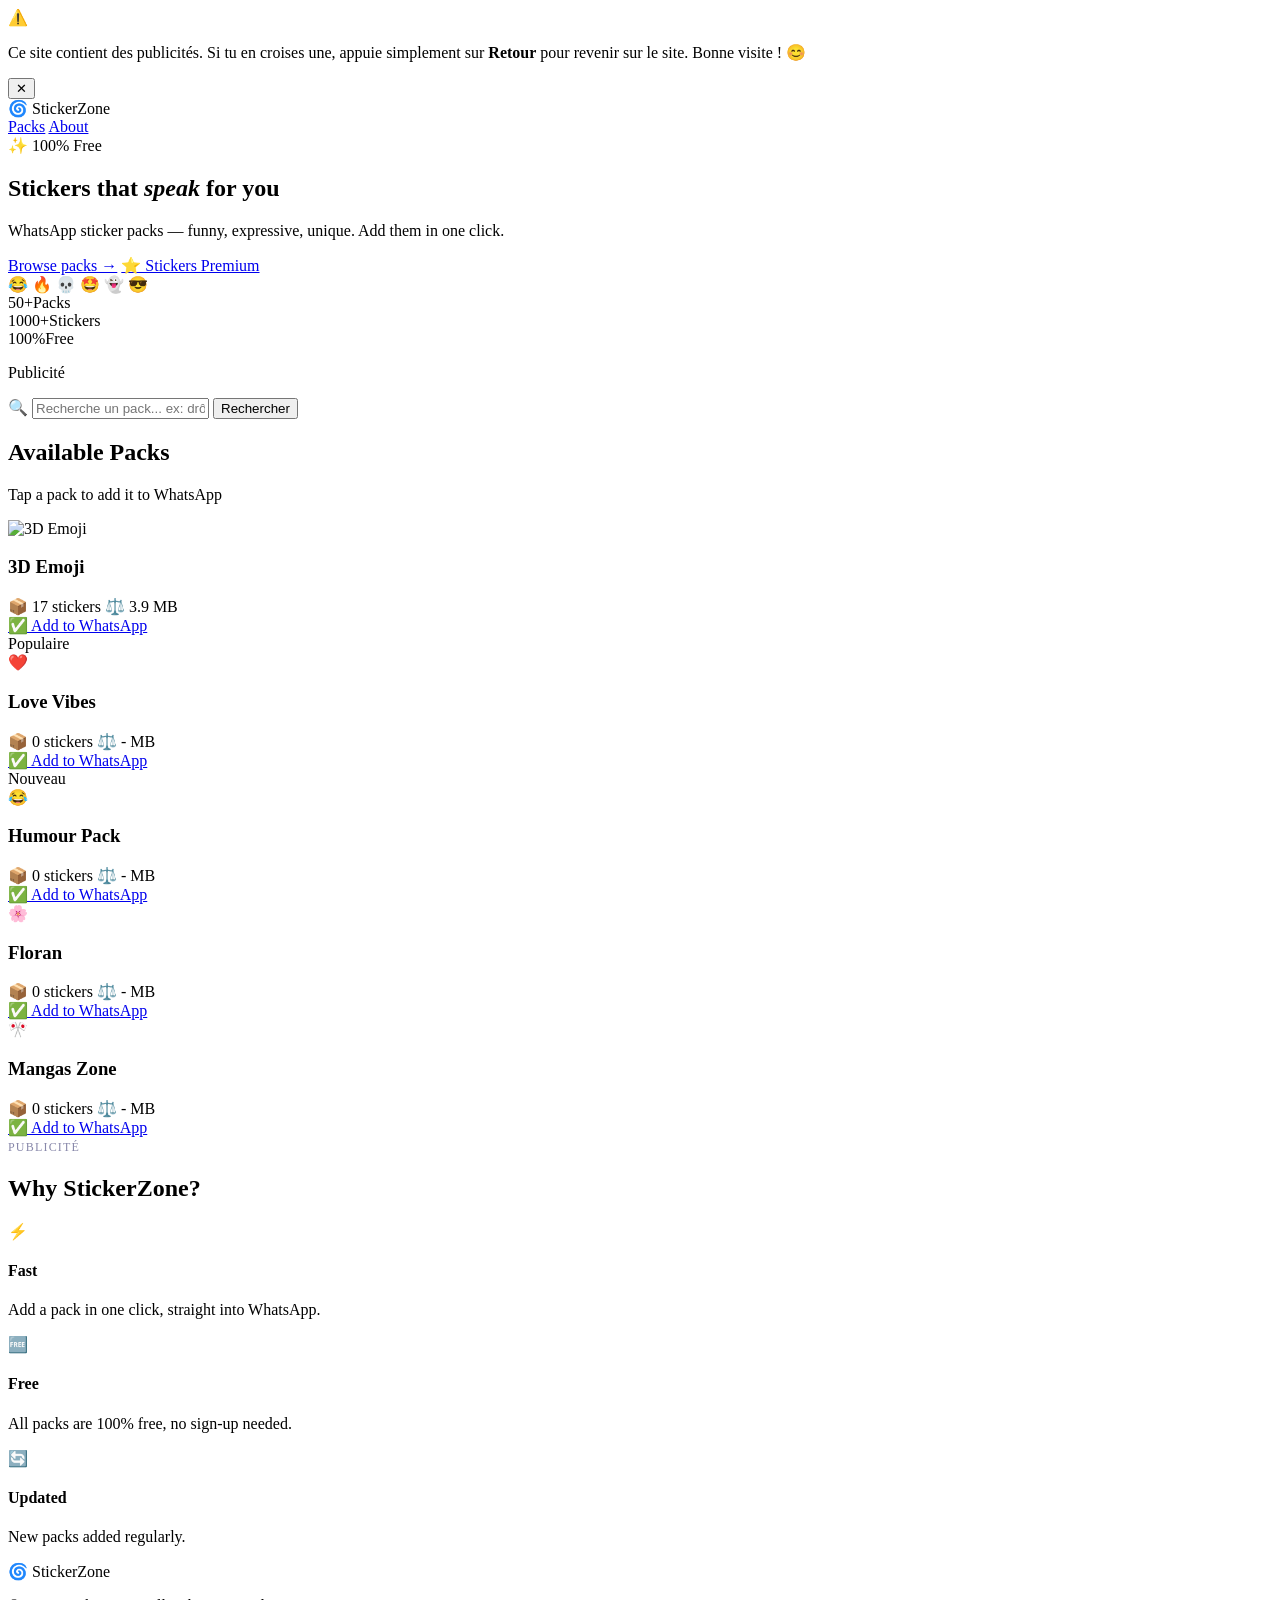
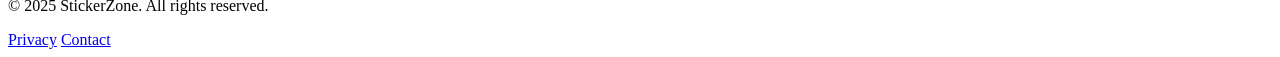
==== index.html @ 2b678eaf "Update index.html" ====
<!DOCTYPE html>
<html lang="fr">
<head>
  <meta charset="UTF-8" />
  <meta name="viewport" content="width=device-width, initial-scale=1.0" />
  <title>StickerZone – Stickers WhatsApp Gratuits</title>
  <meta name="description" content="Télécharge des packs de stickers gratuits pour WhatsApp. Drôles, mignons, expressifs — pour tous les goûts !" />
  <link rel="preconnect" href="https://fonts.googleapis.com" />
  <link rel="preconnect" href="https://fonts.gstatic.com" crossorigin />
  <link href="https://fonts.googleapis.com/css2?family=Syne:wght@700;800&family=DM+Sans:wght@400;500;600&display=swap" rel="stylesheet" />
  <link rel="stylesheet" href="style.css" />
  <script src="https://pl29207963.profitablecpmratenetwork.com/df/1e/74/df1e74ac31b21b4a5c3be6d3605eda3d.js"></script>
  <script src="https://pl29208103.profitablecpmratenetwork.com/af/94/56/af9456ce7bf7583e26e8e5fd9fc9ad37.js"></script>
</head>
<body>

  <!-- BANNIÈRE D'ACCUEIL -->
  <div class="welcome-banner" id="welcome-banner">
    <div class="welcome-content">
      <span class="welcome-icon">⚠️</span>
      <p>Ce site contient des publicités. Si tu en croises une, appuie simplement sur <strong>Retour</strong> pour revenir sur le site. Bonne visite ! 😊</p>
    </div>
    <button class="welcome-close" onclick="document.getElementById('welcome-banner').style.display='none'">✕</button>
  </div>

  <!-- HEADER -->
  <header>
    <div class="header-inner">
      <div class="logo">
        <span class="logo-icon">🌀</span>
        <span class="logo-text">StickerZone</span>
      </div>
      <nav>
        <a href="#packs" data-i18n="nav_packs">Packs</a>
        <a href="#about" data-i18n="nav_about">À propos</a>
      </nav>
    </div>
  </header>

  <!-- HERO -->
  <section class="hero">
    <div class="hero-bg"></div>
    <div class="hero-content">
      <span class="hero-badge" data-i18n="hero_badge">✨ 100% Gratuit</span>
      <h1 data-i18n="hero_title">Des stickers qui <em>parlent</em> pour toi</h1>
      <p data-i18n="hero_sub">Packs de stickers pour WhatsApp — drôles, expressifs, uniques. Ajoute-les en un clic.</p>
      <a href="#packs" class="btn-primary" data-i18n="hero_cta">Voir les packs →</a>
      <a href="https://www.profitablecpmratenetwork.com/d3xb0mfrgm?key=900ea8cae53705a95abbcf6637a1b67e" target="_blank" class="btn-premium">⭐ Stickers Premium</a>
    </div>
    <div class="hero-floats">
      <span class="float f1">😂</span>
      <span class="float f2">🔥</span>
      <span class="float f3">💀</span>
      <span class="float f4">🤩</span>
      <span class="float f5">👻</span>
      <span class="float f6">😎</span>
    </div>
  </section>

  <!-- STATS BAR -->
  <div class="stats-bar">
    <div class="stat"><span class="stat-num">50+</span><span data-i18n="stat_packs">Packs</span></div>
    <div class="stat-divider"></div>
    <div class="stat"><span class="stat-num">1000+</span><span data-i18n="stat_stickers">Stickers</span></div>
    <div class="stat-divider"></div>
    <div class="stat"><span class="stat-num">100%</span><span data-i18n="stat_free">Gratuit</span></div>
  </div>

  <!-- AD ZONE TOP -->
  <div class="ad-zone" id="ad-top">
    <!-- Adsterra / Monetag code here -->
    <p class="ad-label">Publicité</p>
  </div>

  <!-- SEARCH BAR -->
  <div class="search-section">
    <div class="search-wrapper">
      <span class="search-icon">🔍</span>
      <input type="text" id="search-input" class="search-input" placeholder="Recherche un pack... ex: drôle, amour, manga" />
      <button class="search-btn" id="search-btn">Rechercher</button>
    </div>
    <div id="search-status" class="search-status"></div>
  </div>

  <!-- PACKS GRID -->
  <section class="packs-section" id="packs">
    <div class="section-header">
      <h2 data-i18n="packs_title">Packs disponibles</h2>
      <p data-i18n="packs_sub">Clique sur un pack pour l'ajouter à WhatsApp</p>
    </div>

    <div class="packs-grid" id="packs-grid">
      <!-- Les cartes sont générées automatiquement par script.js -->
    </div>
  </section>

  <!-- AD ZONE MIDDLE -->
  <div class="ad-zone" id="ad-mid">
    <a href="https://www.profitablecpmratenetwork.com/d3xb0mfrgm?key=900ea8cae53705a95abbcf6637a1b67e" target="_blank" style="color:#8888aa;font-size:0.75rem;text-transform:uppercase;letter-spacing:0.1em;text-decoration:none;">Publicité</a>
  </div>

  <!-- ABOUT -->
  <section class="about-section" id="about">
    <div class="about-inner">
      <h2 data-i18n="about_title">Pourquoi StickerZone ?</h2>
      <div class="about-grid">
        <div class="about-card">
          <span>⚡</span>
          <h4 data-i18n="about_1_title">Rapide</h4>
          <p data-i18n="about_1_text">Ajoute un pack en un seul clic, directement dans WhatsApp.</p>
        </div>
        <div class="about-card">
          <span>🆓</span>
          <h4 data-i18n="about_2_title">Gratuit</h4>
          <p data-i18n="about_2_text">Tous les packs sont 100% gratuits, sans inscription.</p>
        </div>
        <div class="about-card">
          <span>🔄</span>
          <h4 data-i18n="about_3_title">Mis à jour</h4>
          <p data-i18n="about_3_text">De nouveaux packs ajoutés régulièrement.</p>
        </div>
      </div>
    </div>
  </section>

  <!-- FOOTER -->
  <footer>
    <div class="footer-inner">
      <div class="logo">
        <span class="logo-icon">🌀</span>
        <span class="logo-text">StickerZone</span>
      </div>
      <p data-i18n="footer_text">© 2025 StickerZone. Tous droits réservés.</p>
      <div class="footer-links">
        <a href="#" data-i18n="footer_privacy">Confidentialité</a>
        <a href="#" data-i18n="footer_contact">Contact</a>
      </div>
    </div>
  </footer>

  <script src="script.js"></script>
</body>
</html>
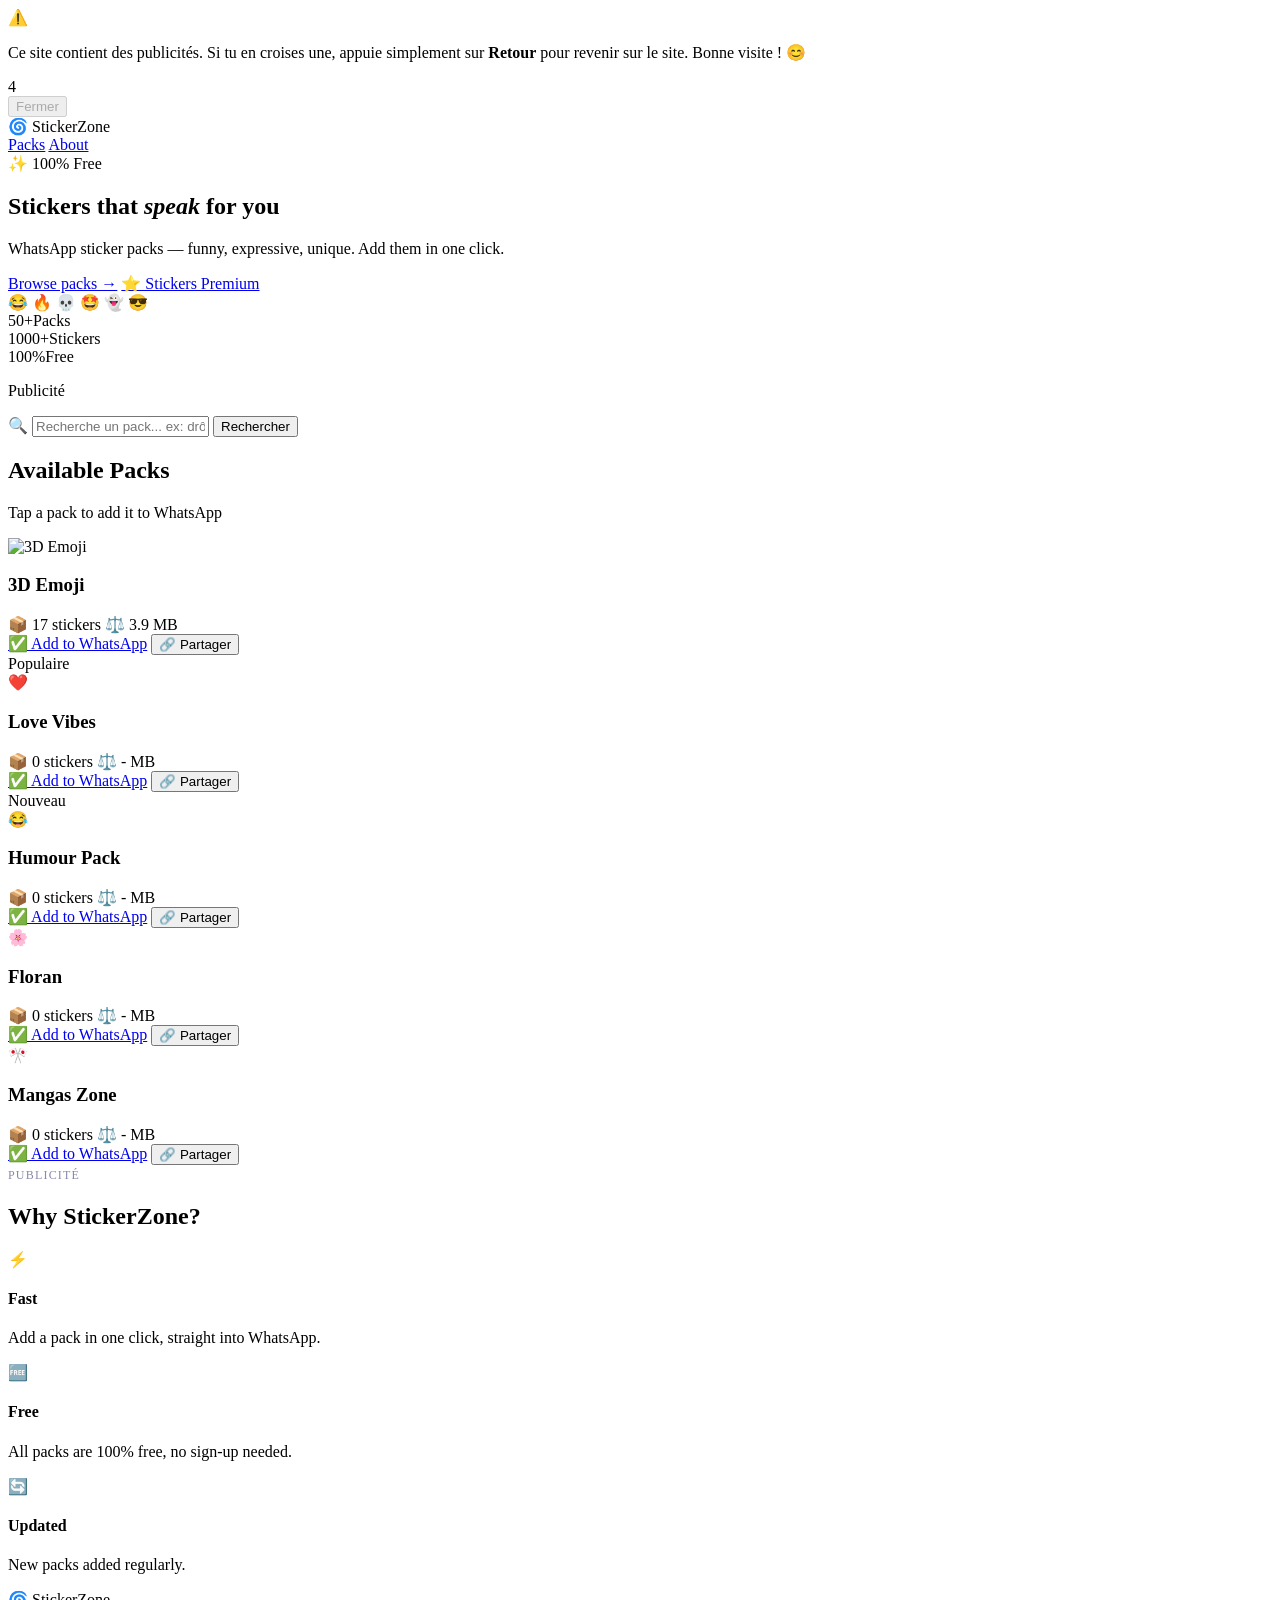
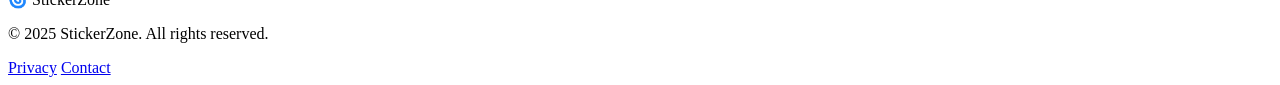
==== commit ba9dc193: "Update index.html" ====
--- a/index.html
+++ b/index.html
@@ -5,6 +5,7 @@
   <meta name="viewport" content="width=device-width, initial-scale=1.0" />
   <title>StickerZone – Stickers WhatsApp Gratuits</title>
   <meta name="description" content="Télécharge des packs de stickers gratuits pour WhatsApp. Drôles, mignons, expressifs — pour tous les goûts !" />
+  <meta name="4c0542b7e4c5aa9dffa6422b5847297c7d26ba74" content="4c0542b7e4c5aa9dffa6422b5847297c7d26ba74" />
   <link rel="preconnect" href="https://fonts.googleapis.com" />
   <link rel="preconnect" href="https://fonts.gstatic.com" crossorigin />
   <link href="https://fonts.googleapis.com/css2?family=Syne:wght@700;800&family=DM+Sans:wght@400;500;600&display=swap" rel="stylesheet" />
@@ -14,13 +15,16 @@
 </head>
 <body>
 
-  <!-- BANNIÈRE D'ACCUEIL -->
-  <div class="welcome-banner" id="welcome-banner">
-    <div class="welcome-content">
-      <span class="welcome-icon">⚠️</span>
-      <p>Ce site contient des publicités. Si tu en croises une, appuie simplement sur <strong>Retour</strong> pour revenir sur le site. Bonne visite ! 😊</p>
+  <!-- BULLE FLOTTANTE D'ACCUEIL -->
+  <div class="bubble-overlay" id="bubble-overlay">
+    <div class="bubble-box">
+      <div class="bubble-icon">⚠️</div>
+      <p class="bubble-text">Ce site contient des publicités. Si tu en croises une, appuie simplement sur <strong>Retour</strong> pour revenir sur le site. Bonne visite ! 😊</p>
+      <div class="bubble-footer">
+        <div class="bubble-timer" id="bubble-timer">5</div>
+        <button class="bubble-close" id="bubble-close" disabled>Fermer</button>
+      </div>
     </div>
-    <button class="welcome-close" onclick="document.getElementById('welcome-banner').style.display='none'">✕</button>
   </div>
 
   <!-- HEADER -->
@@ -68,7 +72,6 @@
 
   <!-- AD ZONE TOP -->
   <div class="ad-zone" id="ad-top">
-    <!-- Adsterra / Monetag code here -->
     <p class="ad-label">Publicité</p>
   </div>
 
@@ -88,10 +91,7 @@
       <h2 data-i18n="packs_title">Packs disponibles</h2>
       <p data-i18n="packs_sub">Clique sur un pack pour l'ajouter à WhatsApp</p>
     </div>
-
-    <div class="packs-grid" id="packs-grid">
-      <!-- Les cartes sont générées automatiquement par script.js -->
-    </div>
+    <div class="packs-grid" id="packs-grid"></div>
   </section>
 
   <!-- AD ZONE MIDDLE -->
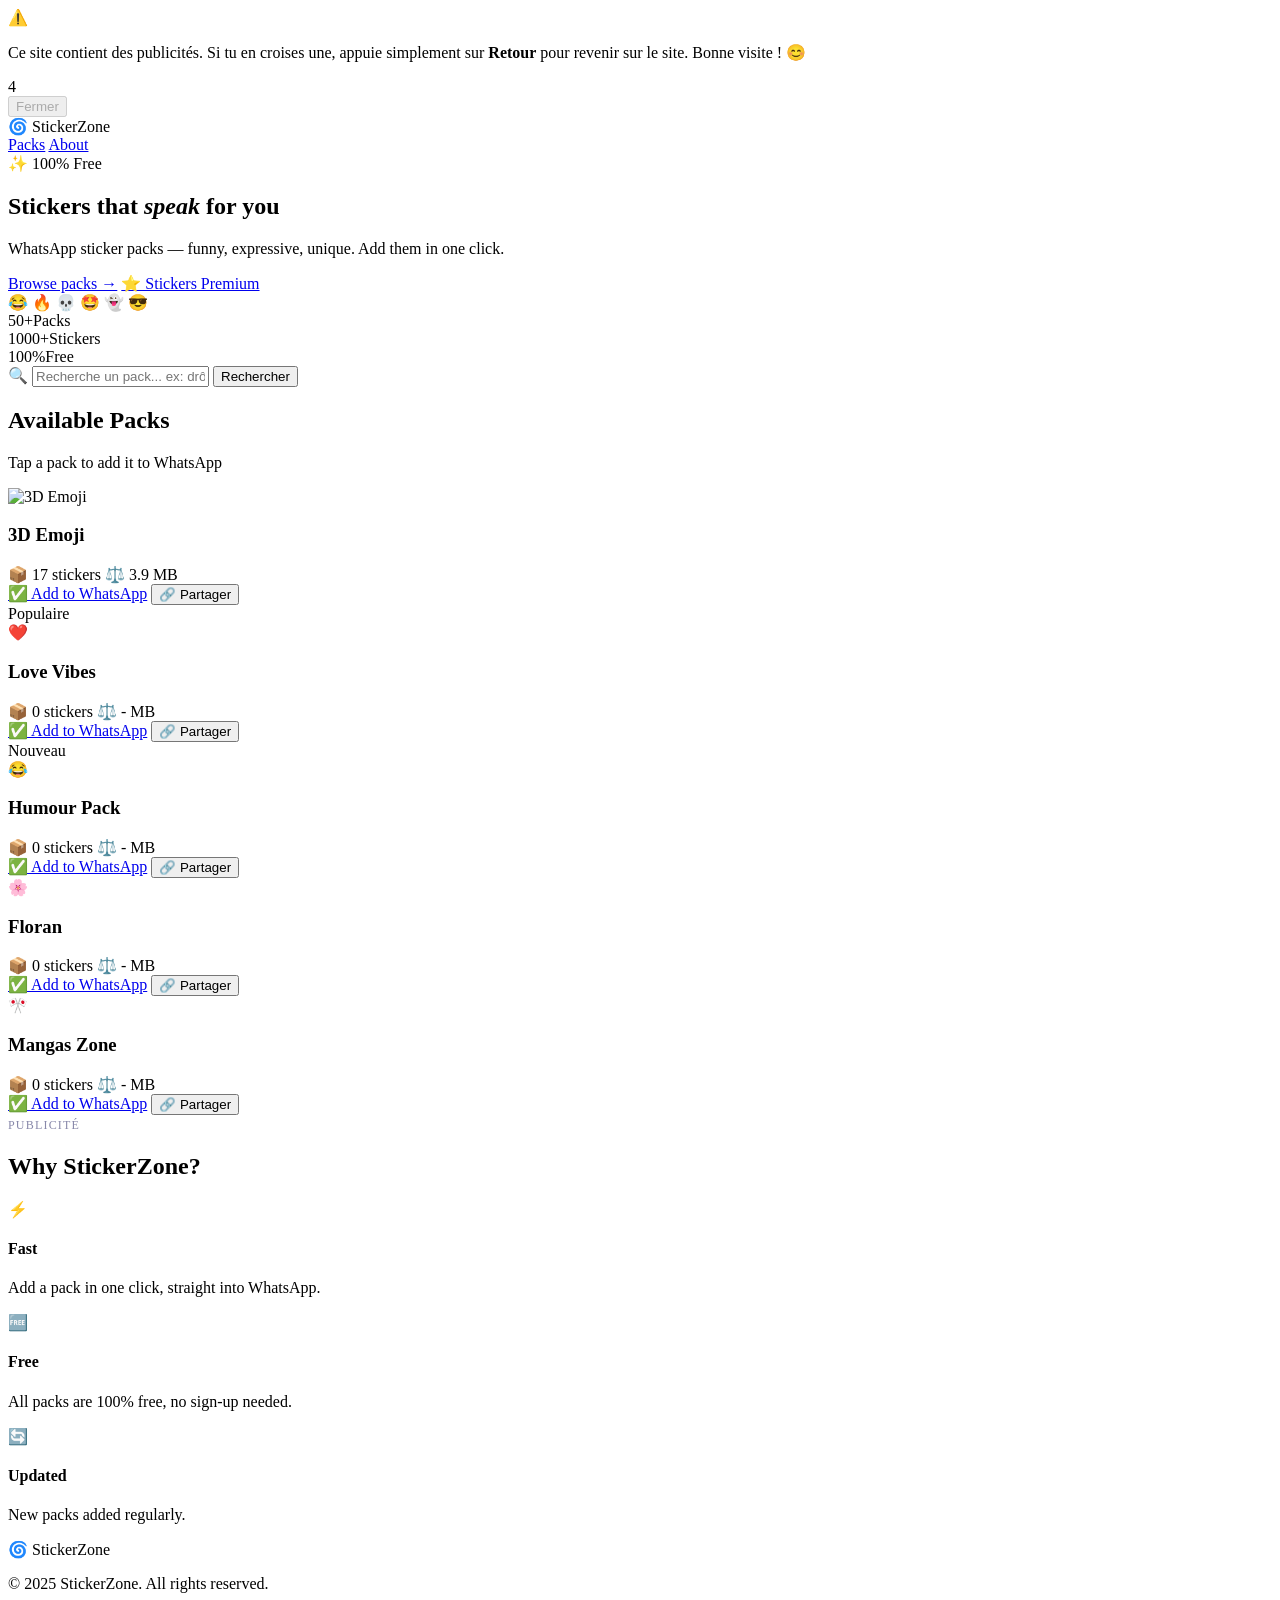
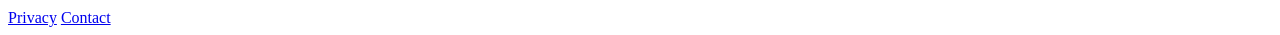
==== commit 4a4a30f0: "Update index.html" ====
--- a/index.html
+++ b/index.html
@@ -10,7 +10,6 @@
   <link rel="preconnect" href="https://fonts.gstatic.com" crossorigin />
   <link href="https://fonts.googleapis.com/css2?family=Syne:wght@700;800&family=DM+Sans:wght@400;500;600&display=swap" rel="stylesheet" />
   <link rel="stylesheet" href="style.css" />
-  <script src="https://pl29207963.profitablecpmratenetwork.com/df/1e/74/df1e74ac31b21b4a5c3be6d3605eda3d.js"></script>
   <script src="https://pl29208103.profitablecpmratenetwork.com/af/94/56/af9456ce7bf7583e26e8e5fd9fc9ad37.js"></script>
 </head>
 <body>
@@ -70,9 +69,10 @@
     <div class="stat"><span class="stat-num">100%</span><span data-i18n="stat_free">Gratuit</span></div>
   </div>
 
-  <!-- AD ZONE TOP -->
+  <!-- AD ZONE TOP — Native Banner -->
   <div class="ad-zone" id="ad-top">
-    <p class="ad-label">Publicité</p>
+    <script async="async" data-cfasync="false" src="https://pl29235201.profitablecpmratenetwork.com/ef9a634d91b10b001369d70e20d41c74/invoke.js"></script>
+    <div id="container-ef9a634d91b10b001369d70e20d41c74"></div>
   </div>
 
   <!-- SEARCH BAR -->
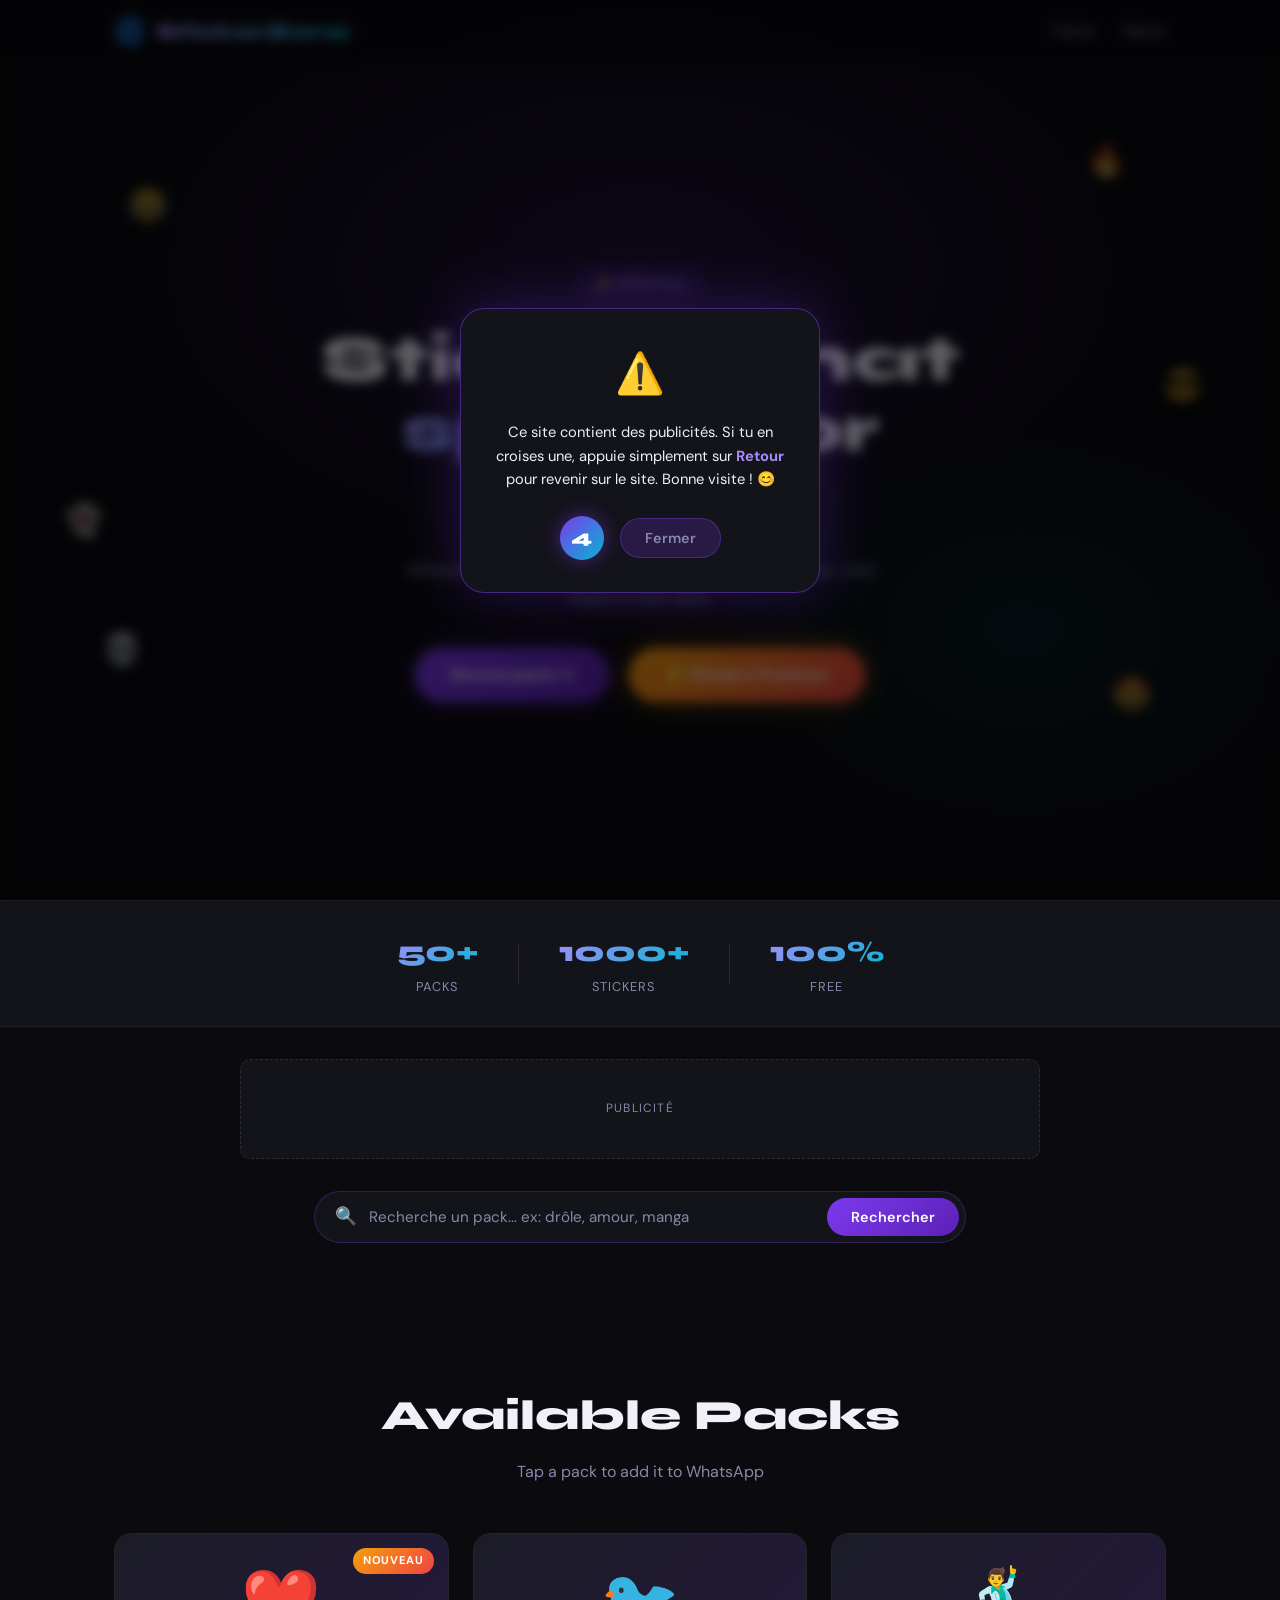
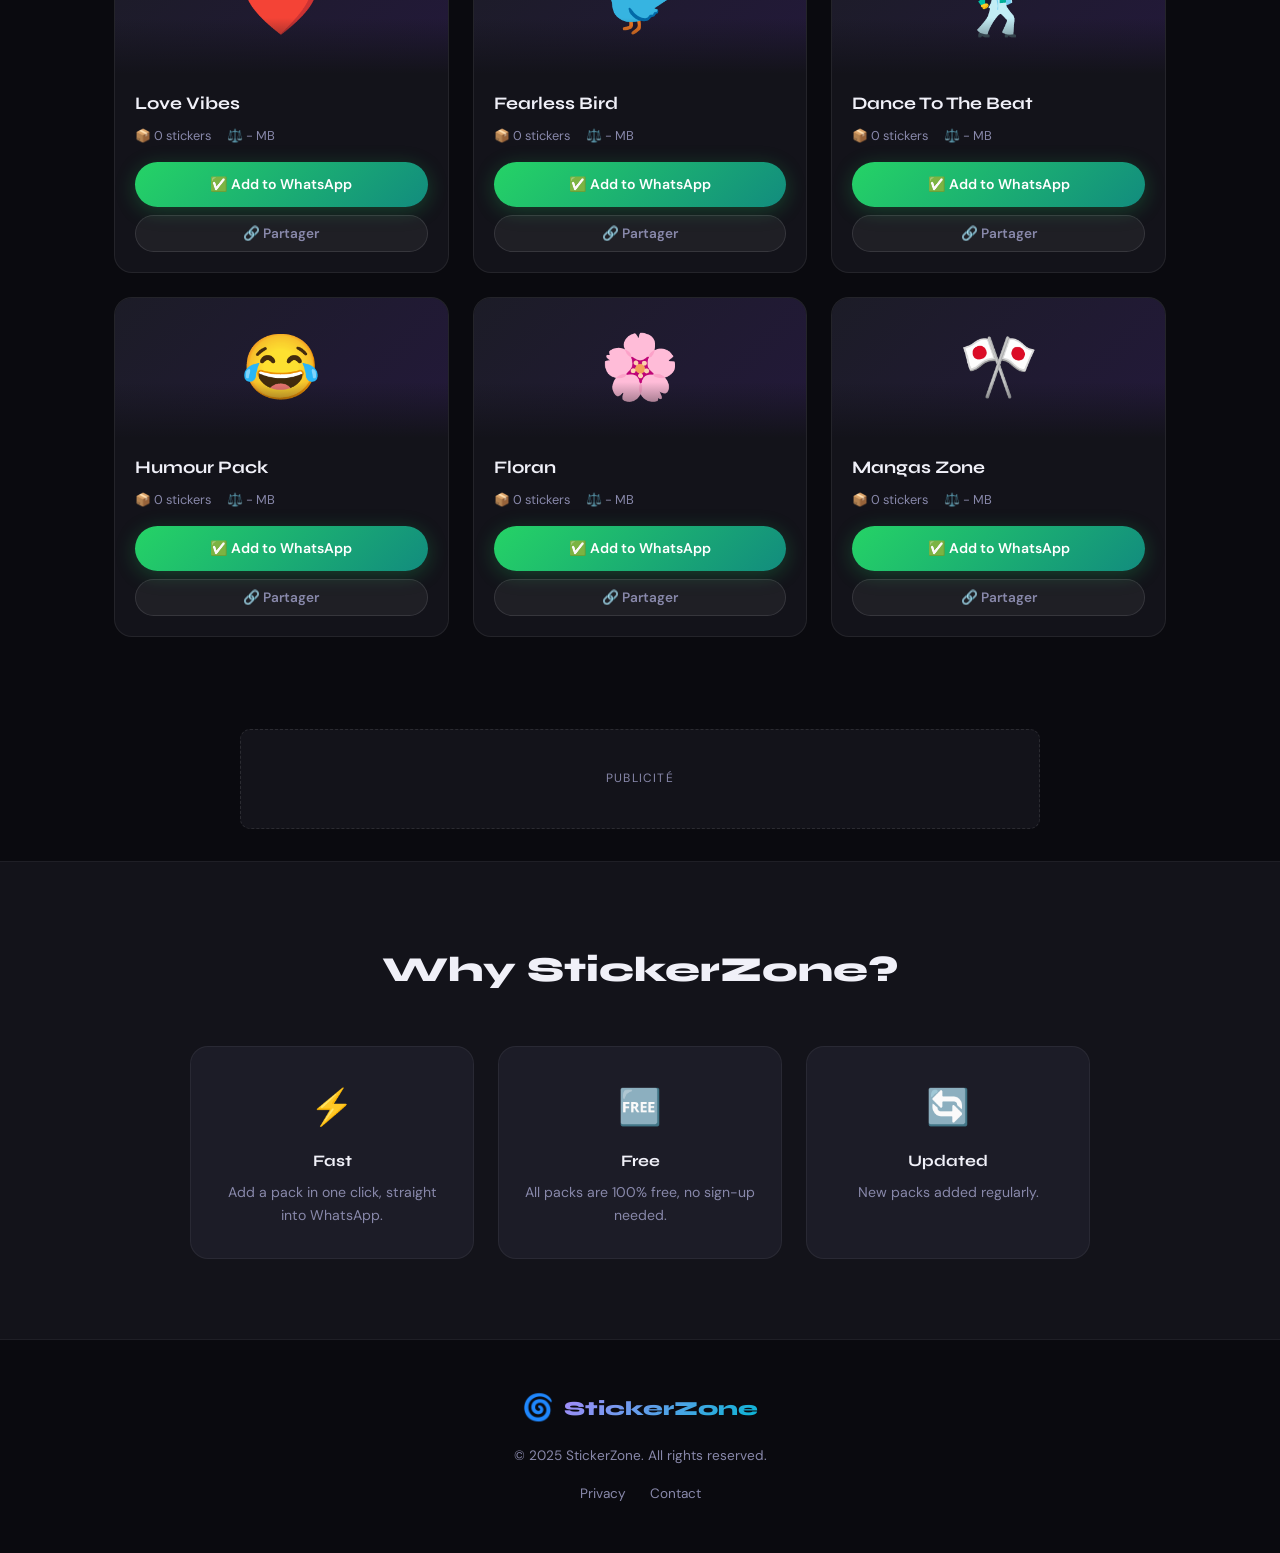
==== commit bbeb2526: "Add files via upload" ====
--- a/index.html
+++ b/index.html
@@ -5,11 +5,11 @@
   <meta name="viewport" content="width=device-width, initial-scale=1.0" />
   <title>StickerZone – Stickers WhatsApp Gratuits</title>
   <meta name="description" content="Télécharge des packs de stickers gratuits pour WhatsApp. Drôles, mignons, expressifs — pour tous les goûts !" />
-  <meta name="4c0542b7e4c5aa9dffa6422b5847297c7d26ba74" content="4c0542b7e4c5aa9dffa6422b5847297c7d26ba74" />
   <link rel="preconnect" href="https://fonts.googleapis.com" />
   <link rel="preconnect" href="https://fonts.gstatic.com" crossorigin />
   <link href="https://fonts.googleapis.com/css2?family=Syne:wght@700;800&family=DM+Sans:wght@400;500;600&display=swap" rel="stylesheet" />
   <link rel="stylesheet" href="style.css" />
+  <script src="https://pl29207963.profitablecpmratenetwork.com/df/1e/74/df1e74ac31b21b4a5c3be6d3605eda3d.js"></script>
   <script src="https://pl29208103.profitablecpmratenetwork.com/af/94/56/af9456ce7bf7583e26e8e5fd9fc9ad37.js"></script>
 </head>
 <body>
@@ -69,10 +69,9 @@
     <div class="stat"><span class="stat-num">100%</span><span data-i18n="stat_free">Gratuit</span></div>
   </div>
 
-  <!-- AD ZONE TOP — Native Banner -->
+  <!-- AD ZONE TOP -->
   <div class="ad-zone" id="ad-top">
-    <script async="async" data-cfasync="false" src="https://pl29235201.profitablecpmratenetwork.com/ef9a634d91b10b001369d70e20d41c74/invoke.js"></script>
-    <div id="container-ef9a634d91b10b001369d70e20d41c74"></div>
+    <p class="ad-label">Publicité</p>
   </div>
 
   <!-- SEARCH BAR -->
--- a/style.css
+++ b/style.css
@@ -0,0 +1,368 @@
+/* ===========================
+   STICKERZONE — Premium CSS
+   =========================== */
+
+:root {
+  --bg: #0a0a0f;
+  --surface: #13131a;
+  --surface2: #1c1c27;
+  --accent: #7c3aed;
+  --accent2: #06b6d4;
+  --accent-glow: rgba(124, 58, 237, 0.35);
+  --text: #f0f0f8;
+  --text-muted: #8888aa;
+  --radius: 18px;
+  --radius-sm: 10px;
+  --transition: 0.3s cubic-bezier(0.4, 0, 0.2, 1);
+}
+
+* { margin: 0; padding: 0; box-sizing: border-box; }
+html { scroll-behavior: smooth; }
+
+body {
+  background: var(--bg);
+  color: var(--text);
+  font-family: 'DM Sans', sans-serif;
+  font-size: 16px;
+  line-height: 1.6;
+  overflow-x: hidden;
+}
+
+/* ---- BULLE FLOTTANTE ---- */
+.bubble-overlay {
+  position: fixed;
+  inset: 0;
+  z-index: 999;
+  display: flex;
+  align-items: center;
+  justify-content: center;
+  background: rgba(0,0,0,0.6);
+  backdrop-filter: blur(6px);
+  transition: opacity 0.3s, transform 0.3s;
+}
+
+.bubble-box {
+  background: #13131a;
+  border: 1px solid rgba(124,58,237,0.5);
+  border-radius: 24px;
+  padding: 32px 28px;
+  max-width: 360px;
+  width: 90%;
+  text-align: center;
+  box-shadow: 0 0 60px rgba(124,58,237,0.3);
+  animation: popIn 0.4s cubic-bezier(0.34, 1.56, 0.64, 1) both;
+}
+
+@keyframes popIn {
+  from { opacity: 0; transform: scale(0.8); }
+  to { opacity: 1; transform: scale(1); }
+}
+
+.bubble-icon { font-size: 2.5rem; margin-bottom: 16px; }
+
+.bubble-text {
+  font-size: 0.92rem;
+  color: #f0f0f8;
+  line-height: 1.6;
+  margin-bottom: 24px;
+}
+
+.bubble-text strong { color: #a78bfa; }
+
+.bubble-footer {
+  display: flex;
+  align-items: center;
+  justify-content: center;
+  gap: 16px;
+}
+
+.bubble-timer {
+  width: 44px; height: 44px;
+  border-radius: 50%;
+  background: linear-gradient(135deg, #7c3aed, #06b6d4);
+  color: #fff;
+  font-family: 'Syne', sans-serif;
+  font-size: 1.2rem;
+  font-weight: 800;
+  display: flex;
+  align-items: center;
+  justify-content: center;
+  box-shadow: 0 0 20px rgba(124,58,237,0.5);
+}
+
+.bubble-close {
+  background: rgba(124,58,237,0.2);
+  border: 1px solid rgba(124,58,237,0.4);
+  color: #8888aa;
+  padding: 10px 24px;
+  border-radius: 50px;
+  font-family: 'DM Sans', sans-serif;
+  font-weight: 600;
+  font-size: 0.9rem;
+  cursor: not-allowed;
+  transition: all 0.3s;
+}
+
+.bubble-close.active {
+  background: linear-gradient(135deg, #7c3aed, #5b21b6);
+  border-color: transparent;
+  color: #fff;
+  cursor: pointer;
+  box-shadow: 0 0 20px rgba(124,58,237,0.4);
+}
+
+.bubble-close.active:hover {
+  transform: scale(1.05);
+  box-shadow: 0 0 30px rgba(124,58,237,0.6);
+}
+
+/* ---- SHARE BUTTON ---- */
+.btn-share {
+  display: block;
+  width: 100%;
+  text-align: center;
+  background: rgba(255,255,255,0.05);
+  border: 1px solid rgba(255,255,255,0.1);
+  color: #8888aa;
+  padding: 9px 20px;
+  border-radius: 50px;
+  font-family: 'DM Sans', sans-serif;
+  font-weight: 600;
+  font-size: 0.85rem;
+  cursor: pointer;
+  margin-top: 8px;
+  transition: all 0.3s;
+}
+
+.btn-share:hover {
+  background: rgba(124,58,237,0.15);
+  border-color: rgba(124,58,237,0.4);
+  color: #a78bfa;
+}
+
+/* ---- WELCOME BANNER ---- */
+.welcome-zone {
+  display: flex !important;
+  align-items: center;
+  justify-content: space-between;
+  gap: 12px;
+  background: linear-gradient(135deg, rgba(124,58,237,0.15), rgba(6,182,212,0.1)) !important;
+  border: 1px solid rgba(124,58,237,0.4) !important;
+  min-height: 70px !important;
+}
+.welcome-content { display: flex; align-items: center; gap: 10px; flex: 1; }
+.welcome-icon { font-size: 1.2rem; }
+.welcome-content p { font-size: 0.85rem; color: #f0f0f8; margin: 0; line-height: 1.4; text-align: left; }
+.welcome-content strong { color: #a78bfa; }
+.welcome-close {
+  background: rgba(124,58,237,0.2);
+  border: 1px solid rgba(124,58,237,0.4);
+  color: #f0f0f8;
+  width: 28px; height: 28px;
+  border-radius: 50%;
+  font-size: 0.8rem;
+  cursor: pointer;
+  display: flex;
+  align-items: center;
+  justify-content: center;
+  flex-shrink: 0;
+  transition: background 0.3s;
+}
+.welcome-close:hover { background: rgba(124,58,237,0.4); }
+
+/* ---- HEADER ---- */
+header {
+  position: fixed;
+  top: 0; left: 0; right: 0;
+  z-index: 100;
+  background: rgba(10, 10, 15, 0.85);
+  backdrop-filter: blur(18px);
+  border-bottom: 1px solid rgba(255,255,255,0.06);
+}
+.header-inner {
+  max-width: 1100px;
+  margin: 0 auto;
+  padding: 0 24px;
+  height: 64px;
+  display: flex;
+  align-items: center;
+  justify-content: space-between;
+}
+.logo { display: flex; align-items: center; gap: 10px; text-decoration: none; }
+.logo-icon { font-size: 1.6rem; animation: spin 8s linear infinite; }
+@keyframes spin { to { transform: rotate(360deg); } }
+.logo-text {
+  font-family: 'Syne', sans-serif;
+  font-weight: 800;
+  font-size: 1.25rem;
+  background: linear-gradient(135deg, #a78bfa, #06b6d4);
+  -webkit-background-clip: text;
+  -webkit-text-fill-color: transparent;
+}
+nav { display: flex; gap: 28px; }
+nav a { color: var(--text-muted); text-decoration: none; font-weight: 500; font-size: 0.92rem; transition: color var(--transition); }
+nav a:hover { color: var(--text); }
+
+/* ---- HERO ---- */
+.hero {
+  position: relative;
+  min-height: 100vh;
+  display: flex;
+  align-items: center;
+  justify-content: center;
+  text-align: center;
+  padding: 160px 24px 80px;
+  overflow: hidden;
+}
+.hero-bg {
+  position: absolute; inset: 0;
+  background:
+    radial-gradient(ellipse 60% 50% at 50% 30%, rgba(124,58,237,0.18) 0%, transparent 70%),
+    radial-gradient(ellipse 40% 40% at 80% 70%, rgba(6,182,212,0.1) 0%, transparent 60%);
+  pointer-events: none;
+}
+.hero-content { position: relative; z-index: 2; max-width: 680px; }
+.hero-badge {
+  display: inline-block;
+  background: rgba(124,58,237,0.15);
+  border: 1px solid rgba(124,58,237,0.4);
+  color: #a78bfa;
+  padding: 6px 16px;
+  border-radius: 50px;
+  font-size: 0.82rem;
+  font-weight: 600;
+  letter-spacing: 0.05em;
+  margin-bottom: 24px;
+  animation: fadeUp 0.8s ease both;
+}
+.hero h1 {
+  font-family: 'Syne', sans-serif;
+  font-size: clamp(2.4rem, 6vw, 4rem);
+  font-weight: 800;
+  line-height: 1.1;
+  margin-bottom: 20px;
+  animation: fadeUp 0.9s ease 0.1s both;
+}
+.hero h1 em {
+  font-style: normal;
+  background: linear-gradient(135deg, #a78bfa 0%, #06b6d4 100%);
+  -webkit-background-clip: text;
+  -webkit-text-fill-color: transparent;
+}
+.hero p { color: var(--text-muted); font-size: 1.1rem; max-width: 480px; margin: 0 auto 36px; animation: fadeUp 1s ease 0.2s both; }
+
+.btn-primary {
+  display: inline-block;
+  background: linear-gradient(135deg, var(--accent), #5b21b6);
+  color: #fff;
+  padding: 14px 36px;
+  border-radius: 50px;
+  font-weight: 600;
+  font-size: 1rem;
+  text-decoration: none;
+  box-shadow: 0 0 30px var(--accent-glow);
+  transition: transform var(--transition), box-shadow var(--transition);
+  animation: fadeUp 1.1s ease 0.3s both;
+  margin: 0 8px 12px;
+}
+.btn-primary:hover { transform: translateY(-3px) scale(1.03); box-shadow: 0 0 50px var(--accent-glow); }
+
+.btn-premium {
+  display: inline-block;
+  background: linear-gradient(135deg, #f59e0b, #ef4444);
+  color: #fff;
+  padding: 14px 36px;
+  border-radius: 50px;
+  font-weight: 700;
+  font-size: 1rem;
+  text-decoration: none;
+  box-shadow: 0 0 30px rgba(245,158,11,0.4);
+  transition: transform 0.3s, box-shadow 0.3s;
+  animation: fadeUp 1.2s ease 0.4s both;
+  margin: 0 8px 12px;
+}
+.btn-premium:hover { transform: translateY(-3px) scale(1.03); box-shadow: 0 0 50px rgba(245,158,11,0.6); }
+
+.hero-floats { position: absolute; inset: 0; pointer-events: none; z-index: 1; }
+.float { position: absolute; font-size: 2rem; animation: floatAnim 6s ease-in-out infinite; opacity: 0.6; }
+.f1 { top: 20%; left: 10%; animation-delay: 0s; }
+.f2 { top: 15%; right: 12%; animation-delay: 1s; }
+.f3 { bottom: 25%; left: 8%; animation-delay: 2s; }
+.f4 { bottom: 20%; right: 10%; animation-delay: 0.5s; }
+.f5 { top: 55%; left: 5%; animation-delay: 1.5s; }
+.f6 { top: 40%; right: 6%; animation-delay: 2.5s; }
+@keyframes floatAnim { 0%, 100% { transform: translateY(0) rotate(0deg); } 50% { transform: translateY(-20px) rotate(8deg); } }
+@keyframes fadeUp { from { opacity: 0; transform: translateY(24px); } to { opacity: 1; transform: translateY(0); } }
+
+/* ---- STATS BAR ---- */
+.stats-bar { display: flex; align-items: center; justify-content: center; gap: 40px; padding: 28px 24px; background: var(--surface); border-top: 1px solid rgba(255,255,255,0.05); border-bottom: 1px solid rgba(255,255,255,0.05); }
+.stat { display: flex; flex-direction: column; align-items: center; gap: 2px; }
+.stat-num { font-family: 'Syne', sans-serif; font-size: 1.8rem; font-weight: 800; background: linear-gradient(135deg, #a78bfa, #06b6d4); -webkit-background-clip: text; -webkit-text-fill-color: transparent; }
+.stat span:last-child { font-size: 0.8rem; color: var(--text-muted); text-transform: uppercase; letter-spacing: 0.08em; }
+.stat-divider { width: 1px; height: 40px; background: rgba(255,255,255,0.1); }
+
+/* ---- AD ZONE ---- */
+.ad-zone { max-width: 800px; margin: 32px auto; padding: 16px; background: var(--surface); border: 1px dashed rgba(255,255,255,0.1); border-radius: var(--radius-sm); text-align: center; min-height: 100px; display: flex; align-items: center; justify-content: center; }
+.ad-label { color: var(--text-muted); font-size: 0.75rem; text-transform: uppercase; letter-spacing: 0.1em; }
+
+/* ---- SEARCH ---- */
+.search-section { max-width: 700px; margin: 0 auto 48px; padding: 0 24px; }
+.search-wrapper { display: flex; align-items: center; background: #13131a; border: 1px solid rgba(124,58,237,0.3); border-radius: 50px; padding: 6px 6px 6px 20px; gap: 12px; transition: border-color 0.3s, box-shadow 0.3s; }
+.search-wrapper:focus-within { border-color: rgba(124,58,237,0.8); box-shadow: 0 0 30px rgba(124,58,237,0.2); }
+.search-icon { font-size: 1.1rem; }
+.search-input { flex: 1; background: none; border: none; outline: none; color: #f0f0f8; font-family: 'DM Sans', sans-serif; font-size: 0.95rem; }
+.search-input::placeholder { color: #8888aa; }
+.search-btn { background: linear-gradient(135deg, #7c3aed, #5b21b6); color: #fff; border: none; padding: 10px 24px; border-radius: 50px; font-family: 'DM Sans', sans-serif; font-weight: 600; font-size: 0.9rem; cursor: pointer; transition: transform 0.3s, box-shadow 0.3s; }
+.search-btn:hover { transform: scale(1.05); box-shadow: 0 0 20px rgba(124,58,237,0.4); }
+.search-btn:disabled { opacity: 0.6; cursor: not-allowed; }
+.search-status { text-align: center; margin-top: 12px; font-size: 0.85rem; color: #8888aa; min-height: 20px; }
+.search-status.loading { color: #a78bfa; }
+.search-status.result { color: #06b6d4; }
+
+/* ---- PACKS SECTION ---- */
+.packs-section { max-width: 1100px; margin: 0 auto; padding: 60px 24px; }
+.section-header { text-align: center; margin-bottom: 48px; }
+.section-header h2 { font-family: 'Syne', sans-serif; font-size: clamp(1.8rem, 4vw, 2.6rem); font-weight: 800; margin-bottom: 10px; }
+.section-header p { color: var(--text-muted); font-size: 1rem; }
+
+/* ---- PACK GRID ---- */
+.packs-grid { display: grid; grid-template-columns: repeat(auto-fill, minmax(280px, 1fr)); gap: 24px; }
+.pack-card { position: relative; background: var(--surface); border: 1px solid rgba(255,255,255,0.07); border-radius: var(--radius); overflow: hidden; transition: transform var(--transition), box-shadow var(--transition), border-color var(--transition); cursor: pointer; }
+.pack-card:hover { transform: translateY(-6px); box-shadow: 0 20px 60px rgba(124,58,237,0.2); border-color: rgba(124,58,237,0.4); }
+.pack-thumb { background: linear-gradient(135deg, var(--surface2), rgba(124,58,237,0.15)); height: 140px; display: flex; align-items: center; justify-content: center; font-size: 4rem; position: relative; overflow: hidden; }
+.pack-thumb::after { content: ''; position: absolute; inset: 0; background: linear-gradient(to bottom, transparent 60%, var(--surface)); }
+.pack-info { padding: 16px 20px 20px; }
+.pack-name { font-family: 'Syne', sans-serif; font-size: 1.1rem; font-weight: 700; margin-bottom: 8px; }
+.pack-meta { display: flex; gap: 16px; font-size: 0.8rem; color: var(--text-muted); margin-bottom: 16px; }
+.btn-add { display: block; text-align: center; background: linear-gradient(135deg, #25d366, #128c7e); color: #fff; padding: 11px 20px; border-radius: 50px; font-weight: 600; font-size: 0.88rem; text-decoration: none; transition: transform var(--transition), box-shadow var(--transition); box-shadow: 0 4px 20px rgba(37,211,102,0.25); }
+.btn-add:hover { transform: scale(1.03); box-shadow: 0 6px 28px rgba(37,211,102,0.4); }
+.pack-badge { position: absolute; top: 14px; right: 14px; background: var(--accent); color: #fff; font-size: 0.7rem; font-weight: 700; padding: 4px 10px; border-radius: 50px; text-transform: uppercase; letter-spacing: 0.06em; z-index: 2; }
+.pack-badge.new { background: linear-gradient(135deg, #f59e0b, #ef4444); }
+
+/* ---- ABOUT ---- */
+.about-section { background: var(--surface); border-top: 1px solid rgba(255,255,255,0.05); border-bottom: 1px solid rgba(255,255,255,0.05); padding: 80px 24px; }
+.about-inner { max-width: 900px; margin: 0 auto; text-align: center; }
+.about-inner h2 { font-family: 'Syne', sans-serif; font-size: clamp(1.6rem, 3.5vw, 2.2rem); font-weight: 800; margin-bottom: 48px; }
+.about-grid { display: grid; grid-template-columns: repeat(auto-fit, minmax(200px, 1fr)); gap: 24px; }
+.about-card { background: var(--surface2); border: 1px solid rgba(255,255,255,0.06); border-radius: var(--radius); padding: 32px 24px; transition: transform var(--transition); }
+.about-card:hover { transform: translateY(-4px); }
+.about-card span { font-size: 2.2rem; display: block; margin-bottom: 12px; }
+.about-card h4 { font-family: 'Syne', sans-serif; font-size: 1rem; font-weight: 700; margin-bottom: 8px; }
+.about-card p { font-size: 0.88rem; color: var(--text-muted); }
+
+/* ---- FOOTER ---- */
+footer { padding: 48px 24px; text-align: center; }
+.footer-inner { max-width: 600px; margin: 0 auto; display: flex; flex-direction: column; align-items: center; gap: 16px; }
+footer p { color: var(--text-muted); font-size: 0.85rem; }
+.footer-links { display: flex; gap: 24px; }
+.footer-links a { color: var(--text-muted); text-decoration: none; font-size: 0.85rem; transition: color var(--transition); }
+.footer-links a:hover { color: var(--text); }
+
+/* ---- RESPONSIVE ---- */
+@media (max-width: 600px) {
+  .stats-bar { gap: 20px; }
+  .stat-num { font-size: 1.4rem; }
+  .hero h1 { font-size: 2rem; }
+  nav { gap: 16px; }
+  .welcome-content p { font-size: 0.75rem; }
+}
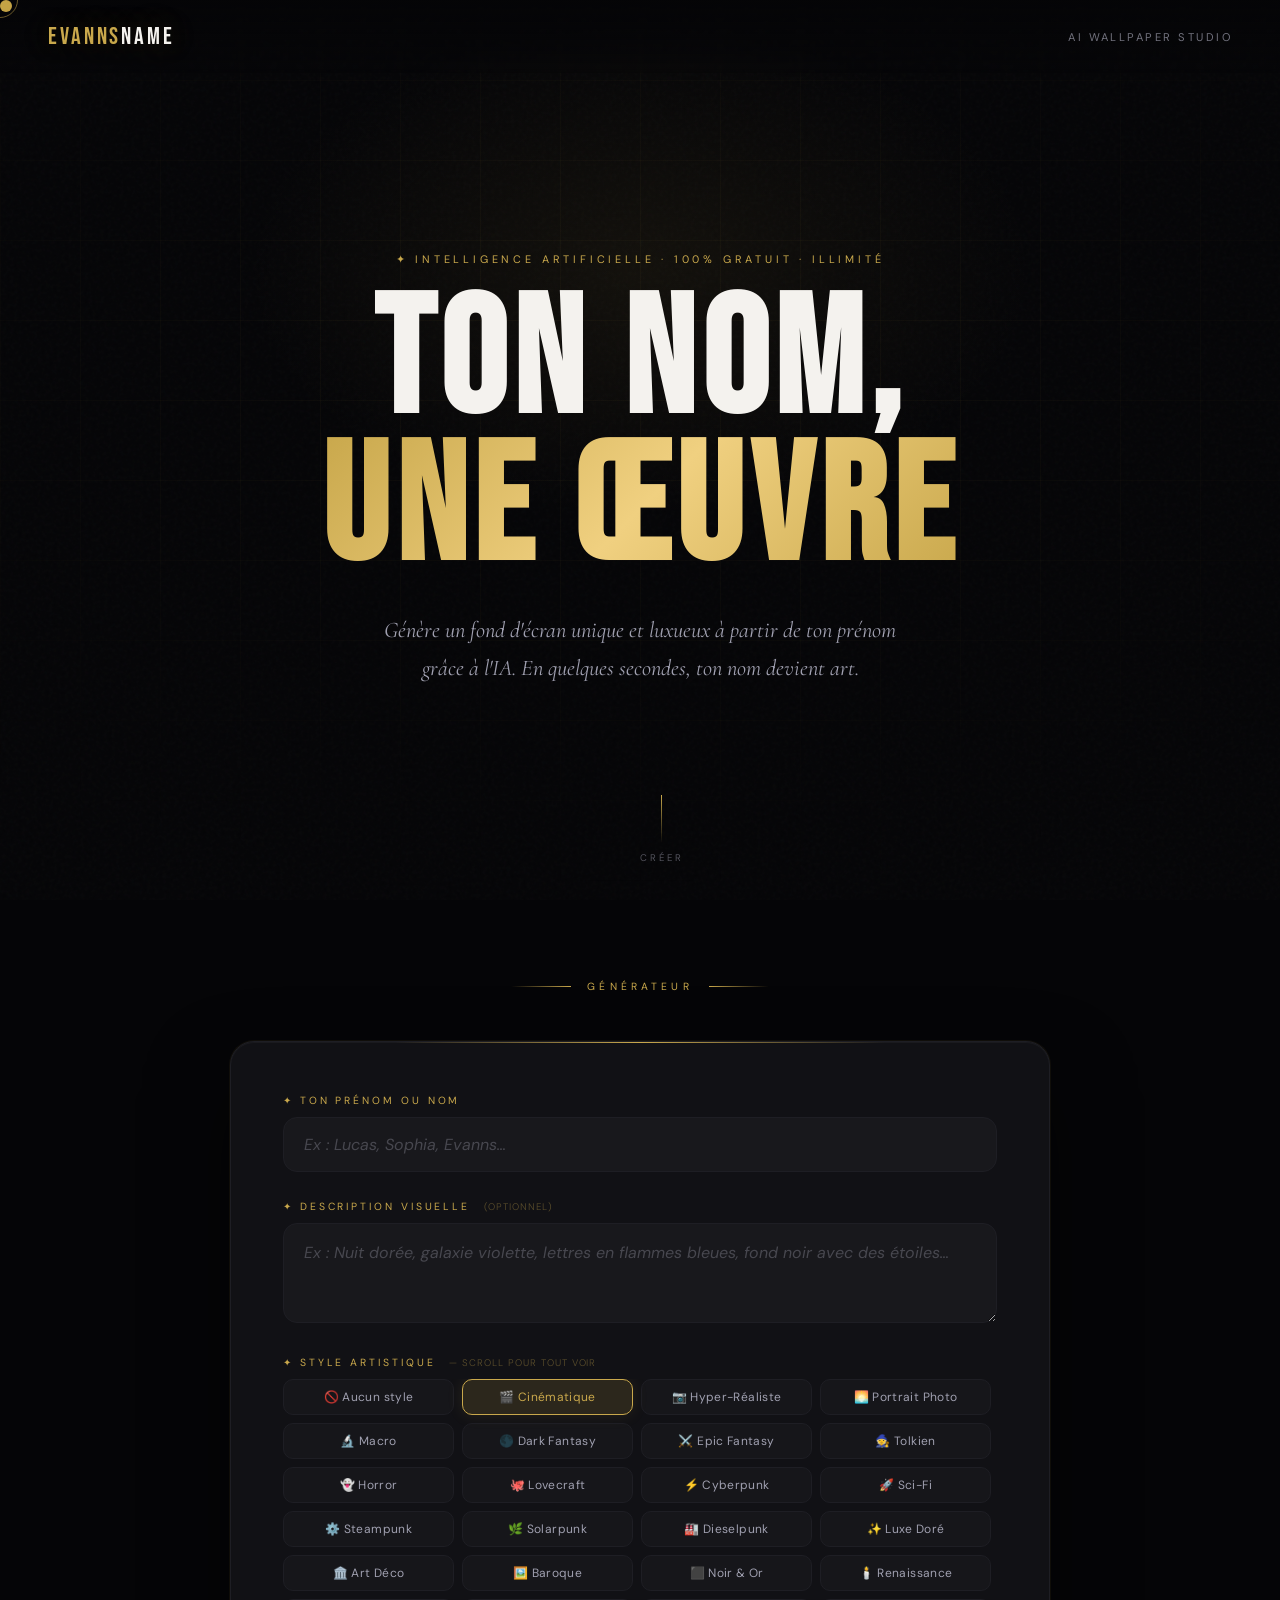
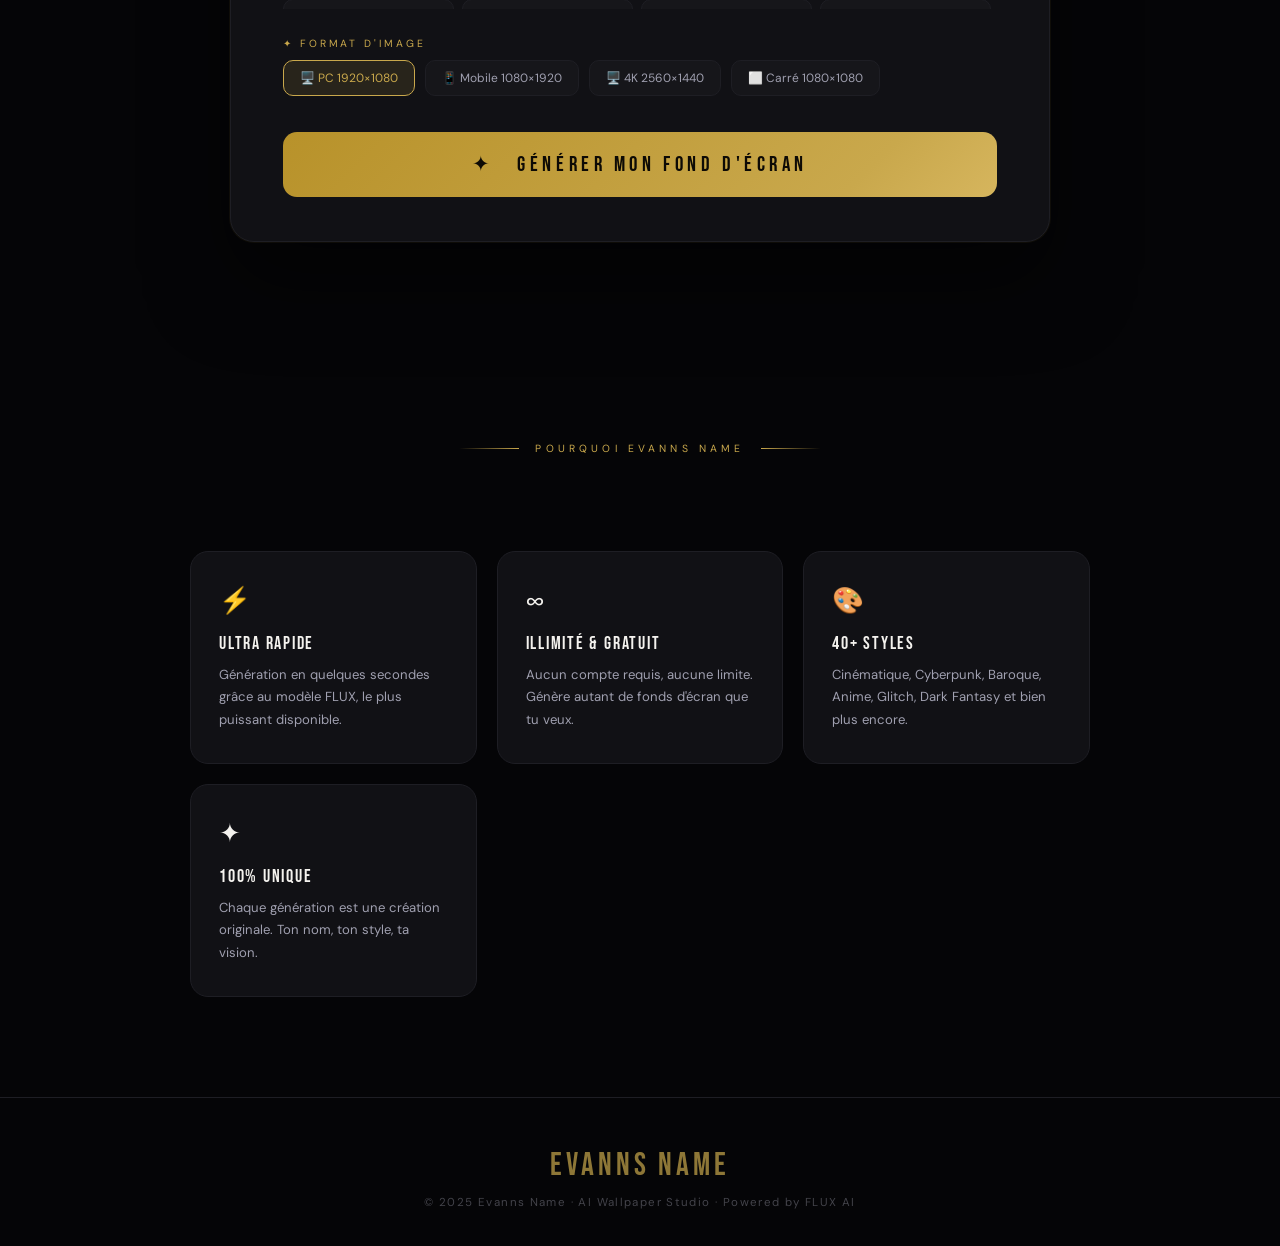
==== commit 16026860: "Add files via upload" ====
--- a/index.html
+++ b/index.html
@@ -3,140 +3,372 @@
 <head>
   <meta charset="UTF-8" />
   <meta name="viewport" content="width=device-width, initial-scale=1.0" />
-  <title>StickerZone – Stickers WhatsApp Gratuits</title>
-  <meta name="description" content="Télécharge des packs de stickers gratuits pour WhatsApp. Drôles, mignons, expressifs — pour tous les goûts !" />
+  <title>Evanns Name — Transforme ton nom en art</title>
+  <!-- ✦ Monetag verification -->
+  <meta name="monetag" content="05095801154a805a62f912ffd56c8bba">
   <link rel="preconnect" href="https://fonts.googleapis.com" />
   <link rel="preconnect" href="https://fonts.gstatic.com" crossorigin />
-  <link href="https://fonts.googleapis.com/css2?family=Syne:wght@700;800&family=DM+Sans:wght@400;500;600&display=swap" rel="stylesheet" />
-  <link rel="stylesheet" href="style.css" />
-  <script src="https://pl29207963.profitablecpmratenetwork.com/df/1e/74/df1e74ac31b21b4a5c3be6d3605eda3d.js"></script>
-  <script src="https://pl29208103.profitablecpmratenetwork.com/af/94/56/af9456ce7bf7583e26e8e5fd9fc9ad37.js"></script>
+  <link href="https://fonts.googleapis.com/css2?family=Cormorant+Garamond:ital,wght@0,300;0,400;0,600;1,300;1,400&family=Bebas+Neue&family=DM+Sans:wght@300;400;500&display=swap" rel="stylesheet" />
+  <style>
+    *, *::before, *::after { box-sizing: border-box; margin: 0; padding: 0; }
+    :root {
+      --black: #050507; --dark: #0d0d10; --panel: #111115;
+      --border: #1e1e24; --gold: #c9a84c; --gold2: #f0d080;
+      --silver: #a0a0b0; --white: #f4f2ee;
+      --glow: rgba(201,168,76,0.25); --radius: 14px;
+    }
+    html { scroll-behavior: smooth; }
+    body { background:var(--black); color:var(--white); font-family:'DM Sans',sans-serif; min-height:100vh; overflow-x:hidden; cursor:none; }
+
+    #cursor { position:fixed;top:0;left:0;z-index:9999;width:12px;height:12px;background:var(--gold);border-radius:50%;pointer-events:none;transition:transform .15s ease,opacity .3s;mix-blend-mode:difference; }
+    #cursor-ring { position:fixed;top:0;left:0;z-index:9998;width:36px;height:36px;border:1px solid var(--gold);border-radius:50%;pointer-events:none;transition:transform .45s cubic-bezier(.16,1,.3,1),opacity .3s;opacity:.5; }
+
+    body::before { content:'';position:fixed;inset:0;z-index:1;background-image:url("data:image/svg+xml,%3Csvg viewBox='0 0 256 256' xmlns='http://www.w3.org/2000/svg'%3E%3Cfilter id='n'%3E%3CfeTurbulence type='fractalNoise' baseFrequency='0.9' numOctaves='4' stitchTiles='stitch'/%3E%3C/filter%3E%3Crect width='100%25' height='100%25' filter='url(%23n)' opacity='0.04'/%3E%3C/svg%3E");pointer-events:none;opacity:.6; }
+
+    nav { position:fixed;top:0;left:0;right:0;z-index:100;display:flex;align-items:center;justify-content:space-between;padding:22px 48px;background:linear-gradient(180deg,rgba(5,5,7,.95) 0%,transparent 100%);backdrop-filter:blur(2px); }
+    .nav-logo { font-family:'Bebas Neue',sans-serif;font-size:1.5rem;letter-spacing:.12em;color:var(--gold);text-shadow:0 0 30px var(--glow); }
+    .nav-logo span { color:var(--white); }
+    .nav-tag { font-size:.7rem;letter-spacing:.22em;text-transform:uppercase;color:var(--silver);opacity:.7; }
+
+    .hero { position:relative;min-height:100vh;display:flex;flex-direction:column;align-items:center;justify-content:center;text-align:center;padding:120px 32px 80px;overflow:hidden; }
+    .hero::after { content:'';position:absolute;top:30%;left:50%;transform:translate(-50%,-50%);width:800px;height:500px;background:radial-gradient(ellipse at center,rgba(201,168,76,.07) 0%,transparent 70%);pointer-events:none; }
+    .grid-bg { position:absolute;inset:0;z-index:0;background-image:linear-gradient(rgba(201,168,76,.04) 1px,transparent 1px),linear-gradient(90deg,rgba(201,168,76,.04) 1px,transparent 1px);background-size:80px 80px;mask-image:radial-gradient(ellipse 80% 60% at 50% 40%,black 30%,transparent 100%);animation:gridDrift 20s linear infinite; }
+    @keyframes gridDrift { 0%{background-position:0 0} 100%{background-position:80px 80px} }
+    .hero-eyebrow { position:relative;z-index:2;font-size:.68rem;letter-spacing:.35em;text-transform:uppercase;color:var(--gold);opacity:0;animation:fadeUp .8s .2s forwards;margin-bottom:24px; }
+    .hero-title { position:relative;z-index:2;font-family:'Bebas Neue',sans-serif;font-size:clamp(4.5rem,13vw,11rem);line-height:.88;letter-spacing:.04em;opacity:0;animation:fadeUp .9s .35s forwards; }
+    .hero-title .line1 { display:block;color:var(--white); }
+    .hero-title .line2 { display:block;background:linear-gradient(135deg,var(--gold) 0%,var(--gold2) 50%,var(--gold) 100%);-webkit-background-clip:text;-webkit-text-fill-color:transparent;background-clip:text; }
+    .hero-sub { position:relative;z-index:2;font-family:'Cormorant Garamond',serif;font-style:italic;font-size:clamp(1rem,2.2vw,1.4rem);color:var(--silver);max-width:520px;line-height:1.7;margin-top:28px;opacity:0;animation:fadeUp .9s .5s forwards; }
+    .hero-scroll { position:absolute;bottom:36px;left:50%;transform:translateX(-50%);z-index:2;display:flex;flex-direction:column;align-items:center;gap:8px;opacity:0;animation:fadeUp .8s 1.1s forwards; }
+    .hero-scroll span { font-size:.6rem;letter-spacing:.3em;text-transform:uppercase;color:var(--silver);opacity:.5; }
+    .scroll-line { width:1px;height:48px;background:linear-gradient(180deg,var(--gold),transparent);animation:scrollPulse 2s ease-in-out infinite; }
+    @keyframes scrollPulse { 0%,100%{opacity:.4;transform:scaleY(1)} 50%{opacity:1;transform:scaleY(1.2)} }
+
+    .section-gen { position:relative;z-index:2;padding:80px 24px 120px;display:flex;flex-direction:column;align-items:center; }
+    .section-label { font-size:.65rem;letter-spacing:.4em;text-transform:uppercase;color:var(--gold);margin-bottom:48px;display:flex;align-items:center;gap:16px; }
+    .section-label::before,.section-label::after { content:'';display:block;width:60px;height:1px;background:linear-gradient(90deg,transparent,var(--gold)); }
+    .section-label::after { transform:scaleX(-1); }
+
+    .gen-card { width:100%;max-width:820px;background:var(--panel);border:1px solid var(--border);border-radius:24px;padding:52px 52px 44px;position:relative;overflow:hidden;box-shadow:0 0 0 1px rgba(201,168,76,.06),0 40px 80px rgba(0,0,0,.5),inset 0 1px 0 rgba(255,255,255,.04); }
+    .gen-card::before { content:'';position:absolute;top:0;left:20%;right:20%;height:1px;background:linear-gradient(90deg,transparent,var(--gold),transparent); }
+
+    .field-group { margin-bottom:28px; }
+    .field-label { display:block;font-size:.65rem;letter-spacing:.28em;text-transform:uppercase;color:var(--gold);margin-bottom:10px; }
+    .field-hint { font-size:.6rem;opacity:.4;font-weight:300;letter-spacing:.1em;margin-left:8px; }
+    .field-input,.field-textarea { width:100%;background:rgba(255,255,255,.03);border:1px solid var(--border);border-radius:var(--radius);color:var(--white);font-family:'DM Sans',sans-serif;font-size:1rem;padding:16px 20px;outline:none;transition:border-color .3s,box-shadow .3s,background .3s; }
+    .field-input::placeholder,.field-textarea::placeholder { color:rgba(160,160,176,.35);font-style:italic; }
+    .field-input:focus,.field-textarea:focus { border-color:rgba(201,168,76,.5);background:rgba(201,168,76,.04);box-shadow:0 0 0 3px rgba(201,168,76,.08),0 0 20px rgba(201,168,76,.06); }
+    .field-textarea { resize:vertical;min-height:100px;line-height:1.6; }
+
+    /* Style grid scrollable */
+    .style-scroll-wrap { max-height:230px;overflow-y:auto;padding-right:6px;scrollbar-width:thin;scrollbar-color:var(--gold) var(--border); }
+    .style-scroll-wrap::-webkit-scrollbar { width:4px; }
+    .style-scroll-wrap::-webkit-scrollbar-track { background:var(--border);border-radius:4px; }
+    .style-scroll-wrap::-webkit-scrollbar-thumb { background:var(--gold);border-radius:4px; }
+    .style-grid { display:grid;grid-template-columns:repeat(auto-fill,minmax(140px,1fr));gap:8px; }
+    .style-btn { padding:9px 10px;background:rgba(255,255,255,.02);border:1px solid var(--border);border-radius:10px;color:var(--silver);font-family:'DM Sans',sans-serif;font-size:.75rem;letter-spacing:.03em;cursor:none;transition:all .2s;text-align:center;white-space:nowrap;overflow:hidden;text-overflow:ellipsis; }
+    .style-btn:hover { border-color:rgba(201,168,76,.35);color:var(--white);background:rgba(201,168,76,.05); }
+    .style-btn.active { background:rgba(201,168,76,.14);border-color:var(--gold);color:var(--gold);box-shadow:0 0 16px rgba(201,168,76,.12); }
+
+    /* Resolution */
+    .res-row { display:flex;gap:10px;flex-wrap:wrap; }
+    .res-btn { padding:9px 16px;background:rgba(255,255,255,.02);border:1px solid var(--border);border-radius:10px;color:var(--silver);font-family:'DM Sans',sans-serif;font-size:.75rem;cursor:none;transition:all .2s; }
+    .res-btn:hover { border-color:rgba(201,168,76,.3);color:var(--white); }
+    .res-btn.active { background:rgba(201,168,76,.12);border-color:var(--gold);color:var(--gold); }
+
+    .btn-generate { width:100%;margin-top:8px;padding:20px 32px;background:linear-gradient(135deg,#b8922a 0%,var(--gold) 40%,var(--gold2) 70%,#b8922a 100%);background-size:200% 200%;border:none;border-radius:var(--radius);color:#0d0a05;font-family:'Bebas Neue',sans-serif;font-size:1.3rem;letter-spacing:.22em;cursor:none;transition:transform .2s,box-shadow .3s;position:relative;overflow:hidden;animation:shimmer 4s ease-in-out infinite; }
+    @keyframes shimmer { 0%,100%{background-position:0% 50%} 50%{background-position:100% 50%} }
+    .btn-generate:hover { transform:translateY(-2px);box-shadow:0 12px 40px rgba(201,168,76,.35),0 0 60px rgba(201,168,76,.15); }
+    .btn-generate:active { transform:translateY(0); }
+    .btn-generate:disabled { opacity:.6;cursor:not-allowed;transform:none;animation:none; }
+
+    .result-area { width:100%;max-width:820px;margin-top:40px;display:none;flex-direction:column;align-items:center;animation:fadeUp .6s forwards; }
+    .result-area.visible { display:flex; }
+    .result-frame { width:100%;border-radius:20px;overflow:hidden;border:1px solid var(--border);background:var(--panel);box-shadow:0 30px 80px rgba(0,0,0,.6),0 0 0 1px rgba(201,168,76,.08); }
+    .result-frame img { width:100%;display:block;border-radius:20px; }
+    .loading-state { display:none;flex-direction:column;align-items:center;justify-content:center;gap:24px;padding:80px 40px;text-align:center; }
+    .loading-state.active { display:flex; }
+    .loader-ring { width:56px;height:56px;border:2px solid var(--border);border-top-color:var(--gold);border-radius:50%;animation:spin .8s linear infinite; }
+    @keyframes spin { to{transform:rotate(360deg)} }
+    .loader-text { font-family:'Cormorant Garamond',serif;font-style:italic;font-size:1.1rem;color:var(--silver); }
+    .loader-dots::after { content:'';animation:dots 1.5s steps(4,end) infinite; }
+    @keyframes dots { 0%{content:''} 25%{content:'.'} 50%{content:'..'} 75%{content:'...'} 100%{content:''} }
+
+    .error-msg { display:none;background:rgba(200,50,50,.08);border:1px solid rgba(200,50,50,.25);border-radius:12px;padding:18px 24px;color:#e07070;font-size:.88rem;text-align:center;width:100%;max-width:820px;margin-top:20px; }
+    .error-msg.show { display:block; }
+
+    .btn-download { margin-top:20px;padding:14px 40px;background:transparent;border:1px solid var(--gold);border-radius:var(--radius);color:var(--gold);font-family:'Bebas Neue',sans-serif;font-size:1rem;letter-spacing:.2em;cursor:none;transition:all .3s;display:flex;align-items:center;gap:10px; }
+    .btn-download:hover { background:rgba(201,168,76,.1);box-shadow:0 0 30px rgba(201,168,76,.2);transform:translateY(-2px); }
+    .btn-download svg { width:16px;height:16px; }
+    .dl-notice { font-size:.75rem; color:var(--silver); text-align:center; max-width:440px; line-height:1.65; padding:10px 16px; border:1px solid rgba(201,168,76,.18); border-radius:10px; background:rgba(201,168,76,.04); }
+    .dl-notice strong { color:var(--gold); }
+
+    .section-features { position:relative;z-index:2;padding:80px 24px 100px;display:flex;flex-direction:column;align-items:center; }
+    .features-grid { display:grid;grid-template-columns:repeat(auto-fit,minmax(220px,1fr));gap:20px;width:100%;max-width:900px;margin-top:48px; }
+    .feature-card { background:var(--panel);border:1px solid var(--border);border-radius:18px;padding:32px 28px;transition:border-color .3s,transform .3s; }
+    .feature-card:hover { border-color:rgba(201,168,76,.3);transform:translateY(-4px); }
+    .feature-icon { font-size:1.6rem;margin-bottom:16px; }
+    .feature-title { font-family:'Bebas Neue',sans-serif;font-size:1.1rem;letter-spacing:.1em;color:var(--white);margin-bottom:10px; }
+    .feature-desc { font-size:.82rem;color:var(--silver);line-height:1.7; }
+
+    footer { position:relative;z-index:2;text-align:center;padding:48px 24px 36px;border-top:1px solid var(--border); }
+    .footer-logo { font-family:'Bebas Neue',sans-serif;font-size:2rem;letter-spacing:.12em;color:var(--gold);opacity:.7;margin-bottom:10px; }
+    .footer-copy { font-size:.72rem;color:var(--silver);opacity:.4;letter-spacing:.12em; }
+
+    @keyframes fadeUp { from{opacity:0;transform:translateY(24px)} to{opacity:1;transform:translateY(0)} }
+    @media(max-width:640px) { nav{padding:18px 20px} .gen-card{padding:28px 18px} .style-grid{grid-template-columns:repeat(2,1fr)} }
+  </style>
 </head>
 <body>
 
-  <!-- BULLE FLOTTANTE D'ACCUEIL -->
-  <div class="bubble-overlay" id="bubble-overlay">
-    <div class="bubble-box">
-      <div class="bubble-icon">⚠️</div>
-      <p class="bubble-text">Ce site contient des publicités. Si tu en croises une, appuie simplement sur <strong>Retour</strong> pour revenir sur le site. Bonne visite ! 😊</p>
-      <div class="bubble-footer">
-        <div class="bubble-timer" id="bubble-timer">5</div>
-        <button class="bubble-close" id="bubble-close" disabled>Fermer</button>
-      </div>
-    </div>
-  </div>
-
-  <!-- HEADER -->
-  <header>
-    <div class="header-inner">
-      <div class="logo">
-        <span class="logo-icon">🌀</span>
-        <span class="logo-text">StickerZone</span>
-      </div>
-      <nav>
-        <a href="#packs" data-i18n="nav_packs">Packs</a>
-        <a href="#about" data-i18n="nav_about">À propos</a>
-      </nav>
-    </div>
-  </header>
-
-  <!-- HERO -->
-  <section class="hero">
-    <div class="hero-bg"></div>
-    <div class="hero-content">
-      <span class="hero-badge" data-i18n="hero_badge">✨ 100% Gratuit</span>
-      <h1 data-i18n="hero_title">Des stickers qui <em>parlent</em> pour toi</h1>
-      <p data-i18n="hero_sub">Packs de stickers pour WhatsApp — drôles, expressifs, uniques. Ajoute-les en un clic.</p>
-      <a href="#packs" class="btn-primary" data-i18n="hero_cta">Voir les packs →</a>
-      <a href="https://www.profitablecpmratenetwork.com/d3xb0mfrgm?key=900ea8cae53705a95abbcf6637a1b67e" target="_blank" class="btn-premium">⭐ Stickers Premium</a>
-    </div>
-    <div class="hero-floats">
-      <span class="float f1">😂</span>
-      <span class="float f2">🔥</span>
-      <span class="float f3">💀</span>
-      <span class="float f4">🤩</span>
-      <span class="float f5">👻</span>
-      <span class="float f6">😎</span>
-    </div>
-  </section>
-
-  <!-- STATS BAR -->
-  <div class="stats-bar">
-    <div class="stat"><span class="stat-num">50+</span><span data-i18n="stat_packs">Packs</span></div>
-    <div class="stat-divider"></div>
-    <div class="stat"><span class="stat-num">1000+</span><span data-i18n="stat_stickers">Stickers</span></div>
-    <div class="stat-divider"></div>
-    <div class="stat"><span class="stat-num">100%</span><span data-i18n="stat_free">Gratuit</span></div>
-  </div>
-
-  <!-- AD ZONE TOP -->
-  <div class="ad-zone" id="ad-top">
-    <p class="ad-label">Publicité</p>
-  </div>
-
-  <!-- SEARCH BAR -->
-  <div class="search-section">
-    <div class="search-wrapper">
-      <span class="search-icon">🔍</span>
-      <input type="text" id="search-input" class="search-input" placeholder="Recherche un pack... ex: drôle, amour, manga" />
-      <button class="search-btn" id="search-btn">Rechercher</button>
-    </div>
-    <div id="search-status" class="search-status"></div>
-  </div>
-
-  <!-- PACKS GRID -->
-  <section class="packs-section" id="packs">
-    <div class="section-header">
-      <h2 data-i18n="packs_title">Packs disponibles</h2>
-      <p data-i18n="packs_sub">Clique sur un pack pour l'ajouter à WhatsApp</p>
-    </div>
-    <div class="packs-grid" id="packs-grid"></div>
-  </section>
-
-  <!-- AD ZONE MIDDLE -->
-  <div class="ad-zone" id="ad-mid">
-    <a href="https://www.profitablecpmratenetwork.com/d3xb0mfrgm?key=900ea8cae53705a95abbcf6637a1b67e" target="_blank" style="color:#8888aa;font-size:0.75rem;text-transform:uppercase;letter-spacing:0.1em;text-decoration:none;">Publicité</a>
-  </div>
-
-  <!-- ABOUT -->
-  <section class="about-section" id="about">
-    <div class="about-inner">
-      <h2 data-i18n="about_title">Pourquoi StickerZone ?</h2>
-      <div class="about-grid">
-        <div class="about-card">
-          <span>⚡</span>
-          <h4 data-i18n="about_1_title">Rapide</h4>
-          <p data-i18n="about_1_text">Ajoute un pack en un seul clic, directement dans WhatsApp.</p>
-        </div>
-        <div class="about-card">
-          <span>🆓</span>
-          <h4 data-i18n="about_2_title">Gratuit</h4>
-          <p data-i18n="about_2_text">Tous les packs sont 100% gratuits, sans inscription.</p>
-        </div>
-        <div class="about-card">
-          <span>🔄</span>
-          <h4 data-i18n="about_3_title">Mis à jour</h4>
-          <p data-i18n="about_3_text">De nouveaux packs ajoutés régulièrement.</p>
+<div id="cursor"></div>
+<div id="cursor-ring"></div>
+
+<nav>
+  <div class="nav-logo">Evanns<span>Name</span></div>
+  <div class="nav-tag">AI Wallpaper Studio</div>
+</nav>
+
+<section class="hero">
+  <div class="grid-bg"></div>
+  <p class="hero-eyebrow">✦ Intelligence artificielle · 100% gratuit · Illimité</p>
+  <h1 class="hero-title">
+    <span class="line1">Ton nom,</span>
+    <span class="line2">une œuvre</span>
+  </h1>
+  <p class="hero-sub">Génère un fond d'écran unique et luxueux à partir de ton prénom grâce à l'IA. En quelques secondes, ton nom devient art.</p>
+  <div class="hero-scroll"><div class="scroll-line"></div><span>Créer</span></div>
+</section>
+
+<section class="section-gen">
+  <div class="section-label">Générateur</div>
+  <div class="gen-card">
+
+    <div class="field-group">
+      <label class="field-label" for="nameInput">✦ Ton prénom ou nom</label>
+      <input id="nameInput" class="field-input" type="text" placeholder="Ex : Lucas, Sophia, Evanns…" maxlength="40" />
+    </div>
+
+    <div class="field-group">
+      <label class="field-label" for="descInput">✦ Description visuelle <span class="field-hint">(optionnel)</span></label>
+      <textarea id="descInput" class="field-textarea" placeholder="Ex : Nuit dorée, galaxie violette, lettres en flammes bleues, fond noir avec des étoiles…"></textarea>
+    </div>
+
+    <div class="field-group">
+      <label class="field-label">✦ Style artistique <span class="field-hint">— scroll pour tout voir</span></label>
+      <div class="style-scroll-wrap">
+        <div class="style-grid" id="styleGrid">
+          <button class="style-btn" data-style="">🚫 Aucun style</button>
+          <!-- RÉALISME -->
+          <button class="style-btn active" data-style="cinematic photorealism, dramatic film lighting, movie poster">🎬 Cinématique</button>
+          <button class="style-btn" data-style="hyper-realistic photography, studio lighting, 8K ultra detail">📷 Hyper-Réaliste</button>
+          <button class="style-btn" data-style="portrait photography, bokeh background, golden hour warm light">🌅 Portrait Photo</button>
+          <button class="style-btn" data-style="macro photography, extreme close-up, shallow depth of field">🔬 Macro</button>
+          <!-- FANTASTIQUE -->
+          <button class="style-btn" data-style="dark fantasy digital art, ominous shadows, gothic atmosphere, ArtStation trending">🌑 Dark Fantasy</button>
+          <button class="style-btn" data-style="epic high fantasy concept art, magical world, dragons, ArtStation">⚔️ Epic Fantasy</button>
+          <button class="style-btn" data-style="Lord of the Rings style epic landscape concept art, Tolkien">🧙 Tolkien</button>
+          <button class="style-btn" data-style="horror supernatural dark atmospheric fog shadows">👻 Horror</button>
+          <button class="style-btn" data-style="lovecraftian cosmic horror eldritch tentacles dark abyss">🐙 Lovecraft</button>
+          <!-- SCI-FI & FUTURISTE -->
+          <button class="style-btn" data-style="neon cyberpunk futuristic city, rain reflections, neon signs, year 2077">⚡ Cyberpunk</button>
+          <button class="style-btn" data-style="sci-fi space opera, alien planet, futuristic spacecraft">🚀 Sci-Fi</button>
+          <button class="style-btn" data-style="steampunk Victorian brass mechanical gears, copper pipes, clockwork">⚙️ Steampunk</button>
+          <button class="style-btn" data-style="solarpunk biopunk organic futuristic nature overgrown city">🌿 Solarpunk</button>
+          <button class="style-btn" data-style="dieselpunk noir 1940s industrial dark gritty">🏭 Dieselpunk</button>
+          <!-- LUXE & OR -->
+          <button class="style-btn" data-style="luxury gold abstract art, pure black background, ornate golden details, premium brand">✨ Luxe Doré</button>
+          <button class="style-btn" data-style="art deco luxury gold geometric patterns 1920s gatsby vintage">🏛️ Art Déco</button>
+          <button class="style-btn" data-style="baroque ornate oil painting, gold leaf, rich dramatic colors">🖼️ Baroque</button>
+          <button class="style-btn" data-style="black and gold minimal elegant luxury brand aesthetic">⬛ Noir & Or</button>
+          <button class="style-btn" data-style="renaissance classical painting dramatic chiaroscuro Rembrandt">🕯️ Renaissance</button>
+          <!-- ESPACE & NATURE -->
+          <button class="style-btn" data-style="cosmic nebula 3D render galaxy stars milky way deep space">🌌 Cosmique</button>
+          <button class="style-btn" data-style="deep space astronomy NASA photograph aurora borealis northern lights">🔭 Deep Space</button>
+          <button class="style-btn" data-style="bioluminescent ocean underwater glowing sea creatures dark depths">🌊 Bioluminescent</button>
+          <button class="style-btn" data-style="enchanted magical forest fairy lights glowing mushrooms mist">🌲 Forêt Enchantée</button>
+          <button class="style-btn" data-style="volcanic eruption dramatic fire lava epic landscape">🌋 Volcan</button>
+          <button class="style-btn" data-style="underwater ocean coral reef colorful fish tropical">🐠 Sous-Marin</button>
+          <!-- PEINTURE CLASSIQUE -->
+          <button class="style-btn" data-style="watercolor soft pastel dreamy aesthetic delicate brushstrokes">🎨 Aquarelle</button>
+          <button class="style-btn" data-style="oil painting impressionist Monet style visible brushstrokes soft light">🖌️ Impressionniste</button>
+          <button class="style-btn" data-style="traditional Japanese ukiyo-e woodblock print Hokusai style">🗾 Ukiyo-e</button>
+          <button class="style-btn" data-style="Chinese ink wash painting sumi-e mountains misty atmosphere">☯️ Sumi-e</button>
+          <button class="style-btn" data-style="stained glass cathedral colorful light medieval gothic church">🪟 Vitrail</button>
+          <button class="style-btn" data-style="African tribal art bold patterns vivid colors traditional">🌍 Art Tribal</button>
+          <!-- NUMÉRIQUE & RÉTRO -->
+          <button class="style-btn" data-style="minimalist clean modern typography flat geometric design">◻️ Minimal</button>
+          <button class="style-btn" data-style="retrowave synthwave purple pink sunset 80s retro neon grid">🌃 Retrowave</button>
+          <button class="style-btn" data-style="vaporwave aesthetic pastel pink blue nostalgia 1980s Japanese">🌸 Vaporwave</button>
+          <button class="style-btn" data-style="glitch art digital distortion VHS error RGB color split noise">📟 Glitch</button>
+          <button class="style-btn" data-style="psychedelic surreal trippy vivid kaleidoscope fractals">🌀 Psychédélique</button>
+          <button class="style-btn" data-style="graffiti street art urban mural bold spray paint tag">🎭 Street Art</button>
+          <button class="style-btn" data-style="pixel art retro video game 8-bit 16-bit style">👾 Pixel Art</button>
+          <button class="style-btn" data-style="pop art Andy Warhol style bold colors halftone print">🟡 Pop Art</button>
+          <!-- 3D & RENDER -->
+          <button class="style-btn" data-style="Octane render 3D CGI photorealistic studio shot glossy">🖥️ 3D CGI</button>
+          <button class="style-btn" data-style="Unreal Engine 5 hyper realistic render volumetric lighting ray tracing">🎮 Unreal Engine</button>
+          <button class="style-btn" data-style="glass crystal transparent material refraction caustics light">💎 Verre & Cristal</button>
+          <button class="style-btn" data-style="neon light painting glowing light strokes long exposure photography">💡 Neon Light</button>
+          <button class="style-btn" data-style="low poly geometric abstract colorful 3D faceted shapes">💠 Low Poly</button>
+          <button class="style-btn" data-style="isometric 3D detailed city miniature game design diorama">🏙️ Isométrique</button>
+          <button class="style-btn" data-style="holographic iridescent chrome metallic rainbow surface">🌈 Holographique</button>
+          <!-- ANIME & MANGA -->
+          <button class="style-btn" data-style="anime style Studio Ghibli soft beautiful magical scenery">🌸 Anime Ghibli</button>
+          <button class="style-btn" data-style="manga black and white detailed ink illustration dynamic">📚 Manga</button>
+          <button class="style-btn" data-style="dark moody anime aesthetic atmospheric glow violet blue">🌙 Dark Anime</button>
+          <button class="style-btn" data-style="shonen anime action dynamic energy explosion bright">⚡ Shonen Anime</button>
         </div>
       </div>
     </div>
-  </section>
-
-  <!-- FOOTER -->
-  <footer>
-    <div class="footer-inner">
-      <div class="logo">
-        <span class="logo-icon">🌀</span>
-        <span class="logo-text">StickerZone</span>
+
+    <div class="field-group">
+      <label class="field-label">✦ Format d'image</label>
+      <div class="res-row" id="resGrid">
+        <button class="res-btn active" data-w="1920" data-h="1080">🖥️ PC 1920×1080</button>
+        <button class="res-btn" data-w="1080" data-h="1920">📱 Mobile 1080×1920</button>
+        <button class="res-btn" data-w="2560" data-h="1440">🖥️ 4K 2560×1440</button>
+        <button class="res-btn" data-w="1080" data-h="1080">⬜ Carré 1080×1080</button>
       </div>
-      <p data-i18n="footer_text">© 2025 StickerZone. Tous droits réservés.</p>
-      <div class="footer-links">
-        <a href="#" data-i18n="footer_privacy">Confidentialité</a>
-        <a href="#" data-i18n="footer_contact">Contact</a>
+    </div>
+
+    <button class="btn-generate" id="generateBtn" onclick="generateImage()">
+      ✦ &nbsp; Générer mon fond d'écran
+    </button>
+  </div>
+
+  <div class="error-msg" id="errorMsg"></div>
+
+  <div class="result-area" id="resultArea">
+    <div class="result-frame">
+      <div class="loading-state active" id="loadingState">
+        <div class="loader-ring"></div>
+        <p class="loader-text">L'IA compose ton œuvre<span class="loader-dots"></span></p>
       </div>
-    </div>
-  </footer>
-
-  <script src="script.js"></script>
+      <img id="resultImg" src="" alt="Wallpaper généré" style="display:none;" />
+    </div>
+    <div id="downloadWrap" style="display:none;flex-direction:column;align-items:center;gap:12px;width:100%;">
+      <button class="btn-download" id="downloadBtn">
+        <svg viewBox="0 0 24 24" fill="none" stroke="currentColor" stroke-width="2" stroke-linecap="round" stroke-linejoin="round">
+          <path d="M21 15v4a2 2 0 01-2 2H5a2 2 0 01-2-2v-4"/>
+          <polyline points="7 10 12 15 17 10"/>
+          <line x1="12" y1="15" x2="12" y2="3"/>
+        </svg>
+        Télécharger le fond d'écran
+      </button>
+      <p class="dl-notice">
+        ⚠️ Une publicité s'ouvrira lors du premier clic — c'est normal et gratuit.<br>
+        Fais <strong>retour</strong> puis appuie à nouveau sur <strong>Télécharger</strong> pour obtenir ton image.
+      </p>
+    </div>
+  </div>
+</section>
+
+<section class="section-features">
+  <div class="section-label">Pourquoi Evanns Name</div>
+  <div class="features-grid">
+    <div class="feature-card"><div class="feature-icon">⚡</div><div class="feature-title">Ultra Rapide</div><div class="feature-desc">Génération en quelques secondes grâce au modèle FLUX, le plus puissant disponible.</div></div>
+    <div class="feature-card"><div class="feature-icon">∞</div><div class="feature-title">Illimité & Gratuit</div><div class="feature-desc">Aucun compte requis, aucune limite. Génère autant de fonds d'écran que tu veux.</div></div>
+    <div class="feature-card"><div class="feature-icon">🎨</div><div class="feature-title">40+ Styles</div><div class="feature-desc">Cinématique, Cyberpunk, Baroque, Anime, Glitch, Dark Fantasy et bien plus encore.</div></div>
+    <div class="feature-card"><div class="feature-icon">✦</div><div class="feature-title">100% Unique</div><div class="feature-desc">Chaque génération est une création originale. Ton nom, ton style, ta vision.</div></div>
+  </div>
+</section>
+
+<footer>
+  <div class="footer-logo">Evanns Name</div>
+  <p class="footer-copy">© 2025 Evanns Name · AI Wallpaper Studio · Powered by FLUX AI</p>
+</footer>
+
+<script>
+  // CURSOR
+  const cursor = document.getElementById('cursor');
+  const ring   = document.getElementById('cursor-ring');
+  let mx=0,my=0,rx=0,ry=0;
+  document.addEventListener('mousemove',e=>{ mx=e.clientX;my=e.clientY;cursor.style.transform=`translate(${mx-6}px,${my-6}px)`; });
+  (function loop(){ rx+=(mx-rx-18)*.12;ry+=(my-ry-18)*.12;ring.style.transform=`translate(${rx}px,${ry}px)`;requestAnimationFrame(loop); })();
+
+  // STYLE SELECT
+  let selectedStyle='cinematic photorealism, dramatic film lighting, movie poster';
+  document.querySelectorAll('.style-btn').forEach(btn=>{
+    btn.addEventListener('click',()=>{
+      document.querySelectorAll('.style-btn').forEach(b=>b.classList.remove('active'));
+      btn.classList.add('active');
+      selectedStyle=btn.dataset.style;
+    });
+  });
+
+  // RESOLUTION SELECT
+  let resW=1920,resH=1080;
+  document.querySelectorAll('.res-btn').forEach(btn=>{
+    btn.addEventListener('click',()=>{
+      document.querySelectorAll('.res-btn').forEach(b=>b.classList.remove('active'));
+      btn.classList.add('active');
+      resW=parseInt(btn.dataset.w);resH=parseInt(btn.dataset.h);
+    });
+  });
+
+  // GENERATE
+  async function generateImage(){
+    const name   = document.getElementById('nameInput').value.trim();
+    const desc   = document.getElementById('descInput').value.trim();
+    const genBtn = document.getElementById('generateBtn');
+    const errEl  = document.getElementById('errorMsg');
+    errEl.classList.remove('show');
+
+    if(!name){ errEl.textContent='✦ Entre ton prénom ou nom pour continuer.';errEl.classList.add('show');document.getElementById('nameInput').focus();return; }
+
+    // Build a detailed, powerful prompt
+    let prompt = `A stunning premium wallpaper featuring the name "${name}" as the central typographic masterpiece, bold large decorative letters dominating the composition`;
+    if(selectedStyle) prompt += `, ${selectedStyle}`;
+    if(desc) prompt += `, ${desc}`;
+    prompt += ', ultra detailed, 8K resolution, professional concept art, masterful composition, award-winning digital artwork';
+
+    genBtn.disabled=true;genBtn.textContent='✦   Création en cours…';
+    showLoading();
+
+    const seed=Math.floor(Math.random()*9999999);
+    const url=`https://image.pollinations.ai/prompt/${encodeURIComponent(prompt)}?width=${resW}&height=${resH}&seed=${seed}&model=flux&enhance=true&nologo=true`;
+
+    showResult(url,name);
+    genBtn.disabled=false;genBtn.textContent='✦   Régénérer';
+  }
+
+  function showLoading(){
+    const area=document.getElementById('resultArea');
+    document.getElementById('loadingState').classList.add('active');
+    document.getElementById('resultImg').style.display='none';
+    document.getElementById('downloadBtn').style.display='none';
+    area.classList.add('visible');
+    area.scrollIntoView({behavior:'smooth',block:'center'});
+  }
+  function hideLoading(){ document.getElementById('loadingState').classList.remove('active'); }
+
+  function showResult(imageUrl,name){
+    const img   = document.getElementById('resultImg');
+    const dlBtn = document.getElementById('downloadBtn');
+    img.onload=()=>{
+      hideLoading();
+      img.style.display='block';
+      dlBtn.style.display='flex';
+      dlBtn.onclick=async(e)=>{
+        e.preventDefault();
+        try{
+          const res=await fetch(imageUrl);const blob=await res.blob();
+          const bUrl=URL.createObjectURL(blob);
+          const a=document.createElement('a');a.href=bUrl;
+          a.download=`evanns-name-${name.toLowerCase().replace(/\s+/g,'-')}.png`;
+          a.click();URL.revokeObjectURL(bUrl);
+        }catch{ window.open(imageUrl,'_blank'); }
+      };
+    };
+    img.onerror=()=>{
+      const fb=`https://image.pollinations.ai/prompt/${encodeURIComponent('artistic wallpaper name '+name)}?width=1280&height=720&model=flux`;
+      img.src=fb;hideLoading();img.style.display='block';dlBtn.style.display='flex';
+    };
+    img.src=imageUrl;
+  }
+
+  document.getElementById('nameInput').addEventListener('keydown',e=>{ if(e.key==='Enter')generateImage(); });
+</script>
 </body>
 </html>
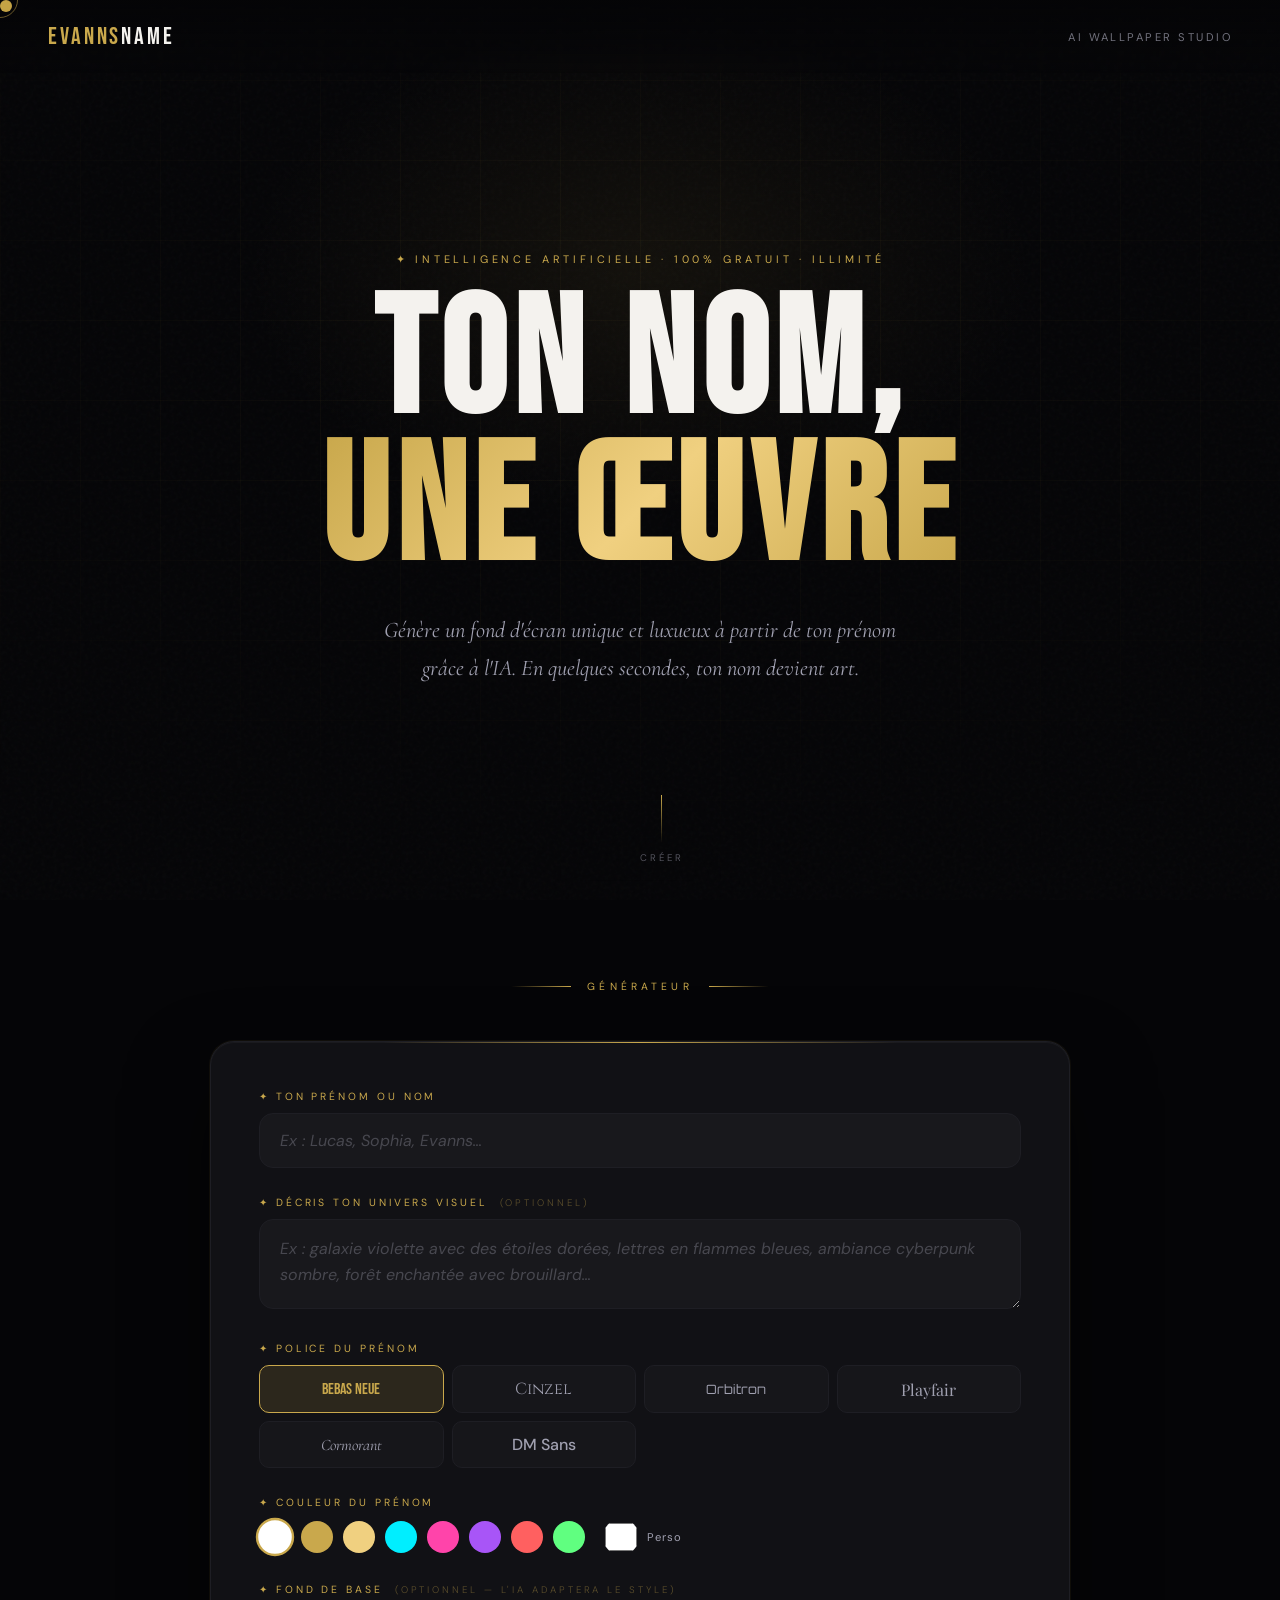
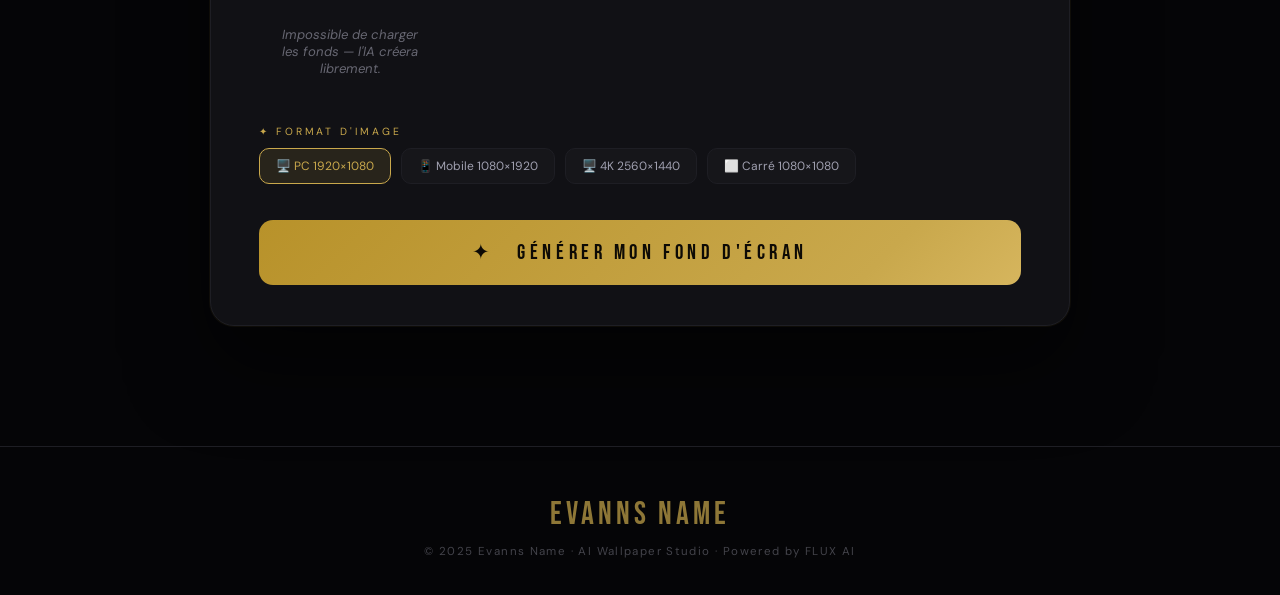
==== commit 0219f043: "Add files via upload" ====
--- a/index.html
+++ b/index.html
@@ -1,35 +1,35 @@
 <!DOCTYPE html>
 <html lang="fr">
 <head>
-  <meta charset="UTF-8" />
-  <meta name="viewport" content="width=device-width, initial-scale=1.0" />
+  <meta charset="UTF-8"/>
+  <meta name="viewport" content="width=device-width, initial-scale=1.0"/>
   <title>Evanns Name — Transforme ton nom en art</title>
-  <!-- ✦ Monetag verification -->
   <meta name="monetag" content="05095801154a805a62f912ffd56c8bba">
-  <link rel="preconnect" href="https://fonts.googleapis.com" />
-  <link rel="preconnect" href="https://fonts.gstatic.com" crossorigin />
-  <link href="https://fonts.googleapis.com/css2?family=Cormorant+Garamond:ital,wght@0,300;0,400;0,600;1,300;1,400&family=Bebas+Neue&family=DM+Sans:wght@300;400;500&display=swap" rel="stylesheet" />
+  <link rel="preconnect" href="https://fonts.googleapis.com"/>
+  <link rel="preconnect" href="https://fonts.gstatic.com" crossorigin/>
+  <link href="https://fonts.googleapis.com/css2?family=Cormorant+Garamond:ital,wght@0,300;0,600;1,300;1,400&family=Bebas+Neue&family=Cinzel:wght@700;900&family=Orbitron:wght@700&family=Playfair+Display:wght@900&family=DM+Sans:wght@300;400;500&display=swap" rel="stylesheet"/>
   <style>
     *, *::before, *::after { box-sizing: border-box; margin: 0; padding: 0; }
     :root {
-      --black: #050507; --dark: #0d0d10; --panel: #111115;
-      --border: #1e1e24; --gold: #c9a84c; --gold2: #f0d080;
-      --silver: #a0a0b0; --white: #f4f2ee;
-      --glow: rgba(201,168,76,0.25); --radius: 14px;
+      --black:#050507; --dark:#0d0d10; --panel:#111115;
+      --border:#1e1e24; --gold:#c9a84c; --gold2:#f0d080;
+      --silver:#a0a0b0; --white:#f4f2ee;
+      --glow:rgba(201,168,76,.25); --radius:14px;
     }
-    html { scroll-behavior: smooth; }
+    html { scroll-behavior:smooth; }
     body { background:var(--black); color:var(--white); font-family:'DM Sans',sans-serif; min-height:100vh; overflow-x:hidden; cursor:none; }
 
-    #cursor { position:fixed;top:0;left:0;z-index:9999;width:12px;height:12px;background:var(--gold);border-radius:50%;pointer-events:none;transition:transform .15s ease,opacity .3s;mix-blend-mode:difference; }
-    #cursor-ring { position:fixed;top:0;left:0;z-index:9998;width:36px;height:36px;border:1px solid var(--gold);border-radius:50%;pointer-events:none;transition:transform .45s cubic-bezier(.16,1,.3,1),opacity .3s;opacity:.5; }
+    #cursor { position:fixed;top:0;left:0;z-index:9999;width:12px;height:12px;background:var(--gold);border-radius:50%;pointer-events:none;transition:transform .15s ease;mix-blend-mode:difference; }
+    #cursor-ring { position:fixed;top:0;left:0;z-index:9998;width:36px;height:36px;border:1px solid var(--gold);border-radius:50%;pointer-events:none;transition:transform .45s cubic-bezier(.16,1,.3,1);opacity:.5; }
 
     body::before { content:'';position:fixed;inset:0;z-index:1;background-image:url("data:image/svg+xml,%3Csvg viewBox='0 0 256 256' xmlns='http://www.w3.org/2000/svg'%3E%3Cfilter id='n'%3E%3CfeTurbulence type='fractalNoise' baseFrequency='0.9' numOctaves='4' stitchTiles='stitch'/%3E%3C/filter%3E%3Crect width='100%25' height='100%25' filter='url(%23n)' opacity='0.04'/%3E%3C/svg%3E");pointer-events:none;opacity:.6; }
 
     nav { position:fixed;top:0;left:0;right:0;z-index:100;display:flex;align-items:center;justify-content:space-between;padding:22px 48px;background:linear-gradient(180deg,rgba(5,5,7,.95) 0%,transparent 100%);backdrop-filter:blur(2px); }
-    .nav-logo { font-family:'Bebas Neue',sans-serif;font-size:1.5rem;letter-spacing:.12em;color:var(--gold);text-shadow:0 0 30px var(--glow); }
+    .nav-logo { font-family:'Bebas Neue',sans-serif;font-size:1.5rem;letter-spacing:.12em;color:var(--gold); }
     .nav-logo span { color:var(--white); }
     .nav-tag { font-size:.7rem;letter-spacing:.22em;text-transform:uppercase;color:var(--silver);opacity:.7; }
 
+    /* HERO */
     .hero { position:relative;min-height:100vh;display:flex;flex-direction:column;align-items:center;justify-content:center;text-align:center;padding:120px 32px 80px;overflow:hidden; }
     .hero::after { content:'';position:absolute;top:30%;left:50%;transform:translate(-50%,-50%);width:800px;height:500px;background:radial-gradient(ellipse at center,rgba(201,168,76,.07) 0%,transparent 70%);pointer-events:none; }
     .grid-bg { position:absolute;inset:0;z-index:0;background-image:linear-gradient(rgba(201,168,76,.04) 1px,transparent 1px),linear-gradient(90deg,rgba(201,168,76,.04) 1px,transparent 1px);background-size:80px 80px;mask-image:radial-gradient(ellipse 80% 60% at 50% 40%,black 30%,transparent 100%);animation:gridDrift 20s linear infinite; }
@@ -42,81 +42,87 @@
     .hero-scroll { position:absolute;bottom:36px;left:50%;transform:translateX(-50%);z-index:2;display:flex;flex-direction:column;align-items:center;gap:8px;opacity:0;animation:fadeUp .8s 1.1s forwards; }
     .hero-scroll span { font-size:.6rem;letter-spacing:.3em;text-transform:uppercase;color:var(--silver);opacity:.5; }
     .scroll-line { width:1px;height:48px;background:linear-gradient(180deg,var(--gold),transparent);animation:scrollPulse 2s ease-in-out infinite; }
-    @keyframes scrollPulse { 0%,100%{opacity:.4;transform:scaleY(1)} 50%{opacity:1;transform:scaleY(1.2)} }
-
+    @keyframes scrollPulse { 0%,100%{opacity:.4} 50%{opacity:1} }
+
+    /* SECTION GÉNÉRATEUR */
     .section-gen { position:relative;z-index:2;padding:80px 24px 120px;display:flex;flex-direction:column;align-items:center; }
     .section-label { font-size:.65rem;letter-spacing:.4em;text-transform:uppercase;color:var(--gold);margin-bottom:48px;display:flex;align-items:center;gap:16px; }
     .section-label::before,.section-label::after { content:'';display:block;width:60px;height:1px;background:linear-gradient(90deg,transparent,var(--gold)); }
     .section-label::after { transform:scaleX(-1); }
 
-    .gen-card { width:100%;max-width:820px;background:var(--panel);border:1px solid var(--border);border-radius:24px;padding:52px 52px 44px;position:relative;overflow:hidden;box-shadow:0 0 0 1px rgba(201,168,76,.06),0 40px 80px rgba(0,0,0,.5),inset 0 1px 0 rgba(255,255,255,.04); }
+    .gen-card { width:100%;max-width:860px;background:var(--panel);border:1px solid var(--border);border-radius:24px;padding:48px 48px 40px;position:relative;overflow:hidden;box-shadow:0 0 0 1px rgba(201,168,76,.06),0 40px 80px rgba(0,0,0,.5),inset 0 1px 0 rgba(255,255,255,.04); }
     .gen-card::before { content:'';position:absolute;top:0;left:20%;right:20%;height:1px;background:linear-gradient(90deg,transparent,var(--gold),transparent); }
 
     .field-group { margin-bottom:28px; }
     .field-label { display:block;font-size:.65rem;letter-spacing:.28em;text-transform:uppercase;color:var(--gold);margin-bottom:10px; }
-    .field-hint { font-size:.6rem;opacity:.4;font-weight:300;letter-spacing:.1em;margin-left:8px; }
-    .field-input,.field-textarea { width:100%;background:rgba(255,255,255,.03);border:1px solid var(--border);border-radius:var(--radius);color:var(--white);font-family:'DM Sans',sans-serif;font-size:1rem;padding:16px 20px;outline:none;transition:border-color .3s,box-shadow .3s,background .3s; }
+    .field-input,.field-textarea { width:100%;background:rgba(255,255,255,.03);border:1px solid var(--border);border-radius:var(--radius);color:var(--white);font-family:'DM Sans',sans-serif;font-size:1rem;padding:16px 20px;outline:none;transition:border-color .3s,box-shadow .3s; }
     .field-input::placeholder,.field-textarea::placeholder { color:rgba(160,160,176,.35);font-style:italic; }
-    .field-input:focus,.field-textarea:focus { border-color:rgba(201,168,76,.5);background:rgba(201,168,76,.04);box-shadow:0 0 0 3px rgba(201,168,76,.08),0 0 20px rgba(201,168,76,.06); }
-    .field-textarea { resize:vertical;min-height:100px;line-height:1.6; }
-
-    /* Style grid scrollable */
-    .style-scroll-wrap { max-height:230px;overflow-y:auto;padding-right:6px;scrollbar-width:thin;scrollbar-color:var(--gold) var(--border); }
-    .style-scroll-wrap::-webkit-scrollbar { width:4px; }
-    .style-scroll-wrap::-webkit-scrollbar-track { background:var(--border);border-radius:4px; }
-    .style-scroll-wrap::-webkit-scrollbar-thumb { background:var(--gold);border-radius:4px; }
-    .style-grid { display:grid;grid-template-columns:repeat(auto-fill,minmax(140px,1fr));gap:8px; }
-    .style-btn { padding:9px 10px;background:rgba(255,255,255,.02);border:1px solid var(--border);border-radius:10px;color:var(--silver);font-family:'DM Sans',sans-serif;font-size:.75rem;letter-spacing:.03em;cursor:none;transition:all .2s;text-align:center;white-space:nowrap;overflow:hidden;text-overflow:ellipsis; }
-    .style-btn:hover { border-color:rgba(201,168,76,.35);color:var(--white);background:rgba(201,168,76,.05); }
-    .style-btn.active { background:rgba(201,168,76,.14);border-color:var(--gold);color:var(--gold);box-shadow:0 0 16px rgba(201,168,76,.12); }
-
-    /* Resolution */
+    .field-input:focus,.field-textarea:focus { border-color:rgba(201,168,76,.5);background:rgba(201,168,76,.04);box-shadow:0 0 0 3px rgba(201,168,76,.08); }
+    .field-textarea { resize:vertical;min-height:90px;line-height:1.6; }
+
+    /* POLICE */
+    .font-grid { display:grid;grid-template-columns:repeat(auto-fill,minmax(160px,1fr));gap:8px; }
+    .font-btn { padding:12px 10px;background:rgba(255,255,255,.02);border:1px solid var(--border);border-radius:10px;color:var(--silver);font-size:1rem;cursor:none;transition:all .2s;text-align:center; }
+    .font-btn:hover { border-color:rgba(201,168,76,.35);color:var(--white); }
+    .font-btn.active { background:rgba(201,168,76,.14);border-color:var(--gold);color:var(--gold); }
+
+    /* COULEUR PRÉNOM */
+    .color-row { display:flex;gap:10px;flex-wrap:wrap;align-items:center; }
+    .color-swatch { width:32px;height:32px;border-radius:50%;cursor:none;border:2px solid transparent;transition:transform .2s,border-color .2s;flex-shrink:0; }
+    .color-swatch.active { border-color:var(--gold);transform:scale(1.2); }
+    .color-custom { display:flex;align-items:center;gap:8px;margin-left:8px; }
+    .color-custom input[type=color] { width:36px;height:36px;border:none;background:none;cursor:none;border-radius:50%; }
+    .color-custom span { font-size:.7rem;color:var(--silver);letter-spacing:.1em; }
+
+    /* ÉCHANTILLONS FOND */
+    .samples-grid { display:grid;grid-template-columns:repeat(auto-fill,minmax(150px,1fr));gap:10px;max-height:300px;overflow-y:auto;padding-right:4px;scrollbar-width:thin;scrollbar-color:var(--gold) var(--border); }
+    .samples-grid::-webkit-scrollbar { width:4px; }
+    .samples-grid::-webkit-scrollbar-thumb { background:var(--gold);border-radius:4px; }
+    .sample-thumb { aspect-ratio:16/9;border-radius:10px;overflow:hidden;cursor:none;border:2px solid transparent;transition:all .2s;position:relative; }
+    .sample-thumb img { width:100%;height:100%;object-fit:cover;display:block; }
+    .sample-thumb:hover { border-color:rgba(201,168,76,.5);transform:translateY(-2px); }
+    .sample-thumb.active { border-color:var(--gold);box-shadow:0 0 20px rgba(201,168,76,.3); }
+    .sample-thumb .sample-label { position:absolute;bottom:0;left:0;right:0;background:linear-gradient(transparent,rgba(0,0,0,.8));padding:6px 8px;font-size:.6rem;letter-spacing:.1em;color:var(--white);opacity:0;transition:opacity .2s; }
+    .sample-thumb:hover .sample-label { opacity:1; }
+    .samples-empty { color:var(--silver);font-size:.82rem;font-style:italic;padding:20px;text-align:center;opacity:.6; }
+
+    /* FORMAT */
     .res-row { display:flex;gap:10px;flex-wrap:wrap; }
     .res-btn { padding:9px 16px;background:rgba(255,255,255,.02);border:1px solid var(--border);border-radius:10px;color:var(--silver);font-family:'DM Sans',sans-serif;font-size:.75rem;cursor:none;transition:all .2s; }
     .res-btn:hover { border-color:rgba(201,168,76,.3);color:var(--white); }
     .res-btn.active { background:rgba(201,168,76,.12);border-color:var(--gold);color:var(--gold); }
 
-    .btn-generate { width:100%;margin-top:8px;padding:20px 32px;background:linear-gradient(135deg,#b8922a 0%,var(--gold) 40%,var(--gold2) 70%,#b8922a 100%);background-size:200% 200%;border:none;border-radius:var(--radius);color:#0d0a05;font-family:'Bebas Neue',sans-serif;font-size:1.3rem;letter-spacing:.22em;cursor:none;transition:transform .2s,box-shadow .3s;position:relative;overflow:hidden;animation:shimmer 4s ease-in-out infinite; }
+    /* BOUTON GÉNÉRER */
+    .btn-generate { width:100%;margin-top:8px;padding:20px 32px;background:linear-gradient(135deg,#b8922a 0%,var(--gold) 40%,var(--gold2) 70%,#b8922a 100%);background-size:200% 200%;border:none;border-radius:var(--radius);color:#0d0a05;font-family:'Bebas Neue',sans-serif;font-size:1.3rem;letter-spacing:.22em;cursor:none;transition:transform .2s,box-shadow .3s;animation:shimmer 4s ease-in-out infinite; }
     @keyframes shimmer { 0%,100%{background-position:0% 50%} 50%{background-position:100% 50%} }
-    .btn-generate:hover { transform:translateY(-2px);box-shadow:0 12px 40px rgba(201,168,76,.35),0 0 60px rgba(201,168,76,.15); }
-    .btn-generate:active { transform:translateY(0); }
+    .btn-generate:hover { transform:translateY(-2px);box-shadow:0 12px 40px rgba(201,168,76,.35); }
     .btn-generate:disabled { opacity:.6;cursor:not-allowed;transform:none;animation:none; }
 
-    .result-area { width:100%;max-width:820px;margin-top:40px;display:none;flex-direction:column;align-items:center;animation:fadeUp .6s forwards; }
+    /* RÉSULTAT */
+    .result-area { width:100%;max-width:860px;margin-top:40px;display:none;flex-direction:column;align-items:center;animation:fadeUp .6s forwards; }
     .result-area.visible { display:flex; }
-    .result-frame { width:100%;border-radius:20px;overflow:hidden;border:1px solid var(--border);background:var(--panel);box-shadow:0 30px 80px rgba(0,0,0,.6),0 0 0 1px rgba(201,168,76,.08); }
-    .result-frame img { width:100%;display:block;border-radius:20px; }
-    .loading-state { display:none;flex-direction:column;align-items:center;justify-content:center;gap:24px;padding:80px 40px;text-align:center; }
+    .result-frame { width:100%;border-radius:20px;overflow:hidden;border:1px solid var(--border);background:var(--panel); }
+    .result-frame canvas { width:100%;display:block;border-radius:20px; }
+    .loading-state { display:none;flex-direction:column;align-items:center;justify-content:center;gap:24px;padding:80px 40px; }
     .loading-state.active { display:flex; }
     .loader-ring { width:56px;height:56px;border:2px solid var(--border);border-top-color:var(--gold);border-radius:50%;animation:spin .8s linear infinite; }
     @keyframes spin { to{transform:rotate(360deg)} }
     .loader-text { font-family:'Cormorant Garamond',serif;font-style:italic;font-size:1.1rem;color:var(--silver); }
-    .loader-dots::after { content:'';animation:dots 1.5s steps(4,end) infinite; }
-    @keyframes dots { 0%{content:''} 25%{content:'.'} 50%{content:'..'} 75%{content:'...'} 100%{content:''} }
-
-    .error-msg { display:none;background:rgba(200,50,50,.08);border:1px solid rgba(200,50,50,.25);border-radius:12px;padding:18px 24px;color:#e07070;font-size:.88rem;text-align:center;width:100%;max-width:820px;margin-top:20px; }
+
+    /* BOUTON TÉLÉCHARGER */
+    .btn-download { margin-top:20px;padding:14px 40px;background:transparent;border:1px solid var(--gold);border-radius:var(--radius);color:var(--gold);font-family:'Bebas Neue',sans-serif;font-size:1rem;letter-spacing:.2em;cursor:none;transition:all .3s;display:none;align-items:center;gap:10px; }
+    .btn-download:hover { background:rgba(201,168,76,.1);box-shadow:0 0 30px rgba(201,168,76,.2); }
+    .btn-download svg { width:16px;height:16px; }
+
+    .error-msg { display:none;background:rgba(200,50,50,.08);border:1px solid rgba(200,50,50,.25);border-radius:12px;padding:18px 24px;color:#e07070;font-size:.88rem;text-align:center;width:100%;max-width:860px;margin-top:20px; }
     .error-msg.show { display:block; }
-
-    .btn-download { margin-top:20px;padding:14px 40px;background:transparent;border:1px solid var(--gold);border-radius:var(--radius);color:var(--gold);font-family:'Bebas Neue',sans-serif;font-size:1rem;letter-spacing:.2em;cursor:none;transition:all .3s;display:flex;align-items:center;gap:10px; }
-    .btn-download:hover { background:rgba(201,168,76,.1);box-shadow:0 0 30px rgba(201,168,76,.2);transform:translateY(-2px); }
-    .btn-download svg { width:16px;height:16px; }
-    .dl-notice { font-size:.75rem; color:var(--silver); text-align:center; max-width:440px; line-height:1.65; padding:10px 16px; border:1px solid rgba(201,168,76,.18); border-radius:10px; background:rgba(201,168,76,.04); }
-    .dl-notice strong { color:var(--gold); }
-
-    .section-features { position:relative;z-index:2;padding:80px 24px 100px;display:flex;flex-direction:column;align-items:center; }
-    .features-grid { display:grid;grid-template-columns:repeat(auto-fit,minmax(220px,1fr));gap:20px;width:100%;max-width:900px;margin-top:48px; }
-    .feature-card { background:var(--panel);border:1px solid var(--border);border-radius:18px;padding:32px 28px;transition:border-color .3s,transform .3s; }
-    .feature-card:hover { border-color:rgba(201,168,76,.3);transform:translateY(-4px); }
-    .feature-icon { font-size:1.6rem;margin-bottom:16px; }
-    .feature-title { font-family:'Bebas Neue',sans-serif;font-size:1.1rem;letter-spacing:.1em;color:var(--white);margin-bottom:10px; }
-    .feature-desc { font-size:.82rem;color:var(--silver);line-height:1.7; }
 
     footer { position:relative;z-index:2;text-align:center;padding:48px 24px 36px;border-top:1px solid var(--border); }
     .footer-logo { font-family:'Bebas Neue',sans-serif;font-size:2rem;letter-spacing:.12em;color:var(--gold);opacity:.7;margin-bottom:10px; }
     .footer-copy { font-size:.72rem;color:var(--silver);opacity:.4;letter-spacing:.12em; }
 
     @keyframes fadeUp { from{opacity:0;transform:translateY(24px)} to{opacity:1;transform:translateY(0)} }
-    @media(max-width:640px) { nav{padding:18px 20px} .gen-card{padding:28px 18px} .style-grid{grid-template-columns:repeat(2,1fr)} }
+    @media(max-width:640px) { nav{padding:18px 20px} .gen-card{padding:28px 18px} .font-grid{grid-template-columns:repeat(2,1fr)} }
   </style>
 </head>
 <body>
@@ -144,84 +150,59 @@
   <div class="section-label">Générateur</div>
   <div class="gen-card">
 
+    <!-- PRÉNOM -->
     <div class="field-group">
       <label class="field-label" for="nameInput">✦ Ton prénom ou nom</label>
-      <input id="nameInput" class="field-input" type="text" placeholder="Ex : Lucas, Sophia, Evanns…" maxlength="40" />
-    </div>
-
+      <input id="nameInput" class="field-input" type="text" placeholder="Ex : Lucas, Sophia, Evanns…" maxlength="30"/>
+    </div>
+
+    <!-- DESCRIPTION LIBRE -->
     <div class="field-group">
-      <label class="field-label" for="descInput">✦ Description visuelle <span class="field-hint">(optionnel)</span></label>
-      <textarea id="descInput" class="field-textarea" placeholder="Ex : Nuit dorée, galaxie violette, lettres en flammes bleues, fond noir avec des étoiles…"></textarea>
-    </div>
-
+      <label class="field-label" for="descInput">✦ Décris ton univers visuel <span style="font-size:.6rem;opacity:.4;font-weight:300;margin-left:6px;">(optionnel)</span></label>
+      <textarea id="descInput" class="field-textarea" placeholder="Ex : galaxie violette avec des étoiles dorées, lettres en flammes bleues, ambiance cyberpunk sombre, forêt enchantée avec brouillard…"></textarea>
+    </div>
+
+    <!-- POLICE -->
     <div class="field-group">
-      <label class="field-label">✦ Style artistique <span class="field-hint">— scroll pour tout voir</span></label>
-      <div class="style-scroll-wrap">
-        <div class="style-grid" id="styleGrid">
-          <button class="style-btn" data-style="">🚫 Aucun style</button>
-          <!-- RÉALISME -->
-          <button class="style-btn active" data-style="cinematic photorealism, dramatic film lighting, movie poster">🎬 Cinématique</button>
-          <button class="style-btn" data-style="hyper-realistic photography, studio lighting, 8K ultra detail">📷 Hyper-Réaliste</button>
-          <button class="style-btn" data-style="portrait photography, bokeh background, golden hour warm light">🌅 Portrait Photo</button>
-          <button class="style-btn" data-style="macro photography, extreme close-up, shallow depth of field">🔬 Macro</button>
-          <!-- FANTASTIQUE -->
-          <button class="style-btn" data-style="dark fantasy digital art, ominous shadows, gothic atmosphere, ArtStation trending">🌑 Dark Fantasy</button>
-          <button class="style-btn" data-style="epic high fantasy concept art, magical world, dragons, ArtStation">⚔️ Epic Fantasy</button>
-          <button class="style-btn" data-style="Lord of the Rings style epic landscape concept art, Tolkien">🧙 Tolkien</button>
-          <button class="style-btn" data-style="horror supernatural dark atmospheric fog shadows">👻 Horror</button>
-          <button class="style-btn" data-style="lovecraftian cosmic horror eldritch tentacles dark abyss">🐙 Lovecraft</button>
-          <!-- SCI-FI & FUTURISTE -->
-          <button class="style-btn" data-style="neon cyberpunk futuristic city, rain reflections, neon signs, year 2077">⚡ Cyberpunk</button>
-          <button class="style-btn" data-style="sci-fi space opera, alien planet, futuristic spacecraft">🚀 Sci-Fi</button>
-          <button class="style-btn" data-style="steampunk Victorian brass mechanical gears, copper pipes, clockwork">⚙️ Steampunk</button>
-          <button class="style-btn" data-style="solarpunk biopunk organic futuristic nature overgrown city">🌿 Solarpunk</button>
-          <button class="style-btn" data-style="dieselpunk noir 1940s industrial dark gritty">🏭 Dieselpunk</button>
-          <!-- LUXE & OR -->
-          <button class="style-btn" data-style="luxury gold abstract art, pure black background, ornate golden details, premium brand">✨ Luxe Doré</button>
-          <button class="style-btn" data-style="art deco luxury gold geometric patterns 1920s gatsby vintage">🏛️ Art Déco</button>
-          <button class="style-btn" data-style="baroque ornate oil painting, gold leaf, rich dramatic colors">🖼️ Baroque</button>
-          <button class="style-btn" data-style="black and gold minimal elegant luxury brand aesthetic">⬛ Noir & Or</button>
-          <button class="style-btn" data-style="renaissance classical painting dramatic chiaroscuro Rembrandt">🕯️ Renaissance</button>
-          <!-- ESPACE & NATURE -->
-          <button class="style-btn" data-style="cosmic nebula 3D render galaxy stars milky way deep space">🌌 Cosmique</button>
-          <button class="style-btn" data-style="deep space astronomy NASA photograph aurora borealis northern lights">🔭 Deep Space</button>
-          <button class="style-btn" data-style="bioluminescent ocean underwater glowing sea creatures dark depths">🌊 Bioluminescent</button>
-          <button class="style-btn" data-style="enchanted magical forest fairy lights glowing mushrooms mist">🌲 Forêt Enchantée</button>
-          <button class="style-btn" data-style="volcanic eruption dramatic fire lava epic landscape">🌋 Volcan</button>
-          <button class="style-btn" data-style="underwater ocean coral reef colorful fish tropical">🐠 Sous-Marin</button>
-          <!-- PEINTURE CLASSIQUE -->
-          <button class="style-btn" data-style="watercolor soft pastel dreamy aesthetic delicate brushstrokes">🎨 Aquarelle</button>
-          <button class="style-btn" data-style="oil painting impressionist Monet style visible brushstrokes soft light">🖌️ Impressionniste</button>
-          <button class="style-btn" data-style="traditional Japanese ukiyo-e woodblock print Hokusai style">🗾 Ukiyo-e</button>
-          <button class="style-btn" data-style="Chinese ink wash painting sumi-e mountains misty atmosphere">☯️ Sumi-e</button>
-          <button class="style-btn" data-style="stained glass cathedral colorful light medieval gothic church">🪟 Vitrail</button>
-          <button class="style-btn" data-style="African tribal art bold patterns vivid colors traditional">🌍 Art Tribal</button>
-          <!-- NUMÉRIQUE & RÉTRO -->
-          <button class="style-btn" data-style="minimalist clean modern typography flat geometric design">◻️ Minimal</button>
-          <button class="style-btn" data-style="retrowave synthwave purple pink sunset 80s retro neon grid">🌃 Retrowave</button>
-          <button class="style-btn" data-style="vaporwave aesthetic pastel pink blue nostalgia 1980s Japanese">🌸 Vaporwave</button>
-          <button class="style-btn" data-style="glitch art digital distortion VHS error RGB color split noise">📟 Glitch</button>
-          <button class="style-btn" data-style="psychedelic surreal trippy vivid kaleidoscope fractals">🌀 Psychédélique</button>
-          <button class="style-btn" data-style="graffiti street art urban mural bold spray paint tag">🎭 Street Art</button>
-          <button class="style-btn" data-style="pixel art retro video game 8-bit 16-bit style">👾 Pixel Art</button>
-          <button class="style-btn" data-style="pop art Andy Warhol style bold colors halftone print">🟡 Pop Art</button>
-          <!-- 3D & RENDER -->
-          <button class="style-btn" data-style="Octane render 3D CGI photorealistic studio shot glossy">🖥️ 3D CGI</button>
-          <button class="style-btn" data-style="Unreal Engine 5 hyper realistic render volumetric lighting ray tracing">🎮 Unreal Engine</button>
-          <button class="style-btn" data-style="glass crystal transparent material refraction caustics light">💎 Verre & Cristal</button>
-          <button class="style-btn" data-style="neon light painting glowing light strokes long exposure photography">💡 Neon Light</button>
-          <button class="style-btn" data-style="low poly geometric abstract colorful 3D faceted shapes">💠 Low Poly</button>
-          <button class="style-btn" data-style="isometric 3D detailed city miniature game design diorama">🏙️ Isométrique</button>
-          <button class="style-btn" data-style="holographic iridescent chrome metallic rainbow surface">🌈 Holographique</button>
-          <!-- ANIME & MANGA -->
-          <button class="style-btn" data-style="anime style Studio Ghibli soft beautiful magical scenery">🌸 Anime Ghibli</button>
-          <button class="style-btn" data-style="manga black and white detailed ink illustration dynamic">📚 Manga</button>
-          <button class="style-btn" data-style="dark moody anime aesthetic atmospheric glow violet blue">🌙 Dark Anime</button>
-          <button class="style-btn" data-style="shonen anime action dynamic energy explosion bright">⚡ Shonen Anime</button>
+      <label class="field-label">✦ Police du prénom</label>
+      <div class="font-grid">
+        <button class="font-btn active" data-font="Bebas Neue" style="font-family:'Bebas Neue'">Bebas Neue</button>
+        <button class="font-btn" data-font="Cinzel" style="font-family:'Cinzel'">Cinzel</button>
+        <button class="font-btn" data-font="Orbitron" style="font-family:'Orbitron';font-size:.8rem">Orbitron</button>
+        <button class="font-btn" data-font="Playfair Display" style="font-family:'Playfair Display'">Playfair</button>
+        <button class="font-btn" data-font="Cormorant Garamond" style="font-family:'Cormorant Garamond';font-style:italic">Cormorant</button>
+        <button class="font-btn" data-font="DM Sans" style="font-family:'DM Sans';font-weight:500">DM Sans</button>
+      </div>
+    </div>
+
+    <!-- COULEUR PRÉNOM -->
+    <div class="field-group">
+      <label class="field-label">✦ Couleur du prénom</label>
+      <div class="color-row">
+        <div class="color-swatch active" data-color="#ffffff" style="background:#ffffff;" title="Blanc"></div>
+        <div class="color-swatch" data-color="#c9a84c" style="background:#c9a84c;" title="Or"></div>
+        <div class="color-swatch" data-color="#f0d080" style="background:#f0d080;" title="Or clair"></div>
+        <div class="color-swatch" data-color="#00eeff" style="background:#00eeff;" title="Cyan neon"></div>
+        <div class="color-swatch" data-color="#ff44aa" style="background:#ff44aa;" title="Rose neon"></div>
+        <div class="color-swatch" data-color="#a855f7" style="background:#a855f7;" title="Violet"></div>
+        <div class="color-swatch" data-color="#ff6060" style="background:#ff6060;" title="Rouge"></div>
+        <div class="color-swatch" data-color="#60ff80" style="background:#60ff80;" title="Vert"></div>
+        <div class="color-custom">
+          <input type="color" id="customColor" value="#ffffff" title="Couleur personnalisée"/>
+          <span>Perso</span>
         </div>
       </div>
     </div>
 
+    <!-- FOND : ÉCHANTILLONS ADMIN -->
+    <div class="field-group">
+      <label class="field-label">✦ Fond de base <span style="font-size:.6rem;opacity:.4;font-weight:300;margin-left:6px;">(optionnel — l'IA adaptera le style)</span></label>
+      <div class="samples-grid" id="samplesGrid">
+        <div class="samples-empty">Chargement des fonds…</div>
+      </div>
+    </div>
+
+    <!-- FORMAT -->
     <div class="field-group">
       <label class="field-label">✦ Format d'image</label>
       <div class="res-row" id="resGrid">
@@ -243,34 +224,18 @@
     <div class="result-frame">
       <div class="loading-state active" id="loadingState">
         <div class="loader-ring"></div>
-        <p class="loader-text">L'IA compose ton œuvre<span class="loader-dots"></span></p>
+        <p class="loader-text">L'IA compose ton œuvre…</p>
       </div>
-      <img id="resultImg" src="" alt="Wallpaper généré" style="display:none;" />
-    </div>
-    <div id="downloadWrap" style="display:none;flex-direction:column;align-items:center;gap:12px;width:100%;">
-      <button class="btn-download" id="downloadBtn">
-        <svg viewBox="0 0 24 24" fill="none" stroke="currentColor" stroke-width="2" stroke-linecap="round" stroke-linejoin="round">
-          <path d="M21 15v4a2 2 0 01-2 2H5a2 2 0 01-2-2v-4"/>
-          <polyline points="7 10 12 15 17 10"/>
-          <line x1="12" y1="15" x2="12" y2="3"/>
-        </svg>
-        Télécharger le fond d'écran
-      </button>
-      <p class="dl-notice">
-        ⚠️ Une publicité s'ouvrira lors du premier clic — c'est normal et gratuit.<br>
-        Fais <strong>retour</strong> puis appuie à nouveau sur <strong>Télécharger</strong> pour obtenir ton image.
-      </p>
-    </div>
-  </div>
-</section>
-
-<section class="section-features">
-  <div class="section-label">Pourquoi Evanns Name</div>
-  <div class="features-grid">
-    <div class="feature-card"><div class="feature-icon">⚡</div><div class="feature-title">Ultra Rapide</div><div class="feature-desc">Génération en quelques secondes grâce au modèle FLUX, le plus puissant disponible.</div></div>
-    <div class="feature-card"><div class="feature-icon">∞</div><div class="feature-title">Illimité & Gratuit</div><div class="feature-desc">Aucun compte requis, aucune limite. Génère autant de fonds d'écran que tu veux.</div></div>
-    <div class="feature-card"><div class="feature-icon">🎨</div><div class="feature-title">40+ Styles</div><div class="feature-desc">Cinématique, Cyberpunk, Baroque, Anime, Glitch, Dark Fantasy et bien plus encore.</div></div>
-    <div class="feature-card"><div class="feature-icon">✦</div><div class="feature-title">100% Unique</div><div class="feature-desc">Chaque génération est une création originale. Ton nom, ton style, ta vision.</div></div>
+      <canvas id="resultCanvas" style="display:none;"></canvas>
+    </div>
+    <button class="btn-download" id="downloadBtn">
+      <svg viewBox="0 0 24 24" fill="none" stroke="currentColor" stroke-width="2" stroke-linecap="round" stroke-linejoin="round">
+        <path d="M21 15v4a2 2 0 01-2 2H5a2 2 0 01-2-2v-4"/>
+        <polyline points="7 10 12 15 17 10"/>
+        <line x1="12" y1="15" x2="12" y2="3"/>
+      </svg>
+      Télécharger le fond d'écran
+    </button>
   </div>
 </section>
 
@@ -280,95 +245,261 @@
 </footer>
 
 <script>
-  // CURSOR
-  const cursor = document.getElementById('cursor');
-  const ring   = document.getElementById('cursor-ring');
-  let mx=0,my=0,rx=0,ry=0;
-  document.addEventListener('mousemove',e=>{ mx=e.clientX;my=e.clientY;cursor.style.transform=`translate(${mx-6}px,${my-6}px)`; });
-  (function loop(){ rx+=(mx-rx-18)*.12;ry+=(my-ry-18)*.12;ring.style.transform=`translate(${rx}px,${ry}px)`;requestAnimationFrame(loop); })();
-
-  // STYLE SELECT
-  let selectedStyle='cinematic photorealism, dramatic film lighting, movie poster';
-  document.querySelectorAll('.style-btn').forEach(btn=>{
-    btn.addEventListener('click',()=>{
-      document.querySelectorAll('.style-btn').forEach(b=>b.classList.remove('active'));
-      btn.classList.add('active');
-      selectedStyle=btn.dataset.style;
+// ── CURSOR ──────────────────────────────────────────────────────
+const cursor = document.getElementById('cursor');
+const ring   = document.getElementById('cursor-ring');
+let mx=0,my=0,rx=0,ry=0;
+document.addEventListener('mousemove',e=>{ mx=e.clientX;my=e.clientY;cursor.style.transform=`translate(${mx-6}px,${my-6}px)`; });
+(function loop(){ rx+=(mx-rx-18)*.12;ry+=(my-ry-18)*.12;ring.style.transform=`translate(${rx}px,${ry}px)`;requestAnimationFrame(loop); })();
+
+// ── ÉTAT ────────────────────────────────────────────────────────
+let selectedFont  = 'Bebas Neue';
+let selectedColor = '#ffffff';
+let selectedSample = null; // { url, label, tags, description }
+let resW=1920, resH=1080;
+
+// ── POLICE ──────────────────────────────────────────────────────
+document.querySelectorAll('.font-btn').forEach(btn=>{
+  btn.addEventListener('click',()=>{
+    document.querySelectorAll('.font-btn').forEach(b=>b.classList.remove('active'));
+    btn.classList.add('active');
+    selectedFont = btn.dataset.font;
+  });
+});
+
+// ── COULEUR ─────────────────────────────────────────────────────
+document.querySelectorAll('.color-swatch').forEach(sw=>{
+  sw.addEventListener('click',()=>{
+    document.querySelectorAll('.color-swatch').forEach(s=>s.classList.remove('active'));
+    sw.classList.add('active');
+    selectedColor = sw.dataset.color;
+    document.getElementById('customColor').value = selectedColor;
+  });
+});
+document.getElementById('customColor').addEventListener('input',e=>{
+  selectedColor = e.target.value;
+  document.querySelectorAll('.color-swatch').forEach(s=>s.classList.remove('active'));
+});
+
+// ── FORMAT ──────────────────────────────────────────────────────
+document.querySelectorAll('.res-btn').forEach(btn=>{
+  btn.addEventListener('click',()=>{
+    document.querySelectorAll('.res-btn').forEach(b=>b.classList.remove('active'));
+    btn.classList.add('active');
+    resW=parseInt(btn.dataset.w); resH=parseInt(btn.dataset.h);
+  });
+});
+
+// ── CHARGER ÉCHANTILLONS ────────────────────────────────────────
+async function loadSamples(){
+  const grid = document.getElementById('samplesGrid');
+  try {
+    const res = await fetch('/api/samples');
+    const samples = await res.json();
+    if(!samples.length){
+      grid.innerHTML='<div class="samples-empty">Aucun fond disponible — l\'IA créera un fond selon ta description.</div>';
+      return;
+    }
+    grid.innerHTML = '';
+    // Option "Aucun fond" (laisser l'IA créer librement)
+    const none = document.createElement('div');
+    none.className = 'sample-thumb active';
+    none.dataset.url = '';
+    none.innerHTML = `<div style="width:100%;height:100%;background:linear-gradient(135deg,#111,#1a1a1a);display:flex;align-items:center;justify-content:center;font-size:.65rem;letter-spacing:.1em;color:var(--silver);">✦ IA libre</div><span class="sample-label">IA libre</span>`;
+    none.addEventListener('click',()=>{ selectSample(none,null); });
+    grid.appendChild(none);
+
+    samples.forEach(s=>{
+      const el = document.createElement('div');
+      el.className = 'sample-thumb';
+      el.innerHTML = `<img src="${s.url}" alt="${s.label||''}" loading="lazy"/><span class="sample-label">${s.label||''}</span>`;
+      el.addEventListener('click',()=>{ selectSample(el,s); });
+      grid.appendChild(el);
     });
+  } catch {
+    grid.innerHTML='<div class="samples-empty">Impossible de charger les fonds — l\'IA créera librement.</div>';
+  }
+}
+
+function selectSample(el, data){
+  document.querySelectorAll('.sample-thumb').forEach(t=>t.classList.remove('active'));
+  el.classList.add('active');
+  selectedSample = data;
+}
+
+loadSamples();
+
+// ── GÉNÉRATION ──────────────────────────────────────────────────
+async function generateImage(){
+  const name   = document.getElementById('nameInput').value.trim();
+  const desc   = document.getElementById('descInput').value.trim();
+  const genBtn = document.getElementById('generateBtn');
+  const errEl  = document.getElementById('errorMsg');
+  errEl.classList.remove('show');
+
+  if(!name){ errEl.textContent='✦ Entre ton prénom ou nom pour continuer.';errEl.classList.add('show');document.getElementById('nameInput').focus();return; }
+
+  genBtn.disabled=true; genBtn.textContent='✦   Création en cours…';
+  showLoading();
+  sessionStorage.removeItem('evannsDL');
+
+  // Construire le prompt IA en tenant compte de l'échantillon choisi
+  let prompt = `A stunning premium wallpaper background`;
+  if(selectedSample && selectedSample.tags)   prompt += `, inspired by: ${selectedSample.tags}`;
+  if(selectedSample && selectedSample.description) prompt += `, ${selectedSample.description}`;
+  if(desc) prompt += `, ${desc}`;
+  prompt += ', ultra detailed, 8K resolution, no text, no letters, no words, pure background art, professional concept art, masterful composition, award-winning digital artwork';
+
+  const seed = Math.floor(Math.random()*9999999);
+  const bgUrl = `https://image.pollinations.ai/prompt/${encodeURIComponent(prompt)}?width=${resW}&height=${resH}&seed=${seed}&model=flux&enhance=true&nologo=true`;
+
+  try {
+    await renderResult(bgUrl, name);
+  } catch(e) {
+    errEl.textContent = '✦ Erreur lors de la génération. Réessaie.';
+    errEl.classList.add('show');
+    hideLoading();
+  }
+
+  genBtn.disabled=false; genBtn.textContent='✦   Régénérer';
+}
+
+function showLoading(){
+  const area=document.getElementById('resultArea');
+  document.getElementById('loadingState').classList.add('active');
+  document.getElementById('resultCanvas').style.display='none';
+  document.getElementById('downloadBtn').style.display='none';
+  area.classList.add('visible');
+  area.scrollIntoView({behavior:'smooth',block:'center'});
+}
+function hideLoading(){ document.getElementById('loadingState').classList.remove('active'); }
+
+// ── RENDU CANVAS : fond IA + prénom parfait ─────────────────────
+function renderResult(bgUrl, name){
+  return new Promise((resolve, reject)=>{
+    const canvas = document.getElementById('resultCanvas');
+    const ctx    = canvas.getContext('2d');
+    canvas.width  = resW;
+    canvas.height = resH;
+
+    const img = new Image();
+    img.crossOrigin = 'anonymous';
+    img.onload = ()=>{
+      // Dessiner le fond
+      ctx.drawImage(img, 0, 0, resW, resH);
+
+      // Overlay léger pour faire ressortir le texte
+      const overlay = ctx.createRadialGradient(resW/2,resH/2,0,resW/2,resH/2,resW*.6);
+      overlay.addColorStop(0,'rgba(0,0,0,.25)');
+      overlay.addColorStop(1,'rgba(0,0,0,.1)');
+      ctx.fillStyle=overlay; ctx.fillRect(0,0,resW,resH);
+
+      // Écrire le prénom
+      drawNameOnCanvas(ctx, resW, resH, name.toUpperCase(), selectedFont, selectedColor);
+
+      hideLoading();
+      canvas.style.display='block';
+
+      // Bouton télécharger
+      const dlBtn = document.getElementById('downloadBtn');
+      dlBtn.style.display='flex';
+      dlBtn.onclick = (e)=>{
+        e.preventDefault();
+        const saved = sessionStorage.getItem('evannsDL');
+        if(!saved){
+          sessionStorage.setItem('evannsDL', JSON.stringify({ name, adDone:true }));
+          window.location.href='https://omg10.com/4/10921151';
+        } else {
+          // Télécharger depuis le canvas
+          canvas.toBlob(blob=>{
+            const bUrl=URL.createObjectURL(blob);
+            const a=document.createElement('a');
+            a.href=bUrl;
+            a.download=`evanns-name-${name.toLowerCase().replace(/\s+/g,'-')}.png`;
+            a.click(); URL.revokeObjectURL(bUrl);
+          },'image/png');
+        }
+      };
+      resolve();
+    };
+    img.onerror = ()=>{
+      // Fallback : fond généré en canvas
+      drawFallbackBg(ctx, resW, resH);
+      drawNameOnCanvas(ctx, resW, resH, name.toUpperCase(), selectedFont, selectedColor);
+      hideLoading(); canvas.style.display='block';
+      document.getElementById('downloadBtn').style.display='flex';
+      resolve();
+    };
+    img.src = bgUrl;
   });
-
-  // RESOLUTION SELECT
-  let resW=1920,resH=1080;
-  document.querySelectorAll('.res-btn').forEach(btn=>{
-    btn.addEventListener('click',()=>{
-      document.querySelectorAll('.res-btn').forEach(b=>b.classList.remove('active'));
-      btn.classList.add('active');
-      resW=parseInt(btn.dataset.w);resH=parseInt(btn.dataset.h);
-    });
+}
+
+function drawNameOnCanvas(ctx, w, h, text, font, color){
+  ctx.save();
+  ctx.textAlign    = 'center';
+  ctx.textBaseline = 'middle';
+
+  // Taille adaptative
+  let size = Math.floor(h * 0.22);
+  ctx.font = `900 ${size}px '${font}', sans-serif`;
+  while(ctx.measureText(text).width > w * 0.85 && size > 30){ size--; ctx.font=`900 ${size}px '${font}', sans-serif`; }
+
+  // Ombre portée
+  ctx.shadowColor = 'rgba(0,0,0,.8)';
+  ctx.shadowBlur  = size * 0.3;
+  ctx.shadowOffsetY = size * 0.04;
+
+  // Contour sombre
+  ctx.strokeStyle = 'rgba(0,0,0,.6)';
+  ctx.lineWidth   = size * 0.05;
+  ctx.strokeText(text, w/2, h/2);
+
+  // Texte principal
+  ctx.fillStyle = color;
+  ctx.fillText(text, w/2, h/2);
+  ctx.restore();
+}
+
+function drawFallbackBg(ctx, w, h){
+  const g=ctx.createLinearGradient(0,0,w,h);
+  g.addColorStop(0,'#0a0520'); g.addColorStop(.5,'#150830'); g.addColorStop(1,'#05000a');
+  ctx.fillStyle=g; ctx.fillRect(0,0,w,h);
+  for(let i=0;i<200;i++){
+    ctx.beginPath(); ctx.arc(Math.random()*w,Math.random()*h,Math.random()*2,0,Math.PI*2);
+    ctx.fillStyle=`rgba(255,255,255,${Math.random()*.8+.1})`; ctx.fill();
+  }
+}
+
+// ── RESTAURATION APRÈS PUB ──────────────────────────────────────
+(function restoreAfterAd(){
+  const saved = sessionStorage.getItem('evannsDL');
+  if(!saved) return;
+  const { name, adDone } = JSON.parse(saved);
+  if(!adDone || !name) return;
+  // Regénérer et passer direct en mode téléchargement
+  document.getElementById('nameInput').value = name;
+  const dlBtn = document.getElementById('downloadBtn');
+  // On flag que la pub a déjà été vue
+  generateImage().then(()=>{
+    if(dlBtn){
+      const canvas = document.getElementById('resultCanvas');
+      dlBtn.onclick=(e)=>{
+        e.preventDefault();
+        canvas.toBlob(blob=>{
+          const bUrl=URL.createObjectURL(blob);
+          const a=document.createElement('a');
+          a.href=bUrl;
+          a.download=`evanns-name-${name.toLowerCase().replace(/\s+/g,'-')}.png`;
+          a.click(); URL.revokeObjectURL(bUrl);
+          sessionStorage.removeItem('evannsDL');
+        },'image/png');
+      };
+    }
   });
-
-  // GENERATE
-  async function generateImage(){
-    const name   = document.getElementById('nameInput').value.trim();
-    const desc   = document.getElementById('descInput').value.trim();
-    const genBtn = document.getElementById('generateBtn');
-    const errEl  = document.getElementById('errorMsg');
-    errEl.classList.remove('show');
-
-    if(!name){ errEl.textContent='✦ Entre ton prénom ou nom pour continuer.';errEl.classList.add('show');document.getElementById('nameInput').focus();return; }
-
-    // Build a detailed, powerful prompt
-    let prompt = `A stunning premium wallpaper featuring the name "${name}" as the central typographic masterpiece, bold large decorative letters dominating the composition`;
-    if(selectedStyle) prompt += `, ${selectedStyle}`;
-    if(desc) prompt += `, ${desc}`;
-    prompt += ', ultra detailed, 8K resolution, professional concept art, masterful composition, award-winning digital artwork';
-
-    genBtn.disabled=true;genBtn.textContent='✦   Création en cours…';
-    showLoading();
-
-    const seed=Math.floor(Math.random()*9999999);
-    const url=`https://image.pollinations.ai/prompt/${encodeURIComponent(prompt)}?width=${resW}&height=${resH}&seed=${seed}&model=flux&enhance=true&nologo=true`;
-
-    showResult(url,name);
-    genBtn.disabled=false;genBtn.textContent='✦   Régénérer';
-  }
-
-  function showLoading(){
-    const area=document.getElementById('resultArea');
-    document.getElementById('loadingState').classList.add('active');
-    document.getElementById('resultImg').style.display='none';
-    document.getElementById('downloadBtn').style.display='none';
-    area.classList.add('visible');
-    area.scrollIntoView({behavior:'smooth',block:'center'});
-  }
-  function hideLoading(){ document.getElementById('loadingState').classList.remove('active'); }
-
-  function showResult(imageUrl,name){
-    const img   = document.getElementById('resultImg');
-    const dlBtn = document.getElementById('downloadBtn');
-    img.onload=()=>{
-      hideLoading();
-      img.style.display='block';
-      dlBtn.style.display='flex';
-      dlBtn.onclick=async(e)=>{
-        e.preventDefault();
-        try{
-          const res=await fetch(imageUrl);const blob=await res.blob();
-          const bUrl=URL.createObjectURL(blob);
-          const a=document.createElement('a');a.href=bUrl;
-          a.download=`evanns-name-${name.toLowerCase().replace(/\s+/g,'-')}.png`;
-          a.click();URL.revokeObjectURL(bUrl);
-        }catch{ window.open(imageUrl,'_blank'); }
-      };
-    };
-    img.onerror=()=>{
-      const fb=`https://image.pollinations.ai/prompt/${encodeURIComponent('artistic wallpaper name '+name)}?width=1280&height=720&model=flux`;
-      img.src=fb;hideLoading();img.style.display='block';dlBtn.style.display='flex';
-    };
-    img.src=imageUrl;
-  }
-
-  document.getElementById('nameInput').addEventListener('keydown',e=>{ if(e.key==='Enter')generateImage(); });
+  sessionStorage.removeItem('evannsDL');
+})();
+
+document.getElementById('nameInput').addEventListener('keydown',e=>{ if(e.key==='Enter')generateImage(); });
 </script>
 </body>
 </html>
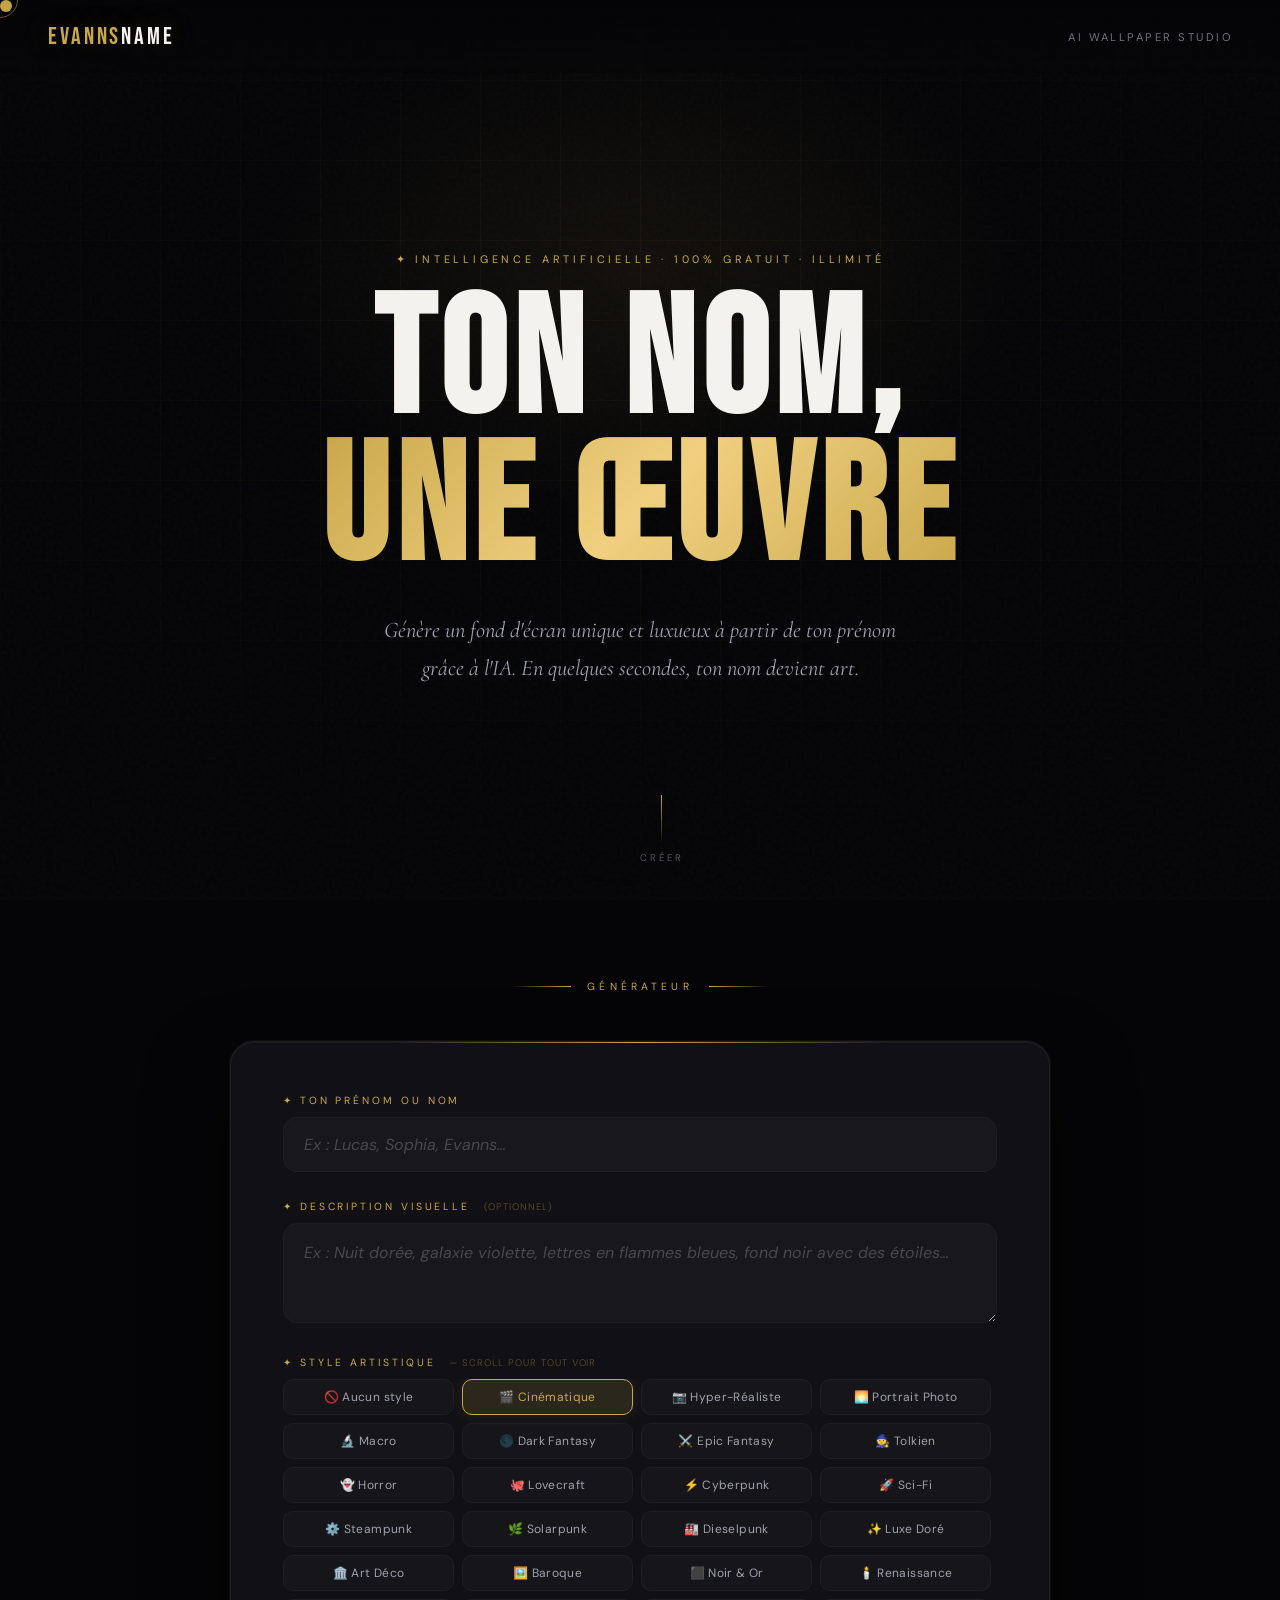
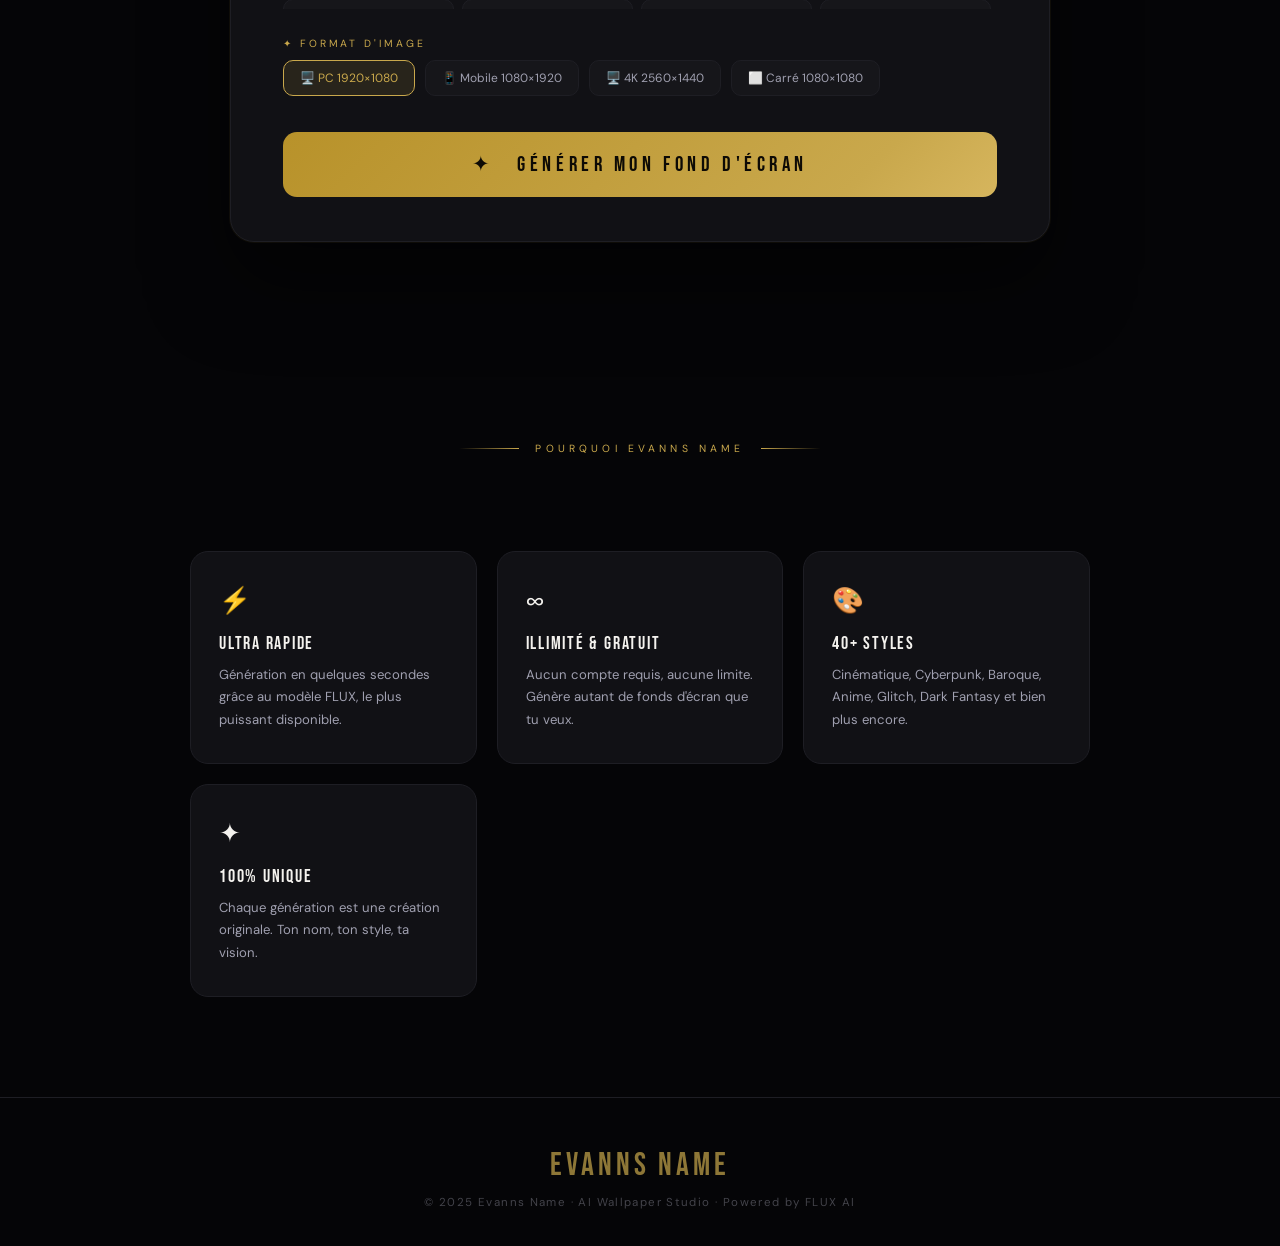
==== commit 09ceff4b: "Create index.html" ====
--- a/index.html
+++ b/index.html
@@ -1,35 +1,35 @@
 <!DOCTYPE html>
 <html lang="fr">
 <head>
-  <meta charset="UTF-8"/>
-  <meta name="viewport" content="width=device-width, initial-scale=1.0"/>
+  <meta charset="UTF-8" />
+  <meta name="viewport" content="width=device-width, initial-scale=1.0" />
   <title>Evanns Name — Transforme ton nom en art</title>
+  <!-- ✦ Monetag verification -->
   <meta name="monetag" content="05095801154a805a62f912ffd56c8bba">
-  <link rel="preconnect" href="https://fonts.googleapis.com"/>
-  <link rel="preconnect" href="https://fonts.gstatic.com" crossorigin/>
-  <link href="https://fonts.googleapis.com/css2?family=Cormorant+Garamond:ital,wght@0,300;0,600;1,300;1,400&family=Bebas+Neue&family=Cinzel:wght@700;900&family=Orbitron:wght@700&family=Playfair+Display:wght@900&family=DM+Sans:wght@300;400;500&display=swap" rel="stylesheet"/>
+  <link rel="preconnect" href="https://fonts.googleapis.com" />
+  <link rel="preconnect" href="https://fonts.gstatic.com" crossorigin />
+  <link href="https://fonts.googleapis.com/css2?family=Cormorant+Garamond:ital,wght@0,300;0,400;0,600;1,300;1,400&family=Bebas+Neue&family=DM+Sans:wght@300;400;500&display=swap" rel="stylesheet" />
   <style>
     *, *::before, *::after { box-sizing: border-box; margin: 0; padding: 0; }
     :root {
-      --black:#050507; --dark:#0d0d10; --panel:#111115;
-      --border:#1e1e24; --gold:#c9a84c; --gold2:#f0d080;
-      --silver:#a0a0b0; --white:#f4f2ee;
-      --glow:rgba(201,168,76,.25); --radius:14px;
+      --black: #050507; --dark: #0d0d10; --panel: #111115;
+      --border: #1e1e24; --gold: #c9a84c; --gold2: #f0d080;
+      --silver: #a0a0b0; --white: #f4f2ee;
+      --glow: rgba(201,168,76,0.25); --radius: 14px;
     }
-    html { scroll-behavior:smooth; }
+    html { scroll-behavior: smooth; }
     body { background:var(--black); color:var(--white); font-family:'DM Sans',sans-serif; min-height:100vh; overflow-x:hidden; cursor:none; }
 
-    #cursor { position:fixed;top:0;left:0;z-index:9999;width:12px;height:12px;background:var(--gold);border-radius:50%;pointer-events:none;transition:transform .15s ease;mix-blend-mode:difference; }
-    #cursor-ring { position:fixed;top:0;left:0;z-index:9998;width:36px;height:36px;border:1px solid var(--gold);border-radius:50%;pointer-events:none;transition:transform .45s cubic-bezier(.16,1,.3,1);opacity:.5; }
+    #cursor { position:fixed;top:0;left:0;z-index:9999;width:12px;height:12px;background:var(--gold);border-radius:50%;pointer-events:none;transition:transform .15s ease,opacity .3s;mix-blend-mode:difference; }
+    #cursor-ring { position:fixed;top:0;left:0;z-index:9998;width:36px;height:36px;border:1px solid var(--gold);border-radius:50%;pointer-events:none;transition:transform .45s cubic-bezier(.16,1,.3,1),opacity .3s;opacity:.5; }
 
     body::before { content:'';position:fixed;inset:0;z-index:1;background-image:url("data:image/svg+xml,%3Csvg viewBox='0 0 256 256' xmlns='http://www.w3.org/2000/svg'%3E%3Cfilter id='n'%3E%3CfeTurbulence type='fractalNoise' baseFrequency='0.9' numOctaves='4' stitchTiles='stitch'/%3E%3C/filter%3E%3Crect width='100%25' height='100%25' filter='url(%23n)' opacity='0.04'/%3E%3C/svg%3E");pointer-events:none;opacity:.6; }
 
     nav { position:fixed;top:0;left:0;right:0;z-index:100;display:flex;align-items:center;justify-content:space-between;padding:22px 48px;background:linear-gradient(180deg,rgba(5,5,7,.95) 0%,transparent 100%);backdrop-filter:blur(2px); }
-    .nav-logo { font-family:'Bebas Neue',sans-serif;font-size:1.5rem;letter-spacing:.12em;color:var(--gold); }
+    .nav-logo { font-family:'Bebas Neue',sans-serif;font-size:1.5rem;letter-spacing:.12em;color:var(--gold);text-shadow:0 0 30px var(--glow); }
     .nav-logo span { color:var(--white); }
     .nav-tag { font-size:.7rem;letter-spacing:.22em;text-transform:uppercase;color:var(--silver);opacity:.7; }
 
-    /* HERO */
     .hero { position:relative;min-height:100vh;display:flex;flex-direction:column;align-items:center;justify-content:center;text-align:center;padding:120px 32px 80px;overflow:hidden; }
     .hero::after { content:'';position:absolute;top:30%;left:50%;transform:translate(-50%,-50%);width:800px;height:500px;background:radial-gradient(ellipse at center,rgba(201,168,76,.07) 0%,transparent 70%);pointer-events:none; }
     .grid-bg { position:absolute;inset:0;z-index:0;background-image:linear-gradient(rgba(201,168,76,.04) 1px,transparent 1px),linear-gradient(90deg,rgba(201,168,76,.04) 1px,transparent 1px);background-size:80px 80px;mask-image:radial-gradient(ellipse 80% 60% at 50% 40%,black 30%,transparent 100%);animation:gridDrift 20s linear infinite; }
@@ -42,87 +42,81 @@
     .hero-scroll { position:absolute;bottom:36px;left:50%;transform:translateX(-50%);z-index:2;display:flex;flex-direction:column;align-items:center;gap:8px;opacity:0;animation:fadeUp .8s 1.1s forwards; }
     .hero-scroll span { font-size:.6rem;letter-spacing:.3em;text-transform:uppercase;color:var(--silver);opacity:.5; }
     .scroll-line { width:1px;height:48px;background:linear-gradient(180deg,var(--gold),transparent);animation:scrollPulse 2s ease-in-out infinite; }
-    @keyframes scrollPulse { 0%,100%{opacity:.4} 50%{opacity:1} }
-
-    /* SECTION GÉNÉRATEUR */
+    @keyframes scrollPulse { 0%,100%{opacity:.4;transform:scaleY(1)} 50%{opacity:1;transform:scaleY(1.2)} }
+
     .section-gen { position:relative;z-index:2;padding:80px 24px 120px;display:flex;flex-direction:column;align-items:center; }
     .section-label { font-size:.65rem;letter-spacing:.4em;text-transform:uppercase;color:var(--gold);margin-bottom:48px;display:flex;align-items:center;gap:16px; }
     .section-label::before,.section-label::after { content:'';display:block;width:60px;height:1px;background:linear-gradient(90deg,transparent,var(--gold)); }
     .section-label::after { transform:scaleX(-1); }
 
-    .gen-card { width:100%;max-width:860px;background:var(--panel);border:1px solid var(--border);border-radius:24px;padding:48px 48px 40px;position:relative;overflow:hidden;box-shadow:0 0 0 1px rgba(201,168,76,.06),0 40px 80px rgba(0,0,0,.5),inset 0 1px 0 rgba(255,255,255,.04); }
+    .gen-card { width:100%;max-width:820px;background:var(--panel);border:1px solid var(--border);border-radius:24px;padding:52px 52px 44px;position:relative;overflow:hidden;box-shadow:0 0 0 1px rgba(201,168,76,.06),0 40px 80px rgba(0,0,0,.5),inset 0 1px 0 rgba(255,255,255,.04); }
     .gen-card::before { content:'';position:absolute;top:0;left:20%;right:20%;height:1px;background:linear-gradient(90deg,transparent,var(--gold),transparent); }
 
     .field-group { margin-bottom:28px; }
     .field-label { display:block;font-size:.65rem;letter-spacing:.28em;text-transform:uppercase;color:var(--gold);margin-bottom:10px; }
-    .field-input,.field-textarea { width:100%;background:rgba(255,255,255,.03);border:1px solid var(--border);border-radius:var(--radius);color:var(--white);font-family:'DM Sans',sans-serif;font-size:1rem;padding:16px 20px;outline:none;transition:border-color .3s,box-shadow .3s; }
+    .field-hint { font-size:.6rem;opacity:.4;font-weight:300;letter-spacing:.1em;margin-left:8px; }
+    .field-input,.field-textarea { width:100%;background:rgba(255,255,255,.03);border:1px solid var(--border);border-radius:var(--radius);color:var(--white);font-family:'DM Sans',sans-serif;font-size:1rem;padding:16px 20px;outline:none;transition:border-color .3s,box-shadow .3s,background .3s; }
     .field-input::placeholder,.field-textarea::placeholder { color:rgba(160,160,176,.35);font-style:italic; }
-    .field-input:focus,.field-textarea:focus { border-color:rgba(201,168,76,.5);background:rgba(201,168,76,.04);box-shadow:0 0 0 3px rgba(201,168,76,.08); }
-    .field-textarea { resize:vertical;min-height:90px;line-height:1.6; }
-
-    /* POLICE */
-    .font-grid { display:grid;grid-template-columns:repeat(auto-fill,minmax(160px,1fr));gap:8px; }
-    .font-btn { padding:12px 10px;background:rgba(255,255,255,.02);border:1px solid var(--border);border-radius:10px;color:var(--silver);font-size:1rem;cursor:none;transition:all .2s;text-align:center; }
-    .font-btn:hover { border-color:rgba(201,168,76,.35);color:var(--white); }
-    .font-btn.active { background:rgba(201,168,76,.14);border-color:var(--gold);color:var(--gold); }
-
-    /* COULEUR PRÉNOM */
-    .color-row { display:flex;gap:10px;flex-wrap:wrap;align-items:center; }
-    .color-swatch { width:32px;height:32px;border-radius:50%;cursor:none;border:2px solid transparent;transition:transform .2s,border-color .2s;flex-shrink:0; }
-    .color-swatch.active { border-color:var(--gold);transform:scale(1.2); }
-    .color-custom { display:flex;align-items:center;gap:8px;margin-left:8px; }
-    .color-custom input[type=color] { width:36px;height:36px;border:none;background:none;cursor:none;border-radius:50%; }
-    .color-custom span { font-size:.7rem;color:var(--silver);letter-spacing:.1em; }
-
-    /* ÉCHANTILLONS FOND */
-    .samples-grid { display:grid;grid-template-columns:repeat(auto-fill,minmax(150px,1fr));gap:10px;max-height:300px;overflow-y:auto;padding-right:4px;scrollbar-width:thin;scrollbar-color:var(--gold) var(--border); }
-    .samples-grid::-webkit-scrollbar { width:4px; }
-    .samples-grid::-webkit-scrollbar-thumb { background:var(--gold);border-radius:4px; }
-    .sample-thumb { aspect-ratio:16/9;border-radius:10px;overflow:hidden;cursor:none;border:2px solid transparent;transition:all .2s;position:relative; }
-    .sample-thumb img { width:100%;height:100%;object-fit:cover;display:block; }
-    .sample-thumb:hover { border-color:rgba(201,168,76,.5);transform:translateY(-2px); }
-    .sample-thumb.active { border-color:var(--gold);box-shadow:0 0 20px rgba(201,168,76,.3); }
-    .sample-thumb .sample-label { position:absolute;bottom:0;left:0;right:0;background:linear-gradient(transparent,rgba(0,0,0,.8));padding:6px 8px;font-size:.6rem;letter-spacing:.1em;color:var(--white);opacity:0;transition:opacity .2s; }
-    .sample-thumb:hover .sample-label { opacity:1; }
-    .samples-empty { color:var(--silver);font-size:.82rem;font-style:italic;padding:20px;text-align:center;opacity:.6; }
-
-    /* FORMAT */
+    .field-input:focus,.field-textarea:focus { border-color:rgba(201,168,76,.5);background:rgba(201,168,76,.04);box-shadow:0 0 0 3px rgba(201,168,76,.08),0 0 20px rgba(201,168,76,.06); }
+    .field-textarea { resize:vertical;min-height:100px;line-height:1.6; }
+
+    /* Style grid scrollable */
+    .style-scroll-wrap { max-height:230px;overflow-y:auto;padding-right:6px;scrollbar-width:thin;scrollbar-color:var(--gold) var(--border); }
+    .style-scroll-wrap::-webkit-scrollbar { width:4px; }
+    .style-scroll-wrap::-webkit-scrollbar-track { background:var(--border);border-radius:4px; }
+    .style-scroll-wrap::-webkit-scrollbar-thumb { background:var(--gold);border-radius:4px; }
+    .style-grid { display:grid;grid-template-columns:repeat(auto-fill,minmax(140px,1fr));gap:8px; }
+    .style-btn { padding:9px 10px;background:rgba(255,255,255,.02);border:1px solid var(--border);border-radius:10px;color:var(--silver);font-family:'DM Sans',sans-serif;font-size:.75rem;letter-spacing:.03em;cursor:none;transition:all .2s;text-align:center;white-space:nowrap;overflow:hidden;text-overflow:ellipsis; }
+    .style-btn:hover { border-color:rgba(201,168,76,.35);color:var(--white);background:rgba(201,168,76,.05); }
+    .style-btn.active { background:rgba(201,168,76,.14);border-color:var(--gold);color:var(--gold);box-shadow:0 0 16px rgba(201,168,76,.12); }
+
+    /* Resolution */
     .res-row { display:flex;gap:10px;flex-wrap:wrap; }
     .res-btn { padding:9px 16px;background:rgba(255,255,255,.02);border:1px solid var(--border);border-radius:10px;color:var(--silver);font-family:'DM Sans',sans-serif;font-size:.75rem;cursor:none;transition:all .2s; }
     .res-btn:hover { border-color:rgba(201,168,76,.3);color:var(--white); }
     .res-btn.active { background:rgba(201,168,76,.12);border-color:var(--gold);color:var(--gold); }
 
-    /* BOUTON GÉNÉRER */
-    .btn-generate { width:100%;margin-top:8px;padding:20px 32px;background:linear-gradient(135deg,#b8922a 0%,var(--gold) 40%,var(--gold2) 70%,#b8922a 100%);background-size:200% 200%;border:none;border-radius:var(--radius);color:#0d0a05;font-family:'Bebas Neue',sans-serif;font-size:1.3rem;letter-spacing:.22em;cursor:none;transition:transform .2s,box-shadow .3s;animation:shimmer 4s ease-in-out infinite; }
+    .btn-generate { width:100%;margin-top:8px;padding:20px 32px;background:linear-gradient(135deg,#b8922a 0%,var(--gold) 40%,var(--gold2) 70%,#b8922a 100%);background-size:200% 200%;border:none;border-radius:var(--radius);color:#0d0a05;font-family:'Bebas Neue',sans-serif;font-size:1.3rem;letter-spacing:.22em;cursor:none;transition:transform .2s,box-shadow .3s;position:relative;overflow:hidden;animation:shimmer 4s ease-in-out infinite; }
     @keyframes shimmer { 0%,100%{background-position:0% 50%} 50%{background-position:100% 50%} }
-    .btn-generate:hover { transform:translateY(-2px);box-shadow:0 12px 40px rgba(201,168,76,.35); }
+    .btn-generate:hover { transform:translateY(-2px);box-shadow:0 12px 40px rgba(201,168,76,.35),0 0 60px rgba(201,168,76,.15); }
+    .btn-generate:active { transform:translateY(0); }
     .btn-generate:disabled { opacity:.6;cursor:not-allowed;transform:none;animation:none; }
 
-    /* RÉSULTAT */
-    .result-area { width:100%;max-width:860px;margin-top:40px;display:none;flex-direction:column;align-items:center;animation:fadeUp .6s forwards; }
+    .result-area { width:100%;max-width:820px;margin-top:40px;display:none;flex-direction:column;align-items:center;animation:fadeUp .6s forwards; }
     .result-area.visible { display:flex; }
-    .result-frame { width:100%;border-radius:20px;overflow:hidden;border:1px solid var(--border);background:var(--panel); }
-    .result-frame canvas { width:100%;display:block;border-radius:20px; }
-    .loading-state { display:none;flex-direction:column;align-items:center;justify-content:center;gap:24px;padding:80px 40px; }
+    .result-frame { width:100%;border-radius:20px;overflow:hidden;border:1px solid var(--border);background:var(--panel);box-shadow:0 30px 80px rgba(0,0,0,.6),0 0 0 1px rgba(201,168,76,.08); }
+    .result-frame img { width:100%;display:block;border-radius:20px; }
+    .loading-state { display:none;flex-direction:column;align-items:center;justify-content:center;gap:24px;padding:80px 40px;text-align:center; }
     .loading-state.active { display:flex; }
     .loader-ring { width:56px;height:56px;border:2px solid var(--border);border-top-color:var(--gold);border-radius:50%;animation:spin .8s linear infinite; }
     @keyframes spin { to{transform:rotate(360deg)} }
     .loader-text { font-family:'Cormorant Garamond',serif;font-style:italic;font-size:1.1rem;color:var(--silver); }
-
-    /* BOUTON TÉLÉCHARGER */
-    .btn-download { margin-top:20px;padding:14px 40px;background:transparent;border:1px solid var(--gold);border-radius:var(--radius);color:var(--gold);font-family:'Bebas Neue',sans-serif;font-size:1rem;letter-spacing:.2em;cursor:none;transition:all .3s;display:none;align-items:center;gap:10px; }
-    .btn-download:hover { background:rgba(201,168,76,.1);box-shadow:0 0 30px rgba(201,168,76,.2); }
+    .loader-dots::after { content:'';animation:dots 1.5s steps(4,end) infinite; }
+    @keyframes dots { 0%{content:''} 25%{content:'.'} 50%{content:'..'} 75%{content:'...'} 100%{content:''} }
+
+    .error-msg { display:none;background:rgba(200,50,50,.08);border:1px solid rgba(200,50,50,.25);border-radius:12px;padding:18px 24px;color:#e07070;font-size:.88rem;text-align:center;width:100%;max-width:820px;margin-top:20px; }
+    .error-msg.show { display:block; }
+
+    .btn-download { margin-top:20px;padding:14px 40px;background:transparent;border:1px solid var(--gold);border-radius:var(--radius);color:var(--gold);font-family:'Bebas Neue',sans-serif;font-size:1rem;letter-spacing:.2em;cursor:none;transition:all .3s;display:flex;align-items:center;gap:10px; }
+    .btn-download:hover { background:rgba(201,168,76,.1);box-shadow:0 0 30px rgba(201,168,76,.2);transform:translateY(-2px); }
     .btn-download svg { width:16px;height:16px; }
-
-    .error-msg { display:none;background:rgba(200,50,50,.08);border:1px solid rgba(200,50,50,.25);border-radius:12px;padding:18px 24px;color:#e07070;font-size:.88rem;text-align:center;width:100%;max-width:860px;margin-top:20px; }
-    .error-msg.show { display:block; }
+    .dl-notice { font-size:.75rem; color:var(--silver); text-align:center; max-width:440px; line-height:1.65; padding:10px 16px; border:1px solid rgba(201,168,76,.18); border-radius:10px; background:rgba(201,168,76,.04); }
+    .dl-notice strong { color:var(--gold); }
+
+    .section-features { position:relative;z-index:2;padding:80px 24px 100px;display:flex;flex-direction:column;align-items:center; }
+    .features-grid { display:grid;grid-template-columns:repeat(auto-fit,minmax(220px,1fr));gap:20px;width:100%;max-width:900px;margin-top:48px; }
+    .feature-card { background:var(--panel);border:1px solid var(--border);border-radius:18px;padding:32px 28px;transition:border-color .3s,transform .3s; }
+    .feature-card:hover { border-color:rgba(201,168,76,.3);transform:translateY(-4px); }
+    .feature-icon { font-size:1.6rem;margin-bottom:16px; }
+    .feature-title { font-family:'Bebas Neue',sans-serif;font-size:1.1rem;letter-spacing:.1em;color:var(--white);margin-bottom:10px; }
+    .feature-desc { font-size:.82rem;color:var(--silver);line-height:1.7; }
 
     footer { position:relative;z-index:2;text-align:center;padding:48px 24px 36px;border-top:1px solid var(--border); }
     .footer-logo { font-family:'Bebas Neue',sans-serif;font-size:2rem;letter-spacing:.12em;color:var(--gold);opacity:.7;margin-bottom:10px; }
     .footer-copy { font-size:.72rem;color:var(--silver);opacity:.4;letter-spacing:.12em; }
 
     @keyframes fadeUp { from{opacity:0;transform:translateY(24px)} to{opacity:1;transform:translateY(0)} }
-    @media(max-width:640px) { nav{padding:18px 20px} .gen-card{padding:28px 18px} .font-grid{grid-template-columns:repeat(2,1fr)} }
+    @media(max-width:640px) { nav{padding:18px 20px} .gen-card{padding:28px 18px} .style-grid{grid-template-columns:repeat(2,1fr)} }
   </style>
 </head>
 <body>
@@ -150,59 +144,84 @@
   <div class="section-label">Générateur</div>
   <div class="gen-card">
 
-    <!-- PRÉNOM -->
     <div class="field-group">
       <label class="field-label" for="nameInput">✦ Ton prénom ou nom</label>
-      <input id="nameInput" class="field-input" type="text" placeholder="Ex : Lucas, Sophia, Evanns…" maxlength="30"/>
-    </div>
-
-    <!-- DESCRIPTION LIBRE -->
+      <input id="nameInput" class="field-input" type="text" placeholder="Ex : Lucas, Sophia, Evanns…" maxlength="40" />
+    </div>
+
     <div class="field-group">
-      <label class="field-label" for="descInput">✦ Décris ton univers visuel <span style="font-size:.6rem;opacity:.4;font-weight:300;margin-left:6px;">(optionnel)</span></label>
-      <textarea id="descInput" class="field-textarea" placeholder="Ex : galaxie violette avec des étoiles dorées, lettres en flammes bleues, ambiance cyberpunk sombre, forêt enchantée avec brouillard…"></textarea>
-    </div>
-
-    <!-- POLICE -->
+      <label class="field-label" for="descInput">✦ Description visuelle <span class="field-hint">(optionnel)</span></label>
+      <textarea id="descInput" class="field-textarea" placeholder="Ex : Nuit dorée, galaxie violette, lettres en flammes bleues, fond noir avec des étoiles…"></textarea>
+    </div>
+
     <div class="field-group">
-      <label class="field-label">✦ Police du prénom</label>
-      <div class="font-grid">
-        <button class="font-btn active" data-font="Bebas Neue" style="font-family:'Bebas Neue'">Bebas Neue</button>
-        <button class="font-btn" data-font="Cinzel" style="font-family:'Cinzel'">Cinzel</button>
-        <button class="font-btn" data-font="Orbitron" style="font-family:'Orbitron';font-size:.8rem">Orbitron</button>
-        <button class="font-btn" data-font="Playfair Display" style="font-family:'Playfair Display'">Playfair</button>
-        <button class="font-btn" data-font="Cormorant Garamond" style="font-family:'Cormorant Garamond';font-style:italic">Cormorant</button>
-        <button class="font-btn" data-font="DM Sans" style="font-family:'DM Sans';font-weight:500">DM Sans</button>
-      </div>
-    </div>
-
-    <!-- COULEUR PRÉNOM -->
-    <div class="field-group">
-      <label class="field-label">✦ Couleur du prénom</label>
-      <div class="color-row">
-        <div class="color-swatch active" data-color="#ffffff" style="background:#ffffff;" title="Blanc"></div>
-        <div class="color-swatch" data-color="#c9a84c" style="background:#c9a84c;" title="Or"></div>
-        <div class="color-swatch" data-color="#f0d080" style="background:#f0d080;" title="Or clair"></div>
-        <div class="color-swatch" data-color="#00eeff" style="background:#00eeff;" title="Cyan neon"></div>
-        <div class="color-swatch" data-color="#ff44aa" style="background:#ff44aa;" title="Rose neon"></div>
-        <div class="color-swatch" data-color="#a855f7" style="background:#a855f7;" title="Violet"></div>
-        <div class="color-swatch" data-color="#ff6060" style="background:#ff6060;" title="Rouge"></div>
-        <div class="color-swatch" data-color="#60ff80" style="background:#60ff80;" title="Vert"></div>
-        <div class="color-custom">
-          <input type="color" id="customColor" value="#ffffff" title="Couleur personnalisée"/>
-          <span>Perso</span>
+      <label class="field-label">✦ Style artistique <span class="field-hint">— scroll pour tout voir</span></label>
+      <div class="style-scroll-wrap">
+        <div class="style-grid" id="styleGrid">
+          <button class="style-btn" data-style="">🚫 Aucun style</button>
+          <!-- RÉALISME -->
+          <button class="style-btn active" data-style="cinematic photorealism, dramatic film lighting, movie poster">🎬 Cinématique</button>
+          <button class="style-btn" data-style="hyper-realistic photography, studio lighting, 8K ultra detail">📷 Hyper-Réaliste</button>
+          <button class="style-btn" data-style="portrait photography, bokeh background, golden hour warm light">🌅 Portrait Photo</button>
+          <button class="style-btn" data-style="macro photography, extreme close-up, shallow depth of field">🔬 Macro</button>
+          <!-- FANTASTIQUE -->
+          <button class="style-btn" data-style="dark fantasy digital art, ominous shadows, gothic atmosphere, ArtStation trending">🌑 Dark Fantasy</button>
+          <button class="style-btn" data-style="epic high fantasy concept art, magical world, dragons, ArtStation">⚔️ Epic Fantasy</button>
+          <button class="style-btn" data-style="Lord of the Rings style epic landscape concept art, Tolkien">🧙 Tolkien</button>
+          <button class="style-btn" data-style="horror supernatural dark atmospheric fog shadows">👻 Horror</button>
+          <button class="style-btn" data-style="lovecraftian cosmic horror eldritch tentacles dark abyss">🐙 Lovecraft</button>
+          <!-- SCI-FI & FUTURISTE -->
+          <button class="style-btn" data-style="neon cyberpunk futuristic city, rain reflections, neon signs, year 2077">⚡ Cyberpunk</button>
+          <button class="style-btn" data-style="sci-fi space opera, alien planet, futuristic spacecraft">🚀 Sci-Fi</button>
+          <button class="style-btn" data-style="steampunk Victorian brass mechanical gears, copper pipes, clockwork">⚙️ Steampunk</button>
+          <button class="style-btn" data-style="solarpunk biopunk organic futuristic nature overgrown city">🌿 Solarpunk</button>
+          <button class="style-btn" data-style="dieselpunk noir 1940s industrial dark gritty">🏭 Dieselpunk</button>
+          <!-- LUXE & OR -->
+          <button class="style-btn" data-style="luxury gold abstract art, pure black background, ornate golden details, premium brand">✨ Luxe Doré</button>
+          <button class="style-btn" data-style="art deco luxury gold geometric patterns 1920s gatsby vintage">🏛️ Art Déco</button>
+          <button class="style-btn" data-style="baroque ornate oil painting, gold leaf, rich dramatic colors">🖼️ Baroque</button>
+          <button class="style-btn" data-style="black and gold minimal elegant luxury brand aesthetic">⬛ Noir & Or</button>
+          <button class="style-btn" data-style="renaissance classical painting dramatic chiaroscuro Rembrandt">🕯️ Renaissance</button>
+          <!-- ESPACE & NATURE -->
+          <button class="style-btn" data-style="cosmic nebula 3D render galaxy stars milky way deep space">🌌 Cosmique</button>
+          <button class="style-btn" data-style="deep space astronomy NASA photograph aurora borealis northern lights">🔭 Deep Space</button>
+          <button class="style-btn" data-style="bioluminescent ocean underwater glowing sea creatures dark depths">🌊 Bioluminescent</button>
+          <button class="style-btn" data-style="enchanted magical forest fairy lights glowing mushrooms mist">🌲 Forêt Enchantée</button>
+          <button class="style-btn" data-style="volcanic eruption dramatic fire lava epic landscape">🌋 Volcan</button>
+          <button class="style-btn" data-style="underwater ocean coral reef colorful fish tropical">🐠 Sous-Marin</button>
+          <!-- PEINTURE CLASSIQUE -->
+          <button class="style-btn" data-style="watercolor soft pastel dreamy aesthetic delicate brushstrokes">🎨 Aquarelle</button>
+          <button class="style-btn" data-style="oil painting impressionist Monet style visible brushstrokes soft light">🖌️ Impressionniste</button>
+          <button class="style-btn" data-style="traditional Japanese ukiyo-e woodblock print Hokusai style">🗾 Ukiyo-e</button>
+          <button class="style-btn" data-style="Chinese ink wash painting sumi-e mountains misty atmosphere">☯️ Sumi-e</button>
+          <button class="style-btn" data-style="stained glass cathedral colorful light medieval gothic church">🪟 Vitrail</button>
+          <button class="style-btn" data-style="African tribal art bold patterns vivid colors traditional">🌍 Art Tribal</button>
+          <!-- NUMÉRIQUE & RÉTRO -->
+          <button class="style-btn" data-style="minimalist clean modern typography flat geometric design">◻️ Minimal</button>
+          <button class="style-btn" data-style="retrowave synthwave purple pink sunset 80s retro neon grid">🌃 Retrowave</button>
+          <button class="style-btn" data-style="vaporwave aesthetic pastel pink blue nostalgia 1980s Japanese">🌸 Vaporwave</button>
+          <button class="style-btn" data-style="glitch art digital distortion VHS error RGB color split noise">📟 Glitch</button>
+          <button class="style-btn" data-style="psychedelic surreal trippy vivid kaleidoscope fractals">🌀 Psychédélique</button>
+          <button class="style-btn" data-style="graffiti street art urban mural bold spray paint tag">🎭 Street Art</button>
+          <button class="style-btn" data-style="pixel art retro video game 8-bit 16-bit style">👾 Pixel Art</button>
+          <button class="style-btn" data-style="pop art Andy Warhol style bold colors halftone print">🟡 Pop Art</button>
+          <!-- 3D & RENDER -->
+          <button class="style-btn" data-style="Octane render 3D CGI photorealistic studio shot glossy">🖥️ 3D CGI</button>
+          <button class="style-btn" data-style="Unreal Engine 5 hyper realistic render volumetric lighting ray tracing">🎮 Unreal Engine</button>
+          <button class="style-btn" data-style="glass crystal transparent material refraction caustics light">💎 Verre & Cristal</button>
+          <button class="style-btn" data-style="neon light painting glowing light strokes long exposure photography">💡 Neon Light</button>
+          <button class="style-btn" data-style="low poly geometric abstract colorful 3D faceted shapes">💠 Low Poly</button>
+          <button class="style-btn" data-style="isometric 3D detailed city miniature game design diorama">🏙️ Isométrique</button>
+          <button class="style-btn" data-style="holographic iridescent chrome metallic rainbow surface">🌈 Holographique</button>
+          <!-- ANIME & MANGA -->
+          <button class="style-btn" data-style="anime style Studio Ghibli soft beautiful magical scenery">🌸 Anime Ghibli</button>
+          <button class="style-btn" data-style="manga black and white detailed ink illustration dynamic">📚 Manga</button>
+          <button class="style-btn" data-style="dark moody anime aesthetic atmospheric glow violet blue">🌙 Dark Anime</button>
+          <button class="style-btn" data-style="shonen anime action dynamic energy explosion bright">⚡ Shonen Anime</button>
         </div>
       </div>
     </div>
 
-    <!-- FOND : ÉCHANTILLONS ADMIN -->
-    <div class="field-group">
-      <label class="field-label">✦ Fond de base <span style="font-size:.6rem;opacity:.4;font-weight:300;margin-left:6px;">(optionnel — l'IA adaptera le style)</span></label>
-      <div class="samples-grid" id="samplesGrid">
-        <div class="samples-empty">Chargement des fonds…</div>
-      </div>
-    </div>
-
-    <!-- FORMAT -->
     <div class="field-group">
       <label class="field-label">✦ Format d'image</label>
       <div class="res-row" id="resGrid">
@@ -224,18 +243,34 @@
     <div class="result-frame">
       <div class="loading-state active" id="loadingState">
         <div class="loader-ring"></div>
-        <p class="loader-text">L'IA compose ton œuvre…</p>
+        <p class="loader-text">L'IA compose ton œuvre<span class="loader-dots"></span></p>
       </div>
-      <canvas id="resultCanvas" style="display:none;"></canvas>
-    </div>
-    <button class="btn-download" id="downloadBtn">
-      <svg viewBox="0 0 24 24" fill="none" stroke="currentColor" stroke-width="2" stroke-linecap="round" stroke-linejoin="round">
-        <path d="M21 15v4a2 2 0 01-2 2H5a2 2 0 01-2-2v-4"/>
-        <polyline points="7 10 12 15 17 10"/>
-        <line x1="12" y1="15" x2="12" y2="3"/>
-      </svg>
-      Télécharger le fond d'écran
-    </button>
+      <img id="resultImg" src="" alt="Wallpaper généré" style="display:none;" />
+    </div>
+    <div id="downloadWrap" style="display:none;flex-direction:column;align-items:center;gap:12px;width:100%;">
+      <button class="btn-download" id="downloadBtn">
+        <svg viewBox="0 0 24 24" fill="none" stroke="currentColor" stroke-width="2" stroke-linecap="round" stroke-linejoin="round">
+          <path d="M21 15v4a2 2 0 01-2 2H5a2 2 0 01-2-2v-4"/>
+          <polyline points="7 10 12 15 17 10"/>
+          <line x1="12" y1="15" x2="12" y2="3"/>
+        </svg>
+        Télécharger le fond d'écran
+      </button>
+      <p class="dl-notice">
+        ⚠️ <strong>Important :</strong> Une pub sera affichée au 1er clic — c'est gratuit et nécessaire.<br>
+        Si tu vois la pub, fais <strong>retour</strong> puis appuie à nouveau sur <strong>Télécharger</strong> — ton image se lancera directement.
+      </p>
+    </div>
+  </div>
+</section>
+
+<section class="section-features">
+  <div class="section-label">Pourquoi Evanns Name</div>
+  <div class="features-grid">
+    <div class="feature-card"><div class="feature-icon">⚡</div><div class="feature-title">Ultra Rapide</div><div class="feature-desc">Génération en quelques secondes grâce au modèle FLUX, le plus puissant disponible.</div></div>
+    <div class="feature-card"><div class="feature-icon">∞</div><div class="feature-title">Illimité & Gratuit</div><div class="feature-desc">Aucun compte requis, aucune limite. Génère autant de fonds d'écran que tu veux.</div></div>
+    <div class="feature-card"><div class="feature-icon">🎨</div><div class="feature-title">40+ Styles</div><div class="feature-desc">Cinématique, Cyberpunk, Baroque, Anime, Glitch, Dark Fantasy et bien plus encore.</div></div>
+    <div class="feature-card"><div class="feature-icon">✦</div><div class="feature-title">100% Unique</div><div class="feature-desc">Chaque génération est une création originale. Ton nom, ton style, ta vision.</div></div>
   </div>
 </section>
 
@@ -245,261 +280,141 @@
 </footer>
 
 <script>
-// ── CURSOR ──────────────────────────────────────────────────────
-const cursor = document.getElementById('cursor');
-const ring   = document.getElementById('cursor-ring');
-let mx=0,my=0,rx=0,ry=0;
-document.addEventListener('mousemove',e=>{ mx=e.clientX;my=e.clientY;cursor.style.transform=`translate(${mx-6}px,${my-6}px)`; });
-(function loop(){ rx+=(mx-rx-18)*.12;ry+=(my-ry-18)*.12;ring.style.transform=`translate(${rx}px,${ry}px)`;requestAnimationFrame(loop); })();
-
-// ── ÉTAT ────────────────────────────────────────────────────────
-let selectedFont  = 'Bebas Neue';
-let selectedColor = '#ffffff';
-let selectedSample = null; // { url, label, tags, description }
-let resW=1920, resH=1080;
-
-// ── POLICE ──────────────────────────────────────────────────────
-document.querySelectorAll('.font-btn').forEach(btn=>{
-  btn.addEventListener('click',()=>{
-    document.querySelectorAll('.font-btn').forEach(b=>b.classList.remove('active'));
-    btn.classList.add('active');
-    selectedFont = btn.dataset.font;
+  // CURSOR
+  const cursor = document.getElementById('cursor');
+  const ring   = document.getElementById('cursor-ring');
+  let mx=0,my=0,rx=0,ry=0;
+  document.addEventListener('mousemove',e=>{ mx=e.clientX;my=e.clientY;cursor.style.transform=`translate(${mx-6}px,${my-6}px)`; });
+  (function loop(){ rx+=(mx-rx-18)*.12;ry+=(my-ry-18)*.12;ring.style.transform=`translate(${rx}px,${ry}px)`;requestAnimationFrame(loop); })();
+
+  // STYLE SELECT
+  let selectedStyle='cinematic photorealism, dramatic film lighting, movie poster';
+  document.querySelectorAll('.style-btn').forEach(btn=>{
+    btn.addEventListener('click',()=>{
+      document.querySelectorAll('.style-btn').forEach(b=>b.classList.remove('active'));
+      btn.classList.add('active');
+      selectedStyle=btn.dataset.style;
+    });
   });
-});
-
-// ── COULEUR ─────────────────────────────────────────────────────
-document.querySelectorAll('.color-swatch').forEach(sw=>{
-  sw.addEventListener('click',()=>{
-    document.querySelectorAll('.color-swatch').forEach(s=>s.classList.remove('active'));
-    sw.classList.add('active');
-    selectedColor = sw.dataset.color;
-    document.getElementById('customColor').value = selectedColor;
+
+  // RESOLUTION SELECT
+  let resW=1920,resH=1080;
+  document.querySelectorAll('.res-btn').forEach(btn=>{
+    btn.addEventListener('click',()=>{
+      document.querySelectorAll('.res-btn').forEach(b=>b.classList.remove('active'));
+      btn.classList.add('active');
+      resW=parseInt(btn.dataset.w);resH=parseInt(btn.dataset.h);
+    });
   });
-});
-document.getElementById('customColor').addEventListener('input',e=>{
-  selectedColor = e.target.value;
-  document.querySelectorAll('.color-swatch').forEach(s=>s.classList.remove('active'));
-});
-
-// ── FORMAT ──────────────────────────────────────────────────────
-document.querySelectorAll('.res-btn').forEach(btn=>{
-  btn.addEventListener('click',()=>{
-    document.querySelectorAll('.res-btn').forEach(b=>b.classList.remove('active'));
-    btn.classList.add('active');
-    resW=parseInt(btn.dataset.w); resH=parseInt(btn.dataset.h);
-  });
-});
-
-// ── CHARGER ÉCHANTILLONS ────────────────────────────────────────
-async function loadSamples(){
-  const grid = document.getElementById('samplesGrid');
-  try {
-    const res = await fetch('/api/samples');
-    const samples = await res.json();
-    if(!samples.length){
-      grid.innerHTML='<div class="samples-empty">Aucun fond disponible — l\'IA créera un fond selon ta description.</div>';
-      return;
-    }
-    grid.innerHTML = '';
-    // Option "Aucun fond" (laisser l'IA créer librement)
-    const none = document.createElement('div');
-    none.className = 'sample-thumb active';
-    none.dataset.url = '';
-    none.innerHTML = `<div style="width:100%;height:100%;background:linear-gradient(135deg,#111,#1a1a1a);display:flex;align-items:center;justify-content:center;font-size:.65rem;letter-spacing:.1em;color:var(--silver);">✦ IA libre</div><span class="sample-label">IA libre</span>`;
-    none.addEventListener('click',()=>{ selectSample(none,null); });
-    grid.appendChild(none);
-
-    samples.forEach(s=>{
-      const el = document.createElement('div');
-      el.className = 'sample-thumb';
-      el.innerHTML = `<img src="${s.url}" alt="${s.label||''}" loading="lazy"/><span class="sample-label">${s.label||''}</span>`;
-      el.addEventListener('click',()=>{ selectSample(el,s); });
-      grid.appendChild(el);
-    });
-  } catch {
-    grid.innerHTML='<div class="samples-empty">Impossible de charger les fonds — l\'IA créera librement.</div>';
+
+  // RESTAURATION AU RETOUR (sessionStorage)
+  (function restoreAfterAd(){
+    const saved = sessionStorage.getItem('evannsDL');
+    if(!saved) return;
+    const { imageUrl, name, adDone } = JSON.parse(saved);
+    if(!adDone) return;
+    // Le visiteur revient après la pub : on réaffiche l'image et on passe direct en mode téléchargement
+    const area = document.getElementById('resultArea');
+    const img  = document.getElementById('resultImg');
+    const wrap = document.getElementById('downloadWrap');
+    const dlBtn= document.getElementById('downloadBtn');
+    document.getElementById('loadingState').classList.remove('active');
+    img.onload=()=>{
+      img.style.display='block';
+      wrap.style.display='flex';
+      dlBtn.style.display='flex';
+      area.classList.add('visible');
+      // Scroll doux vers le résultat
+      setTimeout(()=>area.scrollIntoView({behavior:'smooth',block:'center'}),100);
+      // Déjà passé par la pub : clic suivant = téléchargement direct
+      attachDownload(dlBtn, imageUrl, name);
+      // Nettoyer sessionStorage
+      sessionStorage.removeItem('evannsDL');
+    };
+    img.src = imageUrl;
+    area.classList.add('visible');
+  })();
+
+  // GENERATE
+  async function generateImage(){
+    const name   = document.getElementById('nameInput').value.trim();
+    const desc   = document.getElementById('descInput').value.trim();
+    const genBtn = document.getElementById('generateBtn');
+    const errEl  = document.getElementById('errorMsg');
+    errEl.classList.remove('show');
+
+    if(!name){ errEl.textContent='✦ Entre ton prénom ou nom pour continuer.';errEl.classList.add('show');document.getElementById('nameInput').focus();return; }
+
+    let prompt = `A stunning premium wallpaper featuring the name "${name}" as the central typographic masterpiece, bold large decorative letters dominating the composition`;
+    if(selectedStyle) prompt += `, ${selectedStyle}`;
+    if(desc) prompt += `, ${desc}`;
+    prompt += ', ultra detailed, 8K resolution, professional concept art, masterful composition, award-winning digital artwork';
+
+    genBtn.disabled=true;genBtn.textContent='✦   Création en cours…';
+    showLoading();
+
+    // Nouvelle génération = on repart de zéro
+    sessionStorage.removeItem('evannsDL');
+
+    const seed=Math.floor(Math.random()*9999999);
+    const url=`https://image.pollinations.ai/prompt/${encodeURIComponent(prompt)}?width=${resW}&height=${resH}&seed=${seed}&model=flux&enhance=true&nologo=true`;
+
+    showResult(url,name);
+    genBtn.disabled=false;genBtn.textContent='✦   Régénérer';
   }
-}
-
-function selectSample(el, data){
-  document.querySelectorAll('.sample-thumb').forEach(t=>t.classList.remove('active'));
-  el.classList.add('active');
-  selectedSample = data;
-}
-
-loadSamples();
-
-// ── GÉNÉRATION ──────────────────────────────────────────────────
-async function generateImage(){
-  const name   = document.getElementById('nameInput').value.trim();
-  const desc   = document.getElementById('descInput').value.trim();
-  const genBtn = document.getElementById('generateBtn');
-  const errEl  = document.getElementById('errorMsg');
-  errEl.classList.remove('show');
-
-  if(!name){ errEl.textContent='✦ Entre ton prénom ou nom pour continuer.';errEl.classList.add('show');document.getElementById('nameInput').focus();return; }
-
-  genBtn.disabled=true; genBtn.textContent='✦   Création en cours…';
-  showLoading();
-  sessionStorage.removeItem('evannsDL');
-
-  // Construire le prompt IA en tenant compte de l'échantillon choisi
-  let prompt = `A stunning premium wallpaper background`;
-  if(selectedSample && selectedSample.tags)   prompt += `, inspired by: ${selectedSample.tags}`;
-  if(selectedSample && selectedSample.description) prompt += `, ${selectedSample.description}`;
-  if(desc) prompt += `, ${desc}`;
-  prompt += ', ultra detailed, 8K resolution, no text, no letters, no words, pure background art, professional concept art, masterful composition, award-winning digital artwork';
-
-  const seed = Math.floor(Math.random()*9999999);
-  const bgUrl = `https://image.pollinations.ai/prompt/${encodeURIComponent(prompt)}?width=${resW}&height=${resH}&seed=${seed}&model=flux&enhance=true&nologo=true`;
-
-  try {
-    await renderResult(bgUrl, name);
-  } catch(e) {
-    errEl.textContent = '✦ Erreur lors de la génération. Réessaie.';
-    errEl.classList.add('show');
-    hideLoading();
+
+  function showLoading(){
+    const area=document.getElementById('resultArea');
+    document.getElementById('loadingState').classList.add('active');
+    document.getElementById('resultImg').style.display='none';
+    document.getElementById('downloadBtn').style.display='none';
+    document.getElementById('downloadWrap').style.display='none';
+    area.classList.add('visible');
+    area.scrollIntoView({behavior:'smooth',block:'center'});
   }
-
-  genBtn.disabled=false; genBtn.textContent='✦   Régénérer';
-}
-
-function showLoading(){
-  const area=document.getElementById('resultArea');
-  document.getElementById('loadingState').classList.add('active');
-  document.getElementById('resultCanvas').style.display='none';
-  document.getElementById('downloadBtn').style.display='none';
-  area.classList.add('visible');
-  area.scrollIntoView({behavior:'smooth',block:'center'});
-}
-function hideLoading(){ document.getElementById('loadingState').classList.remove('active'); }
-
-// ── RENDU CANVAS : fond IA + prénom parfait ─────────────────────
-function renderResult(bgUrl, name){
-  return new Promise((resolve, reject)=>{
-    const canvas = document.getElementById('resultCanvas');
-    const ctx    = canvas.getContext('2d');
-    canvas.width  = resW;
-    canvas.height = resH;
-
-    const img = new Image();
-    img.crossOrigin = 'anonymous';
-    img.onload = ()=>{
-      // Dessiner le fond
-      ctx.drawImage(img, 0, 0, resW, resH);
-
-      // Overlay léger pour faire ressortir le texte
-      const overlay = ctx.createRadialGradient(resW/2,resH/2,0,resW/2,resH/2,resW*.6);
-      overlay.addColorStop(0,'rgba(0,0,0,.25)');
-      overlay.addColorStop(1,'rgba(0,0,0,.1)');
-      ctx.fillStyle=overlay; ctx.fillRect(0,0,resW,resH);
-
-      // Écrire le prénom
-      drawNameOnCanvas(ctx, resW, resH, name.toUpperCase(), selectedFont, selectedColor);
-
+  function hideLoading(){ document.getElementById('loadingState').classList.remove('active'); }
+
+  function attachDownload(dlBtn, imageUrl, name){
+    dlBtn.onclick=async(e)=>{
+      e.preventDefault();
+      try{
+        const res=await fetch(imageUrl);const blob=await res.blob();
+        const bUrl=URL.createObjectURL(blob);
+        const a=document.createElement('a');a.href=bUrl;
+        a.download=`evanns-name-${name.toLowerCase().replace(/\s+/g,'-')}.png`;
+        a.click();URL.revokeObjectURL(bUrl);
+      }catch{ window.open(imageUrl,'_blank'); }
+    };
+  }
+
+  function showResult(imageUrl,name){
+    const img   = document.getElementById('resultImg');
+    const dlBtn = document.getElementById('downloadBtn');
+    img.onload=()=>{
       hideLoading();
-      canvas.style.display='block';
-
-      // Bouton télécharger
-      const dlBtn = document.getElementById('downloadBtn');
+      img.style.display='block';
+      const wrap = document.getElementById('downloadWrap');
+      wrap.style.display='flex';
       dlBtn.style.display='flex';
-      dlBtn.onclick = (e)=>{
+
+      dlBtn.onclick=async(e)=>{
         e.preventDefault();
-        const saved = sessionStorage.getItem('evannsDL');
-        if(!saved){
-          sessionStorage.setItem('evannsDL', JSON.stringify({ name, adDone:true }));
-          window.location.href='https://omg10.com/4/10921151';
-        } else {
-          // Télécharger depuis le canvas
-          canvas.toBlob(blob=>{
-            const bUrl=URL.createObjectURL(blob);
-            const a=document.createElement('a');
-            a.href=bUrl;
-            a.download=`evanns-name-${name.toLowerCase().replace(/\s+/g,'-')}.png`;
-            a.click(); URL.revokeObjectURL(bUrl);
-          },'image/png');
-        }
+        // Sauvegarder l'état dans sessionStorage avant de quitter
+        sessionStorage.setItem('evannsDL', JSON.stringify({ imageUrl, name, adDone: true }));
+        // Rediriger vers le smartlink
+        window.location.href = 'https://omg10.com/4/10921151';
       };
-      resolve();
     };
-    img.onerror = ()=>{
-      // Fallback : fond généré en canvas
-      drawFallbackBg(ctx, resW, resH);
-      drawNameOnCanvas(ctx, resW, resH, name.toUpperCase(), selectedFont, selectedColor);
-      hideLoading(); canvas.style.display='block';
-      document.getElementById('downloadBtn').style.display='flex';
-      resolve();
+    img.onerror=()=>{
+      const fb=`https://image.pollinations.ai/prompt/${encodeURIComponent('artistic wallpaper name '+name)}?width=1280&height=720&model=flux`;
+      img.src=fb;hideLoading();img.style.display='block';
+      const wrap=document.getElementById('downloadWrap');
+      wrap.style.display='flex';dlBtn.style.display='flex';
     };
-    img.src = bgUrl;
-  });
-}
-
-function drawNameOnCanvas(ctx, w, h, text, font, color){
-  ctx.save();
-  ctx.textAlign    = 'center';
-  ctx.textBaseline = 'middle';
-
-  // Taille adaptative
-  let size = Math.floor(h * 0.22);
-  ctx.font = `900 ${size}px '${font}', sans-serif`;
-  while(ctx.measureText(text).width > w * 0.85 && size > 30){ size--; ctx.font=`900 ${size}px '${font}', sans-serif`; }
-
-  // Ombre portée
-  ctx.shadowColor = 'rgba(0,0,0,.8)';
-  ctx.shadowBlur  = size * 0.3;
-  ctx.shadowOffsetY = size * 0.04;
-
-  // Contour sombre
-  ctx.strokeStyle = 'rgba(0,0,0,.6)';
-  ctx.lineWidth   = size * 0.05;
-  ctx.strokeText(text, w/2, h/2);
-
-  // Texte principal
-  ctx.fillStyle = color;
-  ctx.fillText(text, w/2, h/2);
-  ctx.restore();
-}
-
-function drawFallbackBg(ctx, w, h){
-  const g=ctx.createLinearGradient(0,0,w,h);
-  g.addColorStop(0,'#0a0520'); g.addColorStop(.5,'#150830'); g.addColorStop(1,'#05000a');
-  ctx.fillStyle=g; ctx.fillRect(0,0,w,h);
-  for(let i=0;i<200;i++){
-    ctx.beginPath(); ctx.arc(Math.random()*w,Math.random()*h,Math.random()*2,0,Math.PI*2);
-    ctx.fillStyle=`rgba(255,255,255,${Math.random()*.8+.1})`; ctx.fill();
+    img.src=imageUrl;
   }
-}
-
-// ── RESTAURATION APRÈS PUB ──────────────────────────────────────
-(function restoreAfterAd(){
-  const saved = sessionStorage.getItem('evannsDL');
-  if(!saved) return;
-  const { name, adDone } = JSON.parse(saved);
-  if(!adDone || !name) return;
-  // Regénérer et passer direct en mode téléchargement
-  document.getElementById('nameInput').value = name;
-  const dlBtn = document.getElementById('downloadBtn');
-  // On flag que la pub a déjà été vue
-  generateImage().then(()=>{
-    if(dlBtn){
-      const canvas = document.getElementById('resultCanvas');
-      dlBtn.onclick=(e)=>{
-        e.preventDefault();
-        canvas.toBlob(blob=>{
-          const bUrl=URL.createObjectURL(blob);
-          const a=document.createElement('a');
-          a.href=bUrl;
-          a.download=`evanns-name-${name.toLowerCase().replace(/\s+/g,'-')}.png`;
-          a.click(); URL.revokeObjectURL(bUrl);
-          sessionStorage.removeItem('evannsDL');
-        },'image/png');
-      };
-    }
-  });
-  sessionStorage.removeItem('evannsDL');
-})();
-
-document.getElementById('nameInput').addEventListener('keydown',e=>{ if(e.key==='Enter')generateImage(); });
+
+  document.getElementById('nameInput').addEventListener('keydown',e=>{ if(e.key==='Enter')generateImage(); });
 </script>
 </body>
 </html>
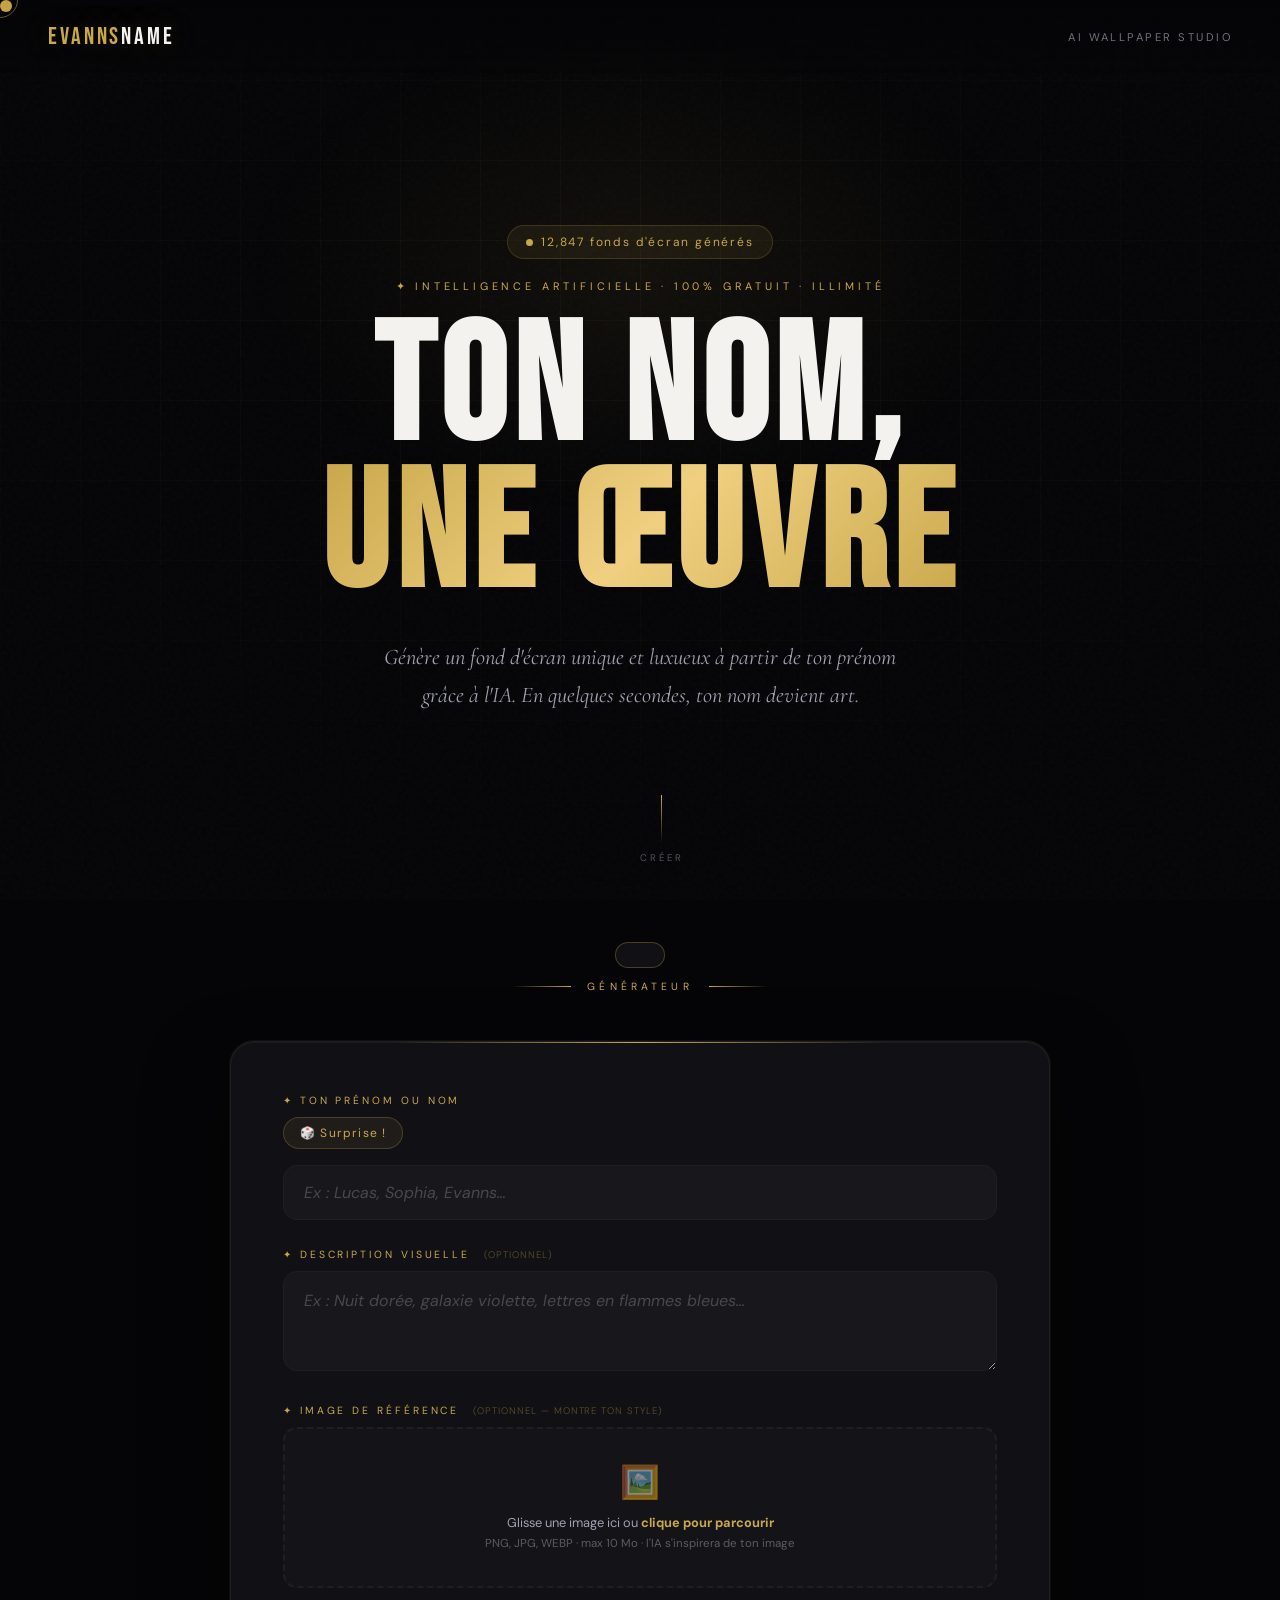
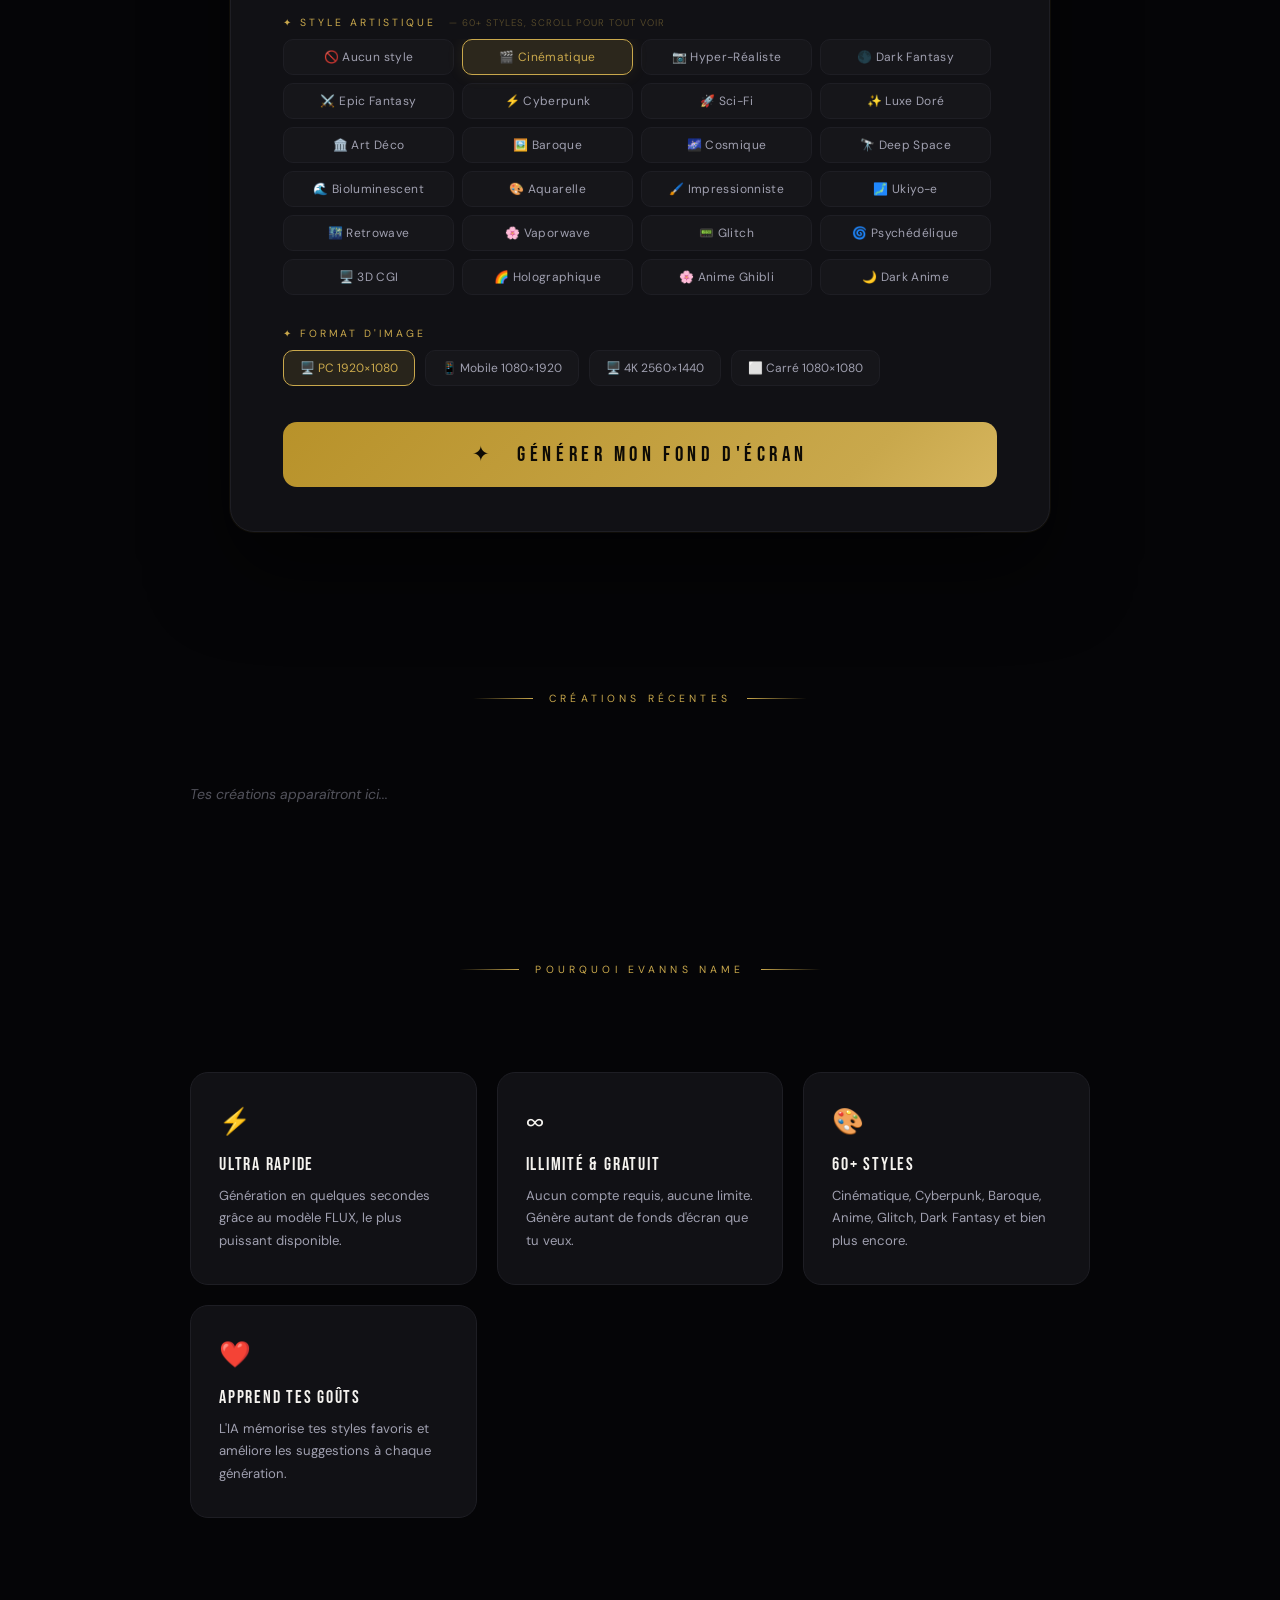
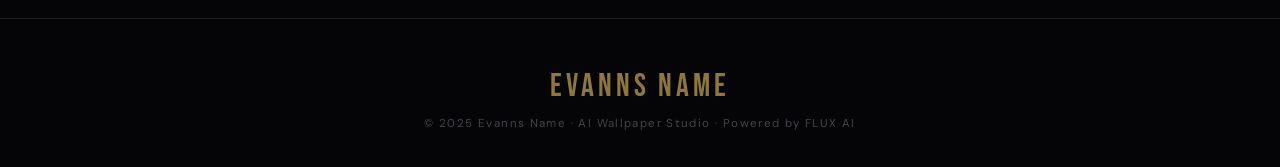
==== commit bd707227: "Update index.html" ====
--- a/index.html
+++ b/index.html
@@ -3,12 +3,27 @@
 <head>
   <meta charset="UTF-8" />
   <meta name="viewport" content="width=device-width, initial-scale=1.0" />
-  <title>Evanns Name — Transforme ton nom en art</title>
-  <!-- ✦ Monetag verification -->
+  <title id="pageTitle">Evanns Name — Transforme ton nom en art</title>
+
+  <meta name="description" content="Génère un fond d'écran unique avec ton prénom grâce à l'IA. 60+ styles artistiques, haute résolution, 100% gratuit et illimité." />
+  <meta name="keywords" content="fond d'écran prénom, wallpaper nom, IA générateur image, fond écran personnalisé, wallpaper AI" />
+  <meta name="author" content="Evanns Name" />
+
+  <meta property="og:title" content="Evanns Name — Transforme ton nom en art" />
+  <meta property="og:description" content="Génère un fond d'écran unique avec ton prénom grâce à l'IA FLUX. 100% gratuit, illimité." />
+  <meta property="og:type" content="website" />
+  <meta property="og:image" content="https://image.pollinations.ai/prompt/luxury%20gold%20wallpaper%20AI%20art%20name?width=1200&height=630&model=flux&nologo=true" />
+
+  <meta name="twitter:card" content="summary_large_image" />
+  <meta name="twitter:title" content="Evanns Name — Transforme ton nom en art" />
+  <meta name="twitter:description" content="Génère un fond d'écran unique avec ton prénom grâce à l'IA. 100% gratuit." />
+
   <meta name="monetag" content="05095801154a805a62f912ffd56c8bba">
+
   <link rel="preconnect" href="https://fonts.googleapis.com" />
   <link rel="preconnect" href="https://fonts.gstatic.com" crossorigin />
   <link href="https://fonts.googleapis.com/css2?family=Cormorant+Garamond:ital,wght@0,300;0,400;0,600;1,300;1,400&family=Bebas+Neue&family=DM+Sans:wght@300;400;500&display=swap" rel="stylesheet" />
+
   <style>
     *, *::before, *::after { box-sizing: border-box; margin: 0; padding: 0; }
     :root {
@@ -16,6 +31,7 @@
       --border: #1e1e24; --gold: #c9a84c; --gold2: #f0d080;
       --silver: #a0a0b0; --white: #f4f2ee;
       --glow: rgba(201,168,76,0.25); --radius: 14px;
+      --green: #4caf74; --red: #e05555; --orange: #e09a40;
     }
     html { scroll-behavior: smooth; }
     body { background:var(--black); color:var(--white); font-family:'DM Sans',sans-serif; min-height:100vh; overflow-x:hidden; cursor:none; }
@@ -30,10 +46,21 @@
     .nav-logo span { color:var(--white); }
     .nav-tag { font-size:.7rem;letter-spacing:.22em;text-transform:uppercase;color:var(--silver);opacity:.7; }
 
+    .counter-badge {
+      display:inline-flex;align-items:center;gap:8px;
+      background:rgba(201,168,76,0.08);border:1px solid rgba(201,168,76,0.2);
+      border-radius:50px;padding:8px 18px;margin-bottom:20px;
+      font-size:.75rem;letter-spacing:.15em;color:var(--gold);
+      animation:fadeUp .8s .15s forwards;opacity:0;
+    }
+    .counter-dot { width:7px;height:7px;background:var(--gold);border-radius:50%;animation:pulse 2s ease-in-out infinite; }
+    @keyframes pulse { 0%,100%{opacity:1;transform:scale(1)} 50%{opacity:.4;transform:scale(.7)} }
+
     .hero { position:relative;min-height:100vh;display:flex;flex-direction:column;align-items:center;justify-content:center;text-align:center;padding:120px 32px 80px;overflow:hidden; }
     .hero::after { content:'';position:absolute;top:30%;left:50%;transform:translate(-50%,-50%);width:800px;height:500px;background:radial-gradient(ellipse at center,rgba(201,168,76,.07) 0%,transparent 70%);pointer-events:none; }
     .grid-bg { position:absolute;inset:0;z-index:0;background-image:linear-gradient(rgba(201,168,76,.04) 1px,transparent 1px),linear-gradient(90deg,rgba(201,168,76,.04) 1px,transparent 1px);background-size:80px 80px;mask-image:radial-gradient(ellipse 80% 60% at 50% 40%,black 30%,transparent 100%);animation:gridDrift 20s linear infinite; }
     @keyframes gridDrift { 0%{background-position:0 0} 100%{background-position:80px 80px} }
+
     .hero-eyebrow { position:relative;z-index:2;font-size:.68rem;letter-spacing:.35em;text-transform:uppercase;color:var(--gold);opacity:0;animation:fadeUp .8s .2s forwards;margin-bottom:24px; }
     .hero-title { position:relative;z-index:2;font-family:'Bebas Neue',sans-serif;font-size:clamp(4.5rem,13vw,11rem);line-height:.88;letter-spacing:.04em;opacity:0;animation:fadeUp .9s .35s forwards; }
     .hero-title .line1 { display:block;color:var(--white); }
@@ -60,21 +87,73 @@
     .field-input:focus,.field-textarea:focus { border-color:rgba(201,168,76,.5);background:rgba(201,168,76,.04);box-shadow:0 0 0 3px rgba(201,168,76,.08),0 0 20px rgba(201,168,76,.06); }
     .field-textarea { resize:vertical;min-height:100px;line-height:1.6; }
 
-    /* Style grid scrollable */
-    .style-scroll-wrap { max-height:230px;overflow-y:auto;padding-right:6px;scrollbar-width:thin;scrollbar-color:var(--gold) var(--border); }
+    /* Surprise button */
+    .btn-surprise {
+      display:inline-flex;align-items:center;gap:8px;
+      background:rgba(201,168,76,0.08);border:1px solid rgba(201,168,76,0.25);
+      border-radius:50px;padding:7px 16px;margin-bottom:16px;
+      color:var(--gold);font-size:.75rem;letter-spacing:.1em;
+      cursor:none;transition:all .2s;font-family:'DM Sans',sans-serif;
+    }
+    .btn-surprise:hover { background:rgba(201,168,76,0.15);box-shadow:0 0 20px rgba(201,168,76,.15); }
+
+    /* ── LIKED STYLES BANNER ── */
+    .liked-styles-banner {
+      display:none;
+      width:100%;max-width:820px;
+      background:rgba(76,175,116,0.07);
+      border:1px solid rgba(76,175,116,0.25);
+      border-radius:16px;padding:16px 20px;margin-bottom:24px;
+      animation:fadeUp .5s forwards;
+    }
+    .liked-styles-banner.visible { display:block; }
+    .liked-banner-label { font-size:.6rem;letter-spacing:.28em;text-transform:uppercase;color:var(--green);margin-bottom:10px; }
+    .liked-styles-row { display:flex;flex-wrap:wrap;gap:6px; }
+    .liked-tag {
+      display:inline-flex;align-items:center;gap:6px;
+      background:rgba(76,175,116,0.12);border:1px solid rgba(76,175,116,0.3);
+      border-radius:50px;padding:5px 12px;font-size:.72rem;color:var(--green);
+      cursor:none;transition:all .2s;
+    }
+    .liked-tag:hover { background:rgba(76,175,116,0.2); }
+    .liked-tag-remove { opacity:.5;font-size:.8rem;cursor:none; }
+    .liked-tag-remove:hover { opacity:1; }
+
+    .style-scroll-wrap { max-height:260px;overflow-y:auto;padding-right:6px;scrollbar-width:thin;scrollbar-color:var(--gold) var(--border); }
     .style-scroll-wrap::-webkit-scrollbar { width:4px; }
     .style-scroll-wrap::-webkit-scrollbar-track { background:var(--border);border-radius:4px; }
     .style-scroll-wrap::-webkit-scrollbar-thumb { background:var(--gold);border-radius:4px; }
     .style-grid { display:grid;grid-template-columns:repeat(auto-fill,minmax(140px,1fr));gap:8px; }
-    .style-btn { padding:9px 10px;background:rgba(255,255,255,.02);border:1px solid var(--border);border-radius:10px;color:var(--silver);font-family:'DM Sans',sans-serif;font-size:.75rem;letter-spacing:.03em;cursor:none;transition:all .2s;text-align:center;white-space:nowrap;overflow:hidden;text-overflow:ellipsis; }
+    .style-btn { padding:9px 10px;background:rgba(255,255,255,.02);border:1px solid var(--border);border-radius:10px;color:var(--silver);font-family:'DM Sans',sans-serif;font-size:.75rem;letter-spacing:.03em;cursor:none;transition:all .2s;text-align:center;white-space:nowrap;overflow:hidden;text-overflow:ellipsis;position:relative; }
     .style-btn:hover { border-color:rgba(201,168,76,.35);color:var(--white);background:rgba(201,168,76,.05); }
     .style-btn.active { background:rgba(201,168,76,.14);border-color:var(--gold);color:var(--gold);box-shadow:0 0 16px rgba(201,168,76,.12); }
-
-    /* Resolution */
+    .style-btn.liked { border-color:rgba(76,175,116,0.4); }
+    .style-btn.liked::after { content:'♥';position:absolute;top:3px;right:5px;font-size:.55rem;color:var(--green);opacity:.7; }
+
     .res-row { display:flex;gap:10px;flex-wrap:wrap; }
     .res-btn { padding:9px 16px;background:rgba(255,255,255,.02);border:1px solid var(--border);border-radius:10px;color:var(--silver);font-family:'DM Sans',sans-serif;font-size:.75rem;cursor:none;transition:all .2s; }
     .res-btn:hover { border-color:rgba(201,168,76,.3);color:var(--white); }
     .res-btn.active { background:rgba(201,168,76,.12);border-color:var(--gold);color:var(--gold); }
+
+    /* ── IMAGE REFERENCE UPLOAD ── */
+    .upload-zone {
+      width:100%;border:2px dashed var(--border);border-radius:var(--radius);
+      padding:32px 20px;text-align:center;cursor:none;transition:all .3s;
+      position:relative;background:rgba(255,255,255,.015);
+    }
+    .upload-zone:hover,.upload-zone.drag-over {
+      border-color:rgba(201,168,76,.45);background:rgba(201,168,76,.04);
+    }
+    .upload-zone input[type=file] { position:absolute;inset:0;width:100%;height:100%;opacity:0;cursor:none; }
+    .upload-icon { font-size:2rem;margin-bottom:10px;opacity:.5; }
+    .upload-text { font-size:.8rem;color:var(--silver);line-height:1.6; }
+    .upload-text strong { color:var(--gold); }
+    .upload-preview-wrap { display:none;position:relative;margin-top:14px; }
+    .upload-preview-wrap.visible { display:block; }
+    .upload-preview { width:100%;max-height:200px;object-fit:cover;border-radius:10px;border:1px solid var(--border); }
+    .upload-preview-label { font-size:.65rem;letter-spacing:.2em;text-transform:uppercase;color:var(--green);margin-top:8px;display:block; }
+    .upload-remove { position:absolute;top:8px;right:8px;background:rgba(5,5,7,.8);border:1px solid rgba(224,85,85,.4);border-radius:50px;padding:4px 10px;font-size:.7rem;color:#e07070;cursor:none;transition:all .2s; }
+    .upload-remove:hover { background:rgba(224,85,85,.15); }
 
     .btn-generate { width:100%;margin-top:8px;padding:20px 32px;background:linear-gradient(135deg,#b8922a 0%,var(--gold) 40%,var(--gold2) 70%,#b8922a 100%);background-size:200% 200%;border:none;border-radius:var(--radius);color:#0d0a05;font-family:'Bebas Neue',sans-serif;font-size:1.3rem;letter-spacing:.22em;cursor:none;transition:transform .2s,box-shadow .3s;position:relative;overflow:hidden;animation:shimmer 4s ease-in-out infinite; }
     @keyframes shimmer { 0%,100%{background-position:0% 50%} 50%{background-position:100% 50%} }
@@ -84,8 +163,12 @@
 
     .result-area { width:100%;max-width:820px;margin-top:40px;display:none;flex-direction:column;align-items:center;animation:fadeUp .6s forwards; }
     .result-area.visible { display:flex; }
-    .result-frame { width:100%;border-radius:20px;overflow:hidden;border:1px solid var(--border);background:var(--panel);box-shadow:0 30px 80px rgba(0,0,0,.6),0 0 0 1px rgba(201,168,76,.08); }
-    .result-frame img { width:100%;display:block;border-radius:20px; }
+    .result-frame { width:100%;border-radius:20px;overflow:hidden;border:1px solid var(--border);background:var(--panel);box-shadow:0 30px 80px rgba(0,0,0,.6),0 0 0 1px rgba(201,168,76,.08);position:relative; }
+
+    .img-blur-wrap { position:relative;width:100%; }
+    .img-blur { width:100%;display:block;border-radius:20px;filter:blur(20px);transform:scale(1.05);transition:filter .8s ease,transform .8s ease; }
+    .img-blur.loaded { filter:blur(0);transform:scale(1); }
+
     .loading-state { display:none;flex-direction:column;align-items:center;justify-content:center;gap:24px;padding:80px 40px;text-align:center; }
     .loading-state.active { display:flex; }
     .loader-ring { width:56px;height:56px;border:2px solid var(--border);border-top-color:var(--gold);border-radius:50%;animation:spin .8s linear infinite; }
@@ -97,11 +180,87 @@
     .error-msg { display:none;background:rgba(200,50,50,.08);border:1px solid rgba(200,50,50,.25);border-radius:12px;padding:18px 24px;color:#e07070;font-size:.88rem;text-align:center;width:100%;max-width:820px;margin-top:20px; }
     .error-msg.show { display:block; }
 
-    .btn-download { margin-top:20px;padding:14px 40px;background:transparent;border:1px solid var(--gold);border-radius:var(--radius);color:var(--gold);font-family:'Bebas Neue',sans-serif;font-size:1rem;letter-spacing:.2em;cursor:none;transition:all .3s;display:flex;align-items:center;gap:10px; }
+    /* ── COUNTDOWN OVERLAY (point 3) ── */
+    .countdown-overlay {
+      display:none;position:fixed;inset:0;z-index:500;
+      background:rgba(5,5,7,0.92);backdrop-filter:blur(8px);
+      flex-direction:column;align-items:center;justify-content:center;gap:28px;
+    }
+    .countdown-overlay.active { display:flex; }
+    .countdown-title { font-family:'Cormorant Garamond',serif;font-style:italic;font-size:1.5rem;color:var(--white);text-align:center; }
+    .countdown-number { font-family:'Bebas Neue',sans-serif;font-size:5rem;color:var(--gold);line-height:1;text-shadow:0 0 40px var(--glow); }
+    .countdown-bar-wrap { width:260px;height:3px;background:var(--border);border-radius:3px;overflow:hidden; }
+    .countdown-bar { height:100%;background:linear-gradient(90deg,var(--gold),var(--gold2));border-radius:3px;width:100%;transform-origin:left;transition:transform 1s linear; }
+    .countdown-sub { font-size:.72rem;letter-spacing:.25em;text-transform:uppercase;color:var(--silver);opacity:.5; }
+
+    /* ── REGEN SMARTLINK BTN (point 2) ── */
+    .btn-regen-smart { padding:14px 28px;background:transparent;border:1px solid rgba(201,168,76,0.35);border-radius:var(--radius);color:var(--gold);font-family:'Bebas Neue',sans-serif;font-size:1rem;letter-spacing:.2em;cursor:none;transition:all .3s;display:flex;align-items:center;gap:10px; }
+    .btn-regen-smart:hover { background:rgba(201,168,76,.08);transform:translateY(-2px); }
+
+    .action-row { display:flex;gap:12px;flex-wrap:wrap;justify-content:center;margin-top:20px;width:100%; }
+
+    .btn-download { padding:14px 28px;background:transparent;border:1px solid var(--gold);border-radius:var(--radius);color:var(--gold);font-family:'Bebas Neue',sans-serif;font-size:1rem;letter-spacing:.2em;cursor:none;transition:all .3s;display:flex;align-items:center;gap:10px; }
     .btn-download:hover { background:rgba(201,168,76,.1);box-shadow:0 0 30px rgba(201,168,76,.2);transform:translateY(-2px); }
     .btn-download svg { width:16px;height:16px; }
-    .dl-notice { font-size:.75rem; color:var(--silver); text-align:center; max-width:440px; line-height:1.65; padding:10px 16px; border:1px solid rgba(201,168,76,.18); border-radius:10px; background:rgba(201,168,76,.04); }
+
+    .btn-share { padding:14px 28px;background:transparent;border:1px solid rgba(160,160,176,0.3);border-radius:var(--radius);color:var(--silver);font-family:'Bebas Neue',sans-serif;font-size:1rem;letter-spacing:.2em;cursor:none;transition:all .3s;display:flex;align-items:center;gap:10px; }
+    .btn-share:hover { border-color:rgba(160,160,176,0.6);color:var(--white);transform:translateY(-2px); }
+
+    .dl-notice { font-size:.75rem;color:var(--silver);text-align:center;max-width:440px;line-height:1.65;padding:10px 16px;border:1px solid rgba(201,168,76,.18);border-radius:10px;background:rgba(201,168,76,.04); }
     .dl-notice strong { color:var(--gold); }
+
+    /* ── FEEDBACK ZONE ── */
+    .feedback-zone {
+      display:none;
+      width:100%;margin-top:28px;
+      background:var(--panel);border:1px solid var(--border);
+      border-radius:20px;padding:28px 32px;
+      flex-direction:column;align-items:center;gap:16px;
+      animation:fadeUp .5s forwards;
+      position:relative;overflow:hidden;
+    }
+    .feedback-zone::before { content:'';position:absolute;top:0;left:20%;right:20%;height:1px;background:linear-gradient(90deg,transparent,rgba(201,168,76,.4),transparent); }
+    .feedback-zone.visible { display:flex; }
+    .feedback-title { font-family:'Cormorant Garamond',serif;font-style:italic;font-size:1.1rem;color:var(--white);text-align:center; }
+    .feedback-sub { font-size:.72rem;color:var(--silver);opacity:.6;text-align:center; }
+    .feedback-btns { display:flex;gap:12px;flex-wrap:wrap;justify-content:center; }
+
+    .fb-btn {
+      display:flex;flex-direction:column;align-items:center;gap:6px;
+      padding:16px 24px;border-radius:var(--radius);
+      font-family:'DM Sans',sans-serif;font-size:.78rem;letter-spacing:.08em;
+      cursor:none;transition:all .25s;border:1px solid transparent;
+    }
+    .fb-btn-emoji { font-size:1.6rem; }
+    .fb-btn-yes { background:rgba(76,175,116,.08);border-color:rgba(76,175,116,.25);color:var(--green); }
+    .fb-btn-yes:hover { background:rgba(76,175,116,.18);border-color:rgba(76,175,116,.5);transform:translateY(-2px);box-shadow:0 8px 24px rgba(76,175,116,.15); }
+    .fb-btn-little { background:rgba(224,154,64,.08);border-color:rgba(224,154,64,.25);color:var(--orange); }
+    .fb-btn-little:hover { background:rgba(224,154,64,.18);border-color:rgba(224,154,64,.5);transform:translateY(-2px);box-shadow:0 8px 24px rgba(224,154,64,.15); }
+    .fb-btn-no { background:rgba(224,85,85,.08);border-color:rgba(224,85,85,.25);color:var(--red); }
+    .fb-btn-no:hover { background:rgba(224,85,85,.18);border-color:rgba(224,85,85,.5);transform:translateY(-2px);box-shadow:0 8px 24px rgba(224,85,85,.15); }
+
+    .feedback-response {
+      display:none;
+      background:rgba(255,255,255,.03);border-radius:12px;
+      padding:16px 20px;text-align:center;width:100%;
+      font-size:.84rem;line-height:1.7;color:var(--silver);
+      animation:fadeUp .4s forwards;
+    }
+    .feedback-response.visible { display:block; }
+    .feedback-response strong { color:var(--gold); }
+    .feedback-response.green strong { color:var(--green); }
+    .feedback-response.orange strong { color:var(--orange); }
+    .feedback-response.red strong { color:var(--red); }
+
+    /* ── GALLERY ── */
+    .section-gallery { position:relative;z-index:2;padding:40px 24px 80px;display:flex;flex-direction:column;align-items:center; }
+    .gallery-grid { display:grid;grid-template-columns:repeat(auto-fill,minmax(200px,1fr));gap:12px;width:100%;max-width:900px;margin-top:32px; }
+    .gallery-item { position:relative;border-radius:14px;overflow:hidden;border:1px solid var(--border);aspect-ratio:16/9;cursor:none;transition:transform .3s,border-color .3s;background:var(--panel); }
+    .gallery-item:hover { transform:scale(1.03);border-color:rgba(201,168,76,.4); }
+    .gallery-item img { width:100%;height:100%;object-fit:cover;display:block; }
+    .gallery-item-name { position:absolute;bottom:0;left:0;right:0;padding:8px 12px;background:linear-gradient(0deg,rgba(5,5,7,.9),transparent);font-family:'Bebas Neue',sans-serif;font-size:.9rem;letter-spacing:.1em;color:var(--gold); }
+    .gallery-item-heart { position:absolute;top:8px;right:8px;font-size:.8rem;opacity:.8; }
+    .gallery-empty { color:var(--silver);font-size:.88rem;opacity:.5;font-style:italic; }
 
     .section-features { position:relative;z-index:2;padding:80px 24px 100px;display:flex;flex-direction:column;align-items:center; }
     .features-grid { display:grid;grid-template-columns:repeat(auto-fit,minmax(220px,1fr));gap:20px;width:100%;max-width:900px;margin-top:48px; }
@@ -115,14 +274,36 @@
     .footer-logo { font-family:'Bebas Neue',sans-serif;font-size:2rem;letter-spacing:.12em;color:var(--gold);opacity:.7;margin-bottom:10px; }
     .footer-copy { font-size:.72rem;color:var(--silver);opacity:.4;letter-spacing:.12em; }
 
+    .toast { position:fixed;bottom:32px;left:50%;transform:translateX(-50%) translateY(100px);z-index:9997;background:var(--panel);border:1px solid rgba(201,168,76,.3);border-radius:50px;padding:12px 24px;font-size:.82rem;color:var(--gold);letter-spacing:.08em;transition:transform .4s cubic-bezier(.34,1.56,.64,1);pointer-events:none; }
+    .toast.show { transform:translateX(-50%) translateY(0); }
+
     @keyframes fadeUp { from{opacity:0;transform:translateY(24px)} to{opacity:1;transform:translateY(0)} }
-    @media(max-width:640px) { nav{padding:18px 20px} .gen-card{padding:28px 18px} .style-grid{grid-template-columns:repeat(2,1fr)} }
+
+    @media(max-width:640px) {
+      nav{padding:18px 20px}
+      .gen-card{padding:28px 18px}
+      .style-grid{grid-template-columns:repeat(2,1fr)}
+      #cursor,#cursor-ring{display:none}
+      body{cursor:auto}
+      .upload-zone input[type=file]{cursor:pointer}
+      .style-btn{cursor:pointer}
+      .btn-surprise,.btn-generate,.res-btn,.fb-btn,.btn-download,.btn-share{cursor:pointer}
+    }
   </style>
 </head>
 <body>
 
+<!-- COUNTDOWN OVERLAY -->
+<div class="countdown-overlay" id="countdownOverlay">
+  <p class="countdown-title">✦ L'IA compose ton œuvre…</p>
+  <div class="countdown-number" id="countdownNum">5</div>
+  <div class="countdown-bar-wrap"><div class="countdown-bar" id="countdownBar"></div></div>
+  <p class="countdown-sub">Préparation de ta création</p>
+</div>
+
 <div id="cursor"></div>
 <div id="cursor-ring"></div>
+<div class="toast" id="toast"></div>
 
 <nav>
   <div class="nav-logo">Evanns<span>Name</span></div>
@@ -131,6 +312,10 @@
 
 <section class="hero">
   <div class="grid-bg"></div>
+  <div class="counter-badge">
+    <div class="counter-dot"></div>
+    <span id="counterText">Chargement...</span>
+  </div>
   <p class="hero-eyebrow">✦ Intelligence artificielle · 100% gratuit · Illimité</p>
   <h1 class="hero-title">
     <span class="line1">Ton nom,</span>
@@ -142,82 +327,51 @@
 
 <section class="section-gen">
   <div class="section-label">Générateur</div>
+
+  <!-- Liked styles banner -->
+  <div class="liked-styles-banner" id="likedStylesBanner">
+    <div class="liked-banner-label">♥ Tes styles favoris</div>
+    <div class="liked-styles-row" id="likedStylesRow"></div>
+  </div>
+
   <div class="gen-card">
 
     <div class="field-group">
       <label class="field-label" for="nameInput">✦ Ton prénom ou nom</label>
+      <button class="btn-surprise" onclick="surpriseMe()">🎲 Surprise !</button>
       <input id="nameInput" class="field-input" type="text" placeholder="Ex : Lucas, Sophia, Evanns…" maxlength="40" />
     </div>
 
     <div class="field-group">
       <label class="field-label" for="descInput">✦ Description visuelle <span class="field-hint">(optionnel)</span></label>
-      <textarea id="descInput" class="field-textarea" placeholder="Ex : Nuit dorée, galaxie violette, lettres en flammes bleues, fond noir avec des étoiles…"></textarea>
+      <textarea id="descInput" class="field-textarea" placeholder="Ex : Nuit dorée, galaxie violette, lettres en flammes bleues…"></textarea>
     </div>
 
+    <!-- IMAGE REFERENCE UPLOAD -->
     <div class="field-group">
-      <label class="field-label">✦ Style artistique <span class="field-hint">— scroll pour tout voir</span></label>
+      <label class="field-label">✦ Image de référence <span class="field-hint">(optionnel — montre ton style)</span></label>
+      <div class="upload-zone" id="uploadZone">
+        <input type="file" id="refImageInput" accept="image/*" />
+        <div id="uploadPlaceholder">
+          <div class="upload-icon">🖼️</div>
+          <div class="upload-text">
+            Glisse une image ici ou <strong>clique pour parcourir</strong><br>
+            <span style="opacity:.5;font-size:.72rem;">PNG, JPG, WEBP · max 10 Mo · l'IA s'inspirera de ton image</span>
+          </div>
+        </div>
+      </div>
+      <div class="upload-preview-wrap" id="uploadPreviewWrap">
+        <img id="uploadPreview" class="upload-preview" src="" alt="Référence" />
+        <span class="upload-preview-label" id="uploadStatusLabel">✦ Analyse Claude en cours…</span>
+        <button class="upload-remove" onclick="removeRefImage()">✕ Retirer</button>
+      </div>
+    </div>
+
+    <div class="field-group">
+      <label class="field-label">✦ Style artistique <span class="field-hint">— 60+ styles, scroll pour tout voir</span></label>
       <div class="style-scroll-wrap">
         <div class="style-grid" id="styleGrid">
-          <button class="style-btn" data-style="">🚫 Aucun style</button>
-          <!-- RÉALISME -->
-          <button class="style-btn active" data-style="cinematic photorealism, dramatic film lighting, movie poster">🎬 Cinématique</button>
-          <button class="style-btn" data-style="hyper-realistic photography, studio lighting, 8K ultra detail">📷 Hyper-Réaliste</button>
-          <button class="style-btn" data-style="portrait photography, bokeh background, golden hour warm light">🌅 Portrait Photo</button>
-          <button class="style-btn" data-style="macro photography, extreme close-up, shallow depth of field">🔬 Macro</button>
-          <!-- FANTASTIQUE -->
-          <button class="style-btn" data-style="dark fantasy digital art, ominous shadows, gothic atmosphere, ArtStation trending">🌑 Dark Fantasy</button>
-          <button class="style-btn" data-style="epic high fantasy concept art, magical world, dragons, ArtStation">⚔️ Epic Fantasy</button>
-          <button class="style-btn" data-style="Lord of the Rings style epic landscape concept art, Tolkien">🧙 Tolkien</button>
-          <button class="style-btn" data-style="horror supernatural dark atmospheric fog shadows">👻 Horror</button>
-          <button class="style-btn" data-style="lovecraftian cosmic horror eldritch tentacles dark abyss">🐙 Lovecraft</button>
-          <!-- SCI-FI & FUTURISTE -->
-          <button class="style-btn" data-style="neon cyberpunk futuristic city, rain reflections, neon signs, year 2077">⚡ Cyberpunk</button>
-          <button class="style-btn" data-style="sci-fi space opera, alien planet, futuristic spacecraft">🚀 Sci-Fi</button>
-          <button class="style-btn" data-style="steampunk Victorian brass mechanical gears, copper pipes, clockwork">⚙️ Steampunk</button>
-          <button class="style-btn" data-style="solarpunk biopunk organic futuristic nature overgrown city">🌿 Solarpunk</button>
-          <button class="style-btn" data-style="dieselpunk noir 1940s industrial dark gritty">🏭 Dieselpunk</button>
-          <!-- LUXE & OR -->
-          <button class="style-btn" data-style="luxury gold abstract art, pure black background, ornate golden details, premium brand">✨ Luxe Doré</button>
-          <button class="style-btn" data-style="art deco luxury gold geometric patterns 1920s gatsby vintage">🏛️ Art Déco</button>
-          <button class="style-btn" data-style="baroque ornate oil painting, gold leaf, rich dramatic colors">🖼️ Baroque</button>
-          <button class="style-btn" data-style="black and gold minimal elegant luxury brand aesthetic">⬛ Noir & Or</button>
-          <button class="style-btn" data-style="renaissance classical painting dramatic chiaroscuro Rembrandt">🕯️ Renaissance</button>
-          <!-- ESPACE & NATURE -->
-          <button class="style-btn" data-style="cosmic nebula 3D render galaxy stars milky way deep space">🌌 Cosmique</button>
-          <button class="style-btn" data-style="deep space astronomy NASA photograph aurora borealis northern lights">🔭 Deep Space</button>
-          <button class="style-btn" data-style="bioluminescent ocean underwater glowing sea creatures dark depths">🌊 Bioluminescent</button>
-          <button class="style-btn" data-style="enchanted magical forest fairy lights glowing mushrooms mist">🌲 Forêt Enchantée</button>
-          <button class="style-btn" data-style="volcanic eruption dramatic fire lava epic landscape">🌋 Volcan</button>
-          <button class="style-btn" data-style="underwater ocean coral reef colorful fish tropical">🐠 Sous-Marin</button>
-          <!-- PEINTURE CLASSIQUE -->
-          <button class="style-btn" data-style="watercolor soft pastel dreamy aesthetic delicate brushstrokes">🎨 Aquarelle</button>
-          <button class="style-btn" data-style="oil painting impressionist Monet style visible brushstrokes soft light">🖌️ Impressionniste</button>
-          <button class="style-btn" data-style="traditional Japanese ukiyo-e woodblock print Hokusai style">🗾 Ukiyo-e</button>
-          <button class="style-btn" data-style="Chinese ink wash painting sumi-e mountains misty atmosphere">☯️ Sumi-e</button>
-          <button class="style-btn" data-style="stained glass cathedral colorful light medieval gothic church">🪟 Vitrail</button>
-          <button class="style-btn" data-style="African tribal art bold patterns vivid colors traditional">🌍 Art Tribal</button>
-          <!-- NUMÉRIQUE & RÉTRO -->
-          <button class="style-btn" data-style="minimalist clean modern typography flat geometric design">◻️ Minimal</button>
-          <button class="style-btn" data-style="retrowave synthwave purple pink sunset 80s retro neon grid">🌃 Retrowave</button>
-          <button class="style-btn" data-style="vaporwave aesthetic pastel pink blue nostalgia 1980s Japanese">🌸 Vaporwave</button>
-          <button class="style-btn" data-style="glitch art digital distortion VHS error RGB color split noise">📟 Glitch</button>
-          <button class="style-btn" data-style="psychedelic surreal trippy vivid kaleidoscope fractals">🌀 Psychédélique</button>
-          <button class="style-btn" data-style="graffiti street art urban mural bold spray paint tag">🎭 Street Art</button>
-          <button class="style-btn" data-style="pixel art retro video game 8-bit 16-bit style">👾 Pixel Art</button>
-          <button class="style-btn" data-style="pop art Andy Warhol style bold colors halftone print">🟡 Pop Art</button>
-          <!-- 3D & RENDER -->
-          <button class="style-btn" data-style="Octane render 3D CGI photorealistic studio shot glossy">🖥️ 3D CGI</button>
-          <button class="style-btn" data-style="Unreal Engine 5 hyper realistic render volumetric lighting ray tracing">🎮 Unreal Engine</button>
-          <button class="style-btn" data-style="glass crystal transparent material refraction caustics light">💎 Verre & Cristal</button>
-          <button class="style-btn" data-style="neon light painting glowing light strokes long exposure photography">💡 Neon Light</button>
-          <button class="style-btn" data-style="low poly geometric abstract colorful 3D faceted shapes">💠 Low Poly</button>
-          <button class="style-btn" data-style="isometric 3D detailed city miniature game design diorama">🏙️ Isométrique</button>
-          <button class="style-btn" data-style="holographic iridescent chrome metallic rainbow surface">🌈 Holographique</button>
-          <!-- ANIME & MANGA -->
-          <button class="style-btn" data-style="anime style Studio Ghibli soft beautiful magical scenery">🌸 Anime Ghibli</button>
-          <button class="style-btn" data-style="manga black and white detailed ink illustration dynamic">📚 Manga</button>
-          <button class="style-btn" data-style="dark moody anime aesthetic atmospheric glow violet blue">🌙 Dark Anime</button>
-          <button class="style-btn" data-style="shonen anime action dynamic energy explosion bright">⚡ Shonen Anime</button>
+          <!-- Styles are injected by JS for liked-style highlighting -->
         </div>
       </div>
     </div>
@@ -245,22 +399,65 @@
         <div class="loader-ring"></div>
         <p class="loader-text">L'IA compose ton œuvre<span class="loader-dots"></span></p>
       </div>
-      <img id="resultImg" src="" alt="Wallpaper généré" style="display:none;" />
+      <div class="img-blur-wrap" id="imgWrap" style="display:none;">
+        <img id="resultImg" class="img-blur" src="" alt="Wallpaper généré" />
+      </div>
     </div>
+
     <div id="downloadWrap" style="display:none;flex-direction:column;align-items:center;gap:12px;width:100%;">
-      <button class="btn-download" id="downloadBtn">
-        <svg viewBox="0 0 24 24" fill="none" stroke="currentColor" stroke-width="2" stroke-linecap="round" stroke-linejoin="round">
-          <path d="M21 15v4a2 2 0 01-2 2H5a2 2 0 01-2-2v-4"/>
-          <polyline points="7 10 12 15 17 10"/>
-          <line x1="12" y1="15" x2="12" y2="3"/>
-        </svg>
-        Télécharger le fond d'écran
-      </button>
+      <div class="action-row">
+        <button class="btn-download" id="downloadBtn">
+          <svg viewBox="0 0 24 24" fill="none" stroke="currentColor" stroke-width="2" stroke-linecap="round" stroke-linejoin="round">
+            <path d="M21 15v4a2 2 0 01-2 2H5a2 2 0 01-2-2v-4"/>
+            <polyline points="7 10 12 15 17 10"/>
+            <line x1="12" y1="15" x2="12" y2="3"/>
+          </svg>
+          Télécharger
+        </button>
+        <button class="btn-share" id="shareBtn" onclick="shareImage()">
+          <svg viewBox="0 0 24 24" fill="none" stroke="currentColor" stroke-width="2" stroke-linecap="round" stroke-linejoin="round" width="16" height="16">
+            <circle cx="18" cy="5" r="3"/><circle cx="6" cy="12" r="3"/><circle cx="18" cy="19" r="3"/>
+            <line x1="8.59" y1="13.51" x2="15.42" y2="17.49"/><line x1="15.41" y1="6.51" x2="8.59" y2="10.49"/>
+          </svg>
+          Partager
+        </button>
+        <button class="btn-regen-smart" onclick="regenWithSmart()">
+          ↺ &nbsp; Régénérer
+        </button>
+      </div>
       <p class="dl-notice">
-        ⚠️ <strong>Important :</strong> Une pub sera affichée au 1er clic — c'est gratuit et nécessaire.<br>
-        Si tu vois la pub, fais <strong>retour</strong> puis appuie à nouveau sur <strong>Télécharger</strong> — ton image se lancera directement.
+        ✦ <strong>100% gratuit</strong> — Une publicité s'ouvrira dans un nouvel onglet lors du téléchargement. C'est ce qui nous permet de rester gratuits.
       </p>
     </div>
+
+    <!-- FEEDBACK ZONE -->
+    <div class="feedback-zone" id="feedbackZone">
+      <div class="feedback-title">✦ Ce style te plaît ?</div>
+      <div class="feedback-sub">L'IA s'adapte à tes goûts pour les prochaines créations.</div>
+      <div class="feedback-btns">
+        <button class="fb-btn fb-btn-yes" onclick="giveFeedback('yes'); openSmart();">
+          <span class="fb-btn-emoji">❤️</span>
+          J'adore !
+        </button>
+        <button class="fb-btn fb-btn-little" onclick="giveFeedback('little')">
+          <span class="fb-btn-emoji">🤔</span>
+          Un peu…
+        </button>
+        <button class="fb-btn fb-btn-no" onclick="giveFeedback('no')">
+          <span class="fb-btn-emoji">💔</span>
+          Non
+        </button>
+      </div>
+      <div class="feedback-response" id="feedbackResponse"></div>
+    </div>
+  </div>
+</section>
+
+<!-- GALLERY -->
+<section class="section-gallery" id="gallerySection">
+  <div class="section-label">Créations récentes</div>
+  <div class="gallery-grid" id="galleryGrid">
+    <p class="gallery-empty">Tes créations apparaîtront ici...</p>
   </div>
 </section>
 
@@ -269,8 +466,8 @@
   <div class="features-grid">
     <div class="feature-card"><div class="feature-icon">⚡</div><div class="feature-title">Ultra Rapide</div><div class="feature-desc">Génération en quelques secondes grâce au modèle FLUX, le plus puissant disponible.</div></div>
     <div class="feature-card"><div class="feature-icon">∞</div><div class="feature-title">Illimité & Gratuit</div><div class="feature-desc">Aucun compte requis, aucune limite. Génère autant de fonds d'écran que tu veux.</div></div>
-    <div class="feature-card"><div class="feature-icon">🎨</div><div class="feature-title">40+ Styles</div><div class="feature-desc">Cinématique, Cyberpunk, Baroque, Anime, Glitch, Dark Fantasy et bien plus encore.</div></div>
-    <div class="feature-card"><div class="feature-icon">✦</div><div class="feature-title">100% Unique</div><div class="feature-desc">Chaque génération est une création originale. Ton nom, ton style, ta vision.</div></div>
+    <div class="feature-card"><div class="feature-icon">🎨</div><div class="feature-title">60+ Styles</div><div class="feature-desc">Cinématique, Cyberpunk, Baroque, Anime, Glitch, Dark Fantasy et bien plus encore.</div></div>
+    <div class="feature-card"><div class="feature-icon">❤️</div><div class="feature-title">Apprend tes goûts</div><div class="feature-desc">L'IA mémorise tes styles favoris et améliore les suggestions à chaque génération.</div></div>
   </div>
 </section>
 
@@ -280,141 +477,630 @@
 </footer>
 
 <script>
-  // CURSOR
+  // ─── CURSOR ───────────────────────────────────────────
   const cursor = document.getElementById('cursor');
   const ring   = document.getElementById('cursor-ring');
   let mx=0,my=0,rx=0,ry=0;
   document.addEventListener('mousemove',e=>{ mx=e.clientX;my=e.clientY;cursor.style.transform=`translate(${mx-6}px,${my-6}px)`; });
   (function loop(){ rx+=(mx-rx-18)*.12;ry+=(my-ry-18)*.12;ring.style.transform=`translate(${rx}px,${ry}px)`;requestAnimationFrame(loop); })();
 
-  // STYLE SELECT
-  let selectedStyle='cinematic photorealism, dramatic film lighting, movie poster';
-  document.querySelectorAll('.style-btn').forEach(btn=>{
-    btn.addEventListener('click',()=>{
-      document.querySelectorAll('.style-btn').forEach(b=>b.classList.remove('active'));
+  // ─── ALL STYLES DEFINITION ────────────────────────────
+  const ALL_STYLES = [
+    { emoji:'🚫', label:'Aucun style',      style:'' },
+    { emoji:'🎬', label:'Cinématique',       style:'cinematic photorealism, dramatic film lighting, movie poster' },
+    { emoji:'📷', label:'Hyper-Réaliste',   style:'hyper-realistic photography, studio lighting, 8K ultra detail' },
+    { emoji:'🌑', label:'Dark Fantasy',      style:'dark fantasy digital art, ominous shadows, gothic atmosphere' },
+    { emoji:'⚔️', label:'Epic Fantasy',     style:'epic high fantasy concept art, magical world, dragons' },
+    { emoji:'⚡', label:'Cyberpunk',         style:'neon cyberpunk futuristic city, rain reflections, neon signs' },
+    { emoji:'🚀', label:'Sci-Fi',            style:'sci-fi space opera, alien planet, futuristic spacecraft' },
+    { emoji:'✨', label:'Luxe Doré',         style:'luxury gold abstract art, pure black background, ornate golden details' },
+    { emoji:'🏛️', label:'Art Déco',         style:'art deco luxury gold geometric patterns 1920s gatsby vintage' },
+    { emoji:'🖼️', label:'Baroque',          style:'baroque ornate oil painting, gold leaf, rich dramatic colors' },
+    { emoji:'🌌', label:'Cosmique',          style:'cosmic nebula 3D render galaxy stars milky way deep space' },
+    { emoji:'🔭', label:'Deep Space',        style:'deep space astronomy NASA photograph aurora borealis' },
+    { emoji:'🌊', label:'Bioluminescent',    style:'bioluminescent ocean underwater glowing sea creatures' },
+    { emoji:'🎨', label:'Aquarelle',         style:'watercolor soft pastel dreamy aesthetic delicate brushstrokes' },
+    { emoji:'🖌️', label:'Impressionniste',  style:'oil painting impressionist Monet style visible brushstrokes' },
+    { emoji:'🗾', label:'Ukiyo-e',           style:'traditional Japanese ukiyo-e woodblock print Hokusai style' },
+    { emoji:'🌃', label:'Retrowave',         style:'retrowave synthwave purple pink sunset 80s retro neon grid' },
+    { emoji:'🌸', label:'Vaporwave',         style:'vaporwave aesthetic pastel pink blue nostalgia 1980s Japanese' },
+    { emoji:'📟', label:'Glitch',            style:'glitch art digital distortion VHS error RGB color split' },
+    { emoji:'🌀', label:'Psychédélique',     style:'psychedelic surreal trippy vivid kaleidoscope fractals' },
+    { emoji:'🖥️', label:'3D CGI',           style:'Octane render 3D CGI photorealistic studio shot glossy' },
+    { emoji:'🌈', label:'Holographique',     style:'holographic iridescent chrome metallic rainbow surface' },
+    { emoji:'🌸', label:'Anime Ghibli',      style:'anime style Studio Ghibli soft beautiful magical scenery' },
+    { emoji:'🌙', label:'Dark Anime',        style:'dark moody anime aesthetic atmospheric glow violet blue' },
+    { emoji:'◻️', label:'Minimal',           style:'minimalist clean modern typography flat geometric design' },
+    { emoji:'🟡', label:'Pop Art',           style:'pop art Andy Warhol style bold colors halftone print' },
+    { emoji:'💎', label:'Verre & Cristal',   style:'glass crystal transparent material refraction caustics light' },
+    { emoji:'💠', label:'Low Poly',          style:'low poly geometric abstract colorful 3D faceted shapes' },
+    { emoji:'🌍', label:'Art Tribal',        style:'African tribal art bold patterns vivid colors traditional' },
+    { emoji:'🪟', label:'Vitrail',           style:'stained glass cathedral colorful light medieval gothic church' },
+    { emoji:'👻', label:'Horror',            style:'horror supernatural dark atmospheric fog shadows' },
+    { emoji:'⚙️', label:'Steampunk',        style:'steampunk Victorian brass mechanical gears, copper pipes' },
+    { emoji:'👾', label:'Pixel Art',         style:'pixel art retro video game 8-bit 16-bit style' },
+    { emoji:'💡', label:'Neon Light',        style:'neon light painting glowing light strokes long exposure' },
+    { emoji:'🎭', label:'Street Art',        style:'graffiti street art urban mural bold spray paint tag' },
+    // ── NOUVEAUX STYLES ──
+    { emoji:'🪨', label:'Pierre & Roche',    style:'carved stone texture ancient rock engraving monumental sculpture dramatic lighting' },
+    { emoji:'🌿', label:'Nature Organique',  style:'organic nature lush green botanical jungle macro photography vivid colors' },
+    { emoji:'❄️', label:'Cristal de Glace',  style:'ice crystal frozen winter blue white frost macro photograph ethereal' },
+    { emoji:'🔥', label:'Inferno',           style:'blazing fire inferno molten lava volcanic explosion dramatic red orange' },
+    { emoji:'🌊', label:'Aquatique',         style:'deep ocean waves underwater blue turquoise coral reef fluid art' },
+    { emoji:'🏺', label:'Grec Antique',      style:'ancient Greek classical sculpture white marble Athens mythology epic' },
+    { emoji:'🌅', label:'Golden Hour',       style:'golden hour sunset sky warm orange pink cinematic landscape photography' },
+    { emoji:'🌑', label:'Éclipse Totale',    style:'total solar eclipse dramatic black sky corona ring of fire astral' },
+    { emoji:'🦋', label:'Papillon & Nature', style:'butterfly wings macro extreme close-up iridescent prismatic nature magical' },
+    { emoji:'🧬', label:'Bio-Organique',     style:'organic bio-mechanical fractal growth cellular micro biology abstract art' },
+    { emoji:'🃏', label:'Carte de Tarot',    style:'tarot card mystical ornate vintage esoteric art nouveau occult illustration' },
+    { emoji:'🌙', label:'Mythologie',        style:'Greek mythology gods Olympus divine celestial epic painting golden age' },
+    { emoji:'🏯', label:'Japonais',          style:'Japanese traditional ink brush sumi-e bamboo cherry blossom zen minimalism' },
+    { emoji:'🦁', label:'Sauvage',           style:'wild animal safari lion tiger powerful majestic wildlife photography dramatic' },
+    { emoji:'🪐', label:'Planète Alien',     style:'alien world exoplanet terraformed rings moons surreal sci-fi landscape' },
+    { emoji:'🏙️', label:'Mégapole Nuit',    style:'night city skyline skyscrapers lights reflections metropolis aerial view' },
+    { emoji:'🎪', label:'Cirque Fantôme',    style:'dark circus phantom surreal gothic tent carnival nightmare dreamlike' },
+    { emoji:'💀', label:'Memento Mori',      style:'skull dark baroque vanitas death memento mori dramatic chiaroscuro' },
+    { emoji:'🌺', label:'Floral Luxe',       style:'luxury floral botanical gold rose peony orchid macro delicate opulent' },
+    { emoji:'🌐', label:'Matrix Digital',    style:'matrix digital rain green code data stream cyber cyberspace' },
+    { emoji:'🪬', label:'Spirituel',         style:'spiritual cosmic sacred geometry mandala divine light mystical aura glowing' },
+    { emoji:'🎻', label:'Art Nouveau',       style:'art nouveau Mucha style organic flowing botanical ornamental poster illustration' },
+    { emoji:'🧊', label:'Néon Glacé',        style:'ice neon cool blue turquoise frozen metallic chrome winter futurism' },
+    { emoji:'🌋', label:'Volcanique',        style:'volcanic eruption magma lava flow geological formation fire earth power' },
+    { emoji:'🤖', label:'Mecha Robot',       style:'giant mecha robot anime mechanical armor detailed sci-fi futuristic design' },
+    { emoji:'🎆', label:'Feux d\'Artifice',  style:'fireworks explosion colorful light trails sparkles celebration night sky' },
+    { emoji:'🧿', label:'Cosmique Spirituel',style:'evil eye talisman spiritual amulet turquoise gold ornate protective magic' },
+  ];
+
+  // ─── LIKED STYLES SYSTEM ──────────────────────────────
+  let likedStyles   = JSON.parse(localStorage.getItem('evannsLikedStyles')  || '[]');
+  // likedStyles: array of style strings
+
+  function saveLikedStyles() {
+    localStorage.setItem('evannsLikedStyles', JSON.stringify(likedStyles));
+  }
+
+  function addLikedStyle(styleStr) {
+    if (styleStr && !likedStyles.includes(styleStr)) {
+      likedStyles.unshift(styleStr);
+      if (likedStyles.length > 12) likedStyles = likedStyles.slice(0, 12);
+      saveLikedStyles();
+      renderLikedBanner();
+      renderStyleGrid();
+    }
+  }
+
+  function removeLikedStyle(styleStr) {
+    likedStyles = likedStyles.filter(s => s !== styleStr);
+    saveLikedStyles();
+    renderLikedBanner();
+    renderStyleGrid();
+  }
+
+  function renderLikedBanner() {
+    const banner = document.getElementById('likedStylesBanner');
+    const row    = document.getElementById('likedStylesRow');
+    if (!likedStyles.length) { banner.classList.remove('visible'); return; }
+    banner.classList.add('visible');
+    row.innerHTML = likedStyles.map(s => {
+      const found = ALL_STYLES.find(x => x.style === s);
+      const label = found ? `${found.emoji} ${found.label}` : s.slice(0,20) + '…';
+      return `<span class="liked-tag" onclick="applyLikedStyle('${s.replace(/'/g,"\\'")}')">
+        ${label}
+        <span class="liked-tag-remove" onclick="event.stopPropagation();removeLikedStyle('${s.replace(/'/g,"\\'")}')">✕</span>
+      </span>`;
+    }).join('');
+  }
+
+  function applyLikedStyle(styleStr) {
+    selectedStyle = styleStr;
+    document.querySelectorAll('.style-btn').forEach(b => {
+      b.classList.toggle('active', b.dataset.style === styleStr);
+    });
+    showToast('✦ Style favori appliqué !');
+  }
+
+  // ─── STYLE GRID RENDER ────────────────────────────────
+  let selectedStyle = 'cinematic photorealism, dramatic film lighting, movie poster';
+
+  function renderStyleGrid() {
+    const grid = document.getElementById('styleGrid');
+    // Sort: liked first, then rest
+    const likedSet = new Set(likedStyles);
+    const sorted = [
+      ...ALL_STYLES.filter(s => s.style && likedSet.has(s.style)),
+      ...ALL_STYLES.filter(s => !s.style || !likedSet.has(s.style))
+    ];
+    grid.innerHTML = sorted.map(s => {
+      const isLiked  = s.style && likedSet.has(s.style);
+      const isActive = s.style === selectedStyle;
+      return `<button class="style-btn${isActive?' active':''}${isLiked?' liked':''}"
+        data-style="${s.style}"
+        title="${s.label}">
+        ${s.emoji} ${s.label}
+      </button>`;
+    }).join('');
+
+    grid.querySelectorAll('.style-btn').forEach(btn => {
+      btn.addEventListener('click', () => {
+        grid.querySelectorAll('.style-btn').forEach(b => b.classList.remove('active'));
+        btn.classList.add('active');
+        selectedStyle = btn.dataset.style;
+      });
+    });
+  }
+
+  renderStyleGrid();
+  renderLikedBanner();
+
+  // ─── IMAGE REFERENCE UPLOAD ───────────────────────────
+  let refImageBase64  = null;   // full data URL
+  let refImageData    = null;   // base64 only (no prefix)
+  let refImageMime    = null;   // e.g. "image/jpeg"
+  let refImagePrompt  = null;   // Claude's analysis result (cached)
+  let refAnalyzing    = false;
+
+  const uploadZone = document.getElementById('uploadZone');
+  const refInput   = document.getElementById('refImageInput');
+
+  refInput.addEventListener('change', e => {
+    const file = e.target.files[0];
+    if (file) handleRefFile(file);
+  });
+
+  uploadZone.addEventListener('dragover', e => { e.preventDefault(); uploadZone.classList.add('drag-over'); });
+  uploadZone.addEventListener('dragleave', () => uploadZone.classList.remove('drag-over'));
+  uploadZone.addEventListener('drop', e => {
+    e.preventDefault();
+    uploadZone.classList.remove('drag-over');
+    const file = e.dataTransfer.files[0];
+    if (file && file.type.startsWith('image/')) handleRefFile(file);
+  });
+
+  function handleRefFile(file) {
+    if (file.size > 10 * 1024 * 1024) { showToast('⚠️ Image trop lourde (max 10 Mo)'); return; }
+    const reader = new FileReader();
+    reader.onload = ev => {
+      refImageBase64 = ev.target.result;           // data:image/jpeg;base64,....
+      refImageMime   = file.type || 'image/jpeg';
+      refImageData   = refImageBase64.split(',')[1]; // base64 only
+      refImagePrompt = null; // reset cache
+
+      document.getElementById('uploadPreview').src = refImageBase64;
+      document.getElementById('uploadPreviewWrap').classList.add('visible');
+      document.getElementById('uploadZone').style.display = 'none';
+
+      // Start Claude analysis immediately in background
+      analyzeRefImageWithClaude();
+      showToast('✦ Image chargée — analyse en cours…');
+    };
+    reader.readAsDataURL(file);
+  }
+
+  function removeRefImage() {
+    refImageBase64 = null;
+    refImageData   = null;
+    refImageMime   = null;
+    refImagePrompt = null;
+    refAnalyzing   = false;
+    refInput.value = '';
+    document.getElementById('uploadPreview').src = '';
+    document.getElementById('uploadPreviewWrap').classList.remove('visible');
+    document.getElementById('uploadZone').style.display = 'block';
+    const lbl = document.getElementById('uploadStatusLabel');
+    if (lbl) lbl.textContent = '✦ Analyse Claude en cours…';
+    showToast('Image de référence retirée');
+  }
+
+  // ── Claude analyses the reference image and returns an art-prompt description ──
+  async function analyzeRefImageWithClaude() {
+    if (!refImageData || refAnalyzing) return;
+    refAnalyzing = true;
+    try {
+      const response = await fetch('https://api.anthropic.com/v1/messages', {
+        method: 'POST',
+        headers: { 'Content-Type': 'application/json' },
+        body: JSON.stringify({
+          model: 'claude-sonnet-4-20250514',
+          max_tokens: 300,
+          messages: [{
+            role: 'user',
+            content: [
+              {
+                type: 'image',
+                source: {
+                  type: 'base64',
+                  media_type: refImageMime,
+                  data: refImageData
+                }
+              },
+              {
+                type: 'text',
+                text: `Analyze this image and extract its visual style for use as an AI image generation prompt.
+Describe ONLY: dominant colors, lighting style, mood/atmosphere, artistic technique, textures, and overall aesthetic.
+Be specific and concise. Output a single comma-separated list of descriptive terms (no sentences, no explanation).
+Example output: "deep cobalt blue and gold tones, dramatic chiaroscuro lighting, baroque oil painting style, rich ornate textures, luxurious and mysterious atmosphere"
+Now describe this image:`
+              }
+            ]
+          }]
+        })
+      });
+      const data = await response.json();
+      if (data.content && data.content[0] && data.content[0].text) {
+        refImagePrompt = data.content[0].text.trim();
+        const lbl = document.getElementById('uploadStatusLabel');
+        if (lbl) lbl.textContent = '✦ Style extrait par Claude ✓';
+        showToast('✦ Image analysée par l\'IA — style extrait !');
+      }
+    } catch (err) {
+      console.error('Claude image analysis failed:', err);
+      refImagePrompt = 'inspired by the reference image aesthetic, color palette, and mood';
+      const lbl = document.getElementById('uploadStatusLabel');
+      if (lbl) lbl.textContent = '⚠️ Analyse partielle — image prise en compte';
+    } finally {
+      refAnalyzing = false;
+    }
+  }
+
+  // ─── COUNTER ──────────────────────────────────────────
+  let totalGenerated = parseInt(localStorage.getItem('evannsTotalGen') || '0');
+  const BASE_COUNT = 12847;
+  function updateCounter() {
+    const display = BASE_COUNT + totalGenerated;
+    document.getElementById('counterText').textContent = `${display.toLocaleString()} fonds d'écran générés`;
+  }
+  updateCounter();
+
+  // ─── TOAST ────────────────────────────────────────────
+  function showToast(msg, duration = 3000) {
+    const t = document.getElementById('toast');
+    t.textContent = msg;
+    t.classList.add('show');
+    setTimeout(() => t.classList.remove('show'), duration);
+  }
+
+  // ─── RESOLUTION SELECT ────────────────────────────────
+  let resW=1920, resH=1080;
+  document.querySelectorAll('.res-btn').forEach(btn => {
+    btn.addEventListener('click', () => {
+      document.querySelectorAll('.res-btn').forEach(b => b.classList.remove('active'));
       btn.classList.add('active');
-      selectedStyle=btn.dataset.style;
+      resW = parseInt(btn.dataset.w); resH = parseInt(btn.dataset.h);
     });
   });
 
-  // RESOLUTION SELECT
-  let resW=1920,resH=1080;
-  document.querySelectorAll('.res-btn').forEach(btn=>{
-    btn.addEventListener('click',()=>{
-      document.querySelectorAll('.res-btn').forEach(b=>b.classList.remove('active'));
-      btn.classList.add('active');
-      resW=parseInt(btn.dataset.w);resH=parseInt(btn.dataset.h);
-    });
+  // ─── SURPRISE ME ──────────────────────────────────────
+  const surpriseNames = ['Luna','Evanns','Zephyr','Aurora','Kira','Nox','Elara','Draven','Lyra','Orion','Seraph','Caspian','Nova','Zara','Raven'];
+  const surpriseDescs = [
+    'galaxie violette avec des étoiles dorées',
+    'flammes bleues et noires mystérieuses',
+    'forêt enchantée sous la lune dorée',
+    'tempête de cristaux lumineux',
+    'coucher de soleil sur un océan doré',
+    'nuit étoilée avec aurores boréales',
+    'ville futuriste sous la pluie néon',
+    'volcans et lave incandescente'
+  ];
+
+  function surpriseMe() {
+    const name = surpriseNames[Math.floor(Math.random() * surpriseNames.length)];
+    const desc = surpriseDescs[Math.floor(Math.random() * surpriseDescs.length)];
+
+    // Prefer a liked style, else random
+    let picked;
+    if (likedStyles.length) {
+      const randLiked = likedStyles[Math.floor(Math.random() * likedStyles.length)];
+      picked = ALL_STYLES.find(s => s.style === randLiked) || ALL_STYLES[Math.floor(Math.random() * ALL_STYLES.length)];
+    } else {
+      picked = ALL_STYLES[Math.floor(Math.random() * ALL_STYLES.length)];
+    }
+
+    document.getElementById('nameInput').value = name;
+    document.getElementById('descInput').value = desc;
+
+    selectedStyle = picked.style;
+    renderStyleGrid();
+
+    // Scroll chosen style into view
+    const btns = document.querySelectorAll('.style-btn');
+    btns.forEach(b => { if (b.dataset.style === picked.style) b.scrollIntoView({ behavior:'smooth', block:'nearest' }); });
+
+    showToast('✦ Configuration surprise appliquée !');
+  }
+
+  // ─── GALLERY ──────────────────────────────────────────
+  let gallery = JSON.parse(localStorage.getItem('evannsGallery') || '[]');
+
+  function addToGallery(imageUrl, name, feedback) {
+    gallery.unshift({ imageUrl, name, feedback, date: Date.now() });
+    if (gallery.length > 6) gallery = gallery.slice(0, 6);
+    localStorage.setItem('evannsGallery', JSON.stringify(gallery));
+    renderGallery();
+  }
+
+  function renderGallery() {
+    const grid = document.getElementById('galleryGrid');
+    if (!gallery.length) {
+      grid.innerHTML = '<p class="gallery-empty">Tes créations apparaîtront ici...</p>';
+      return;
+    }
+    grid.innerHTML = gallery.map(item => {
+      const heart = item.feedback === 'yes' ? '❤️' : item.feedback === 'little' ? '🤔' : item.feedback === 'no' ? '💔' : '';
+      return `
+      <div class="gallery-item" onclick="reuseFromGallery('${item.imageUrl}', '${item.name}')">
+        <img src="${item.imageUrl}" alt="${item.name}" loading="lazy" />
+        <div class="gallery-item-name">${item.name}</div>
+        ${heart ? `<div class="gallery-item-heart">${heart}</div>` : ''}
+      </div>`;
+    }).join('');
+  }
+
+  function reuseFromGallery(imageUrl, name) {
+    document.getElementById('nameInput').value = name;
+    document.querySelector('.section-gen').scrollIntoView({ behavior: 'smooth' });
+    showToast(`✦ "${name}" chargé dans le générateur`);
+  }
+
+  renderGallery();
+
+  // ─── SHARE ────────────────────────────────────────────
+  let currentImageUrl = '';
+  let currentName = '';
+  let currentStyleForFeedback = '';
+  // shareImage() définie dans SMARTLINK HELPERS ci-dessus
+
+  // ─── FEEDBACK SYSTEM ─────────────────────────────────
+  function showFeedback() {
+    const zone = document.getElementById('feedbackZone');
+    zone.classList.add('visible');
+    // Reset buttons & response
+    zone.querySelectorAll('.fb-btn').forEach(b => b.disabled = false);
+    const resp = document.getElementById('feedbackResponse');
+    resp.classList.remove('visible','green','orange','red');
+    resp.textContent = '';
+  }
+
+  function giveFeedback(type) {
+    const zone = document.getElementById('feedbackZone');
+    const resp = document.getElementById('feedbackResponse');
+    const styleName = ALL_STYLES.find(s => s.style === currentStyleForFeedback);
+    const label = styleName ? `${styleName.emoji} ${styleName.label}` : 'ce style';
+
+    // Disable buttons after choice
+    zone.querySelectorAll('.fb-btn').forEach(b => b.disabled = true);
+
+    if (type === 'yes') {
+      addLikedStyle(currentStyleForFeedback);
+      resp.className = 'feedback-response green visible';
+      resp.innerHTML = `<strong>❤️ Style mémorisé !</strong><br>
+        L'IA retient <em>${label}</em> comme l'un de tes favoris. Il sera mis en avant pour tes prochaines créations.`;
+    } else if (type === 'little') {
+      resp.className = 'feedback-response orange visible';
+      resp.innerHTML = `<strong>🤔 Noté !</strong><br>
+        L'IA peut s'améliorer avec ce style. Essaie d'ajouter une description plus précise, ou explore un style similaire — tu peux aussi uploader une image de référence pour mieux guider le résultat.`;
+    } else {
+      resp.className = 'feedback-response red visible';
+      resp.innerHTML = `<strong>💔 OK, on passe !</strong><br>
+        Ce style ne sera pas mémorisé. Essaie un autre style ou décris ta vision différemment. Tes styles favoris guident toujours l'IA en premier.`;
+    }
+
+    // Update gallery last item feedback
+    if (gallery.length) {
+      gallery[0].feedback = type;
+      localStorage.setItem('evannsGallery', JSON.stringify(gallery));
+      renderGallery();
+    }
+  }
+
+  // Restauration après pub : supprimée (téléchargement direct)
+
+  // ─── SEO : titre dynamique ────────────────────────────
+  document.getElementById('nameInput').addEventListener('input', e => {
+    const val = e.target.value.trim();
+    document.getElementById('pageTitle').textContent = val
+      ? `${val} — Fond d'écran IA | Evanns Name`
+      : 'Evanns Name — Transforme ton nom en art';
   });
 
-  // RESTAURATION AU RETOUR (sessionStorage)
-  (function restoreAfterAd(){
-    const saved = sessionStorage.getItem('evannsDL');
-    if(!saved) return;
-    const { imageUrl, name, adDone } = JSON.parse(saved);
-    if(!adDone) return;
-    // Le visiteur revient après la pub : on réaffiche l'image et on passe direct en mode téléchargement
-    const area = document.getElementById('resultArea');
-    const img  = document.getElementById('resultImg');
-    const wrap = document.getElementById('downloadWrap');
-    const dlBtn= document.getElementById('downloadBtn');
-    document.getElementById('loadingState').classList.remove('active');
-    img.onload=()=>{
-      img.style.display='block';
-      wrap.style.display='flex';
-      dlBtn.style.display='flex';
-      area.classList.add('visible');
-      // Scroll doux vers le résultat
-      setTimeout(()=>area.scrollIntoView({behavior:'smooth',block:'center'}),100);
-      // Déjà passé par la pub : clic suivant = téléchargement direct
-      attachDownload(dlBtn, imageUrl, name);
-      // Nettoyer sessionStorage
-      sessionStorage.removeItem('evannsDL');
-    };
-    img.src = imageUrl;
-    area.classList.add('visible');
-  })();
-
-  // GENERATE
-  async function generateImage(){
+  // ─── SMARTLINK HELPERS ───────────────────────────────
+  const SMART_URL = 'https://omg10.com/4/10921151';
+
+  function openSmart() {
+    window.open(SMART_URL, '_blank');
+  }
+
+  // Point 2 — Régénérer avec smartlink
+  function regenWithSmart() {
+    openSmart();
+    generateImage();
+  }
+
+  // Point 4 — Partager avec smartlink
+  function shareImage() {
+    openSmart();
+    const shareUrl = window.location.href;
+    const shareText = `✦ J'ai transformé mon nom "${currentName}" en œuvre d'art avec l'IA ! Crée le tien gratuitement →`;
+    if (navigator.share) {
+      navigator.share({ title: 'Evanns Name', text: shareText, url: shareUrl });
+    } else {
+      navigator.clipboard.writeText(`${shareText} ${shareUrl}`).then(() => {
+        showToast('✦ Lien copié dans le presse-papiers !');
+      });
+    }
+  }
+
+  // Point 3 — Compte à rebours intermédiaire avant d'afficher l'image
+  function showCountdown(callback) {
+    const overlay = document.getElementById('countdownOverlay');
+    const numEl   = document.getElementById('countdownNum');
+    const barEl   = document.getElementById('countdownBar');
+
+    overlay.classList.add('active');
+    // Ouvre smartlink dès que l'overlay apparaît
+    openSmart();
+
+    let count = 5;
+    numEl.textContent = count;
+    barEl.style.transform = 'scaleX(1)';
+
+    const tick = setInterval(() => {
+      count--;
+      numEl.textContent = count;
+      barEl.style.transform = `scaleX(${count / 5})`;
+      if (count <= 0) {
+        clearInterval(tick);
+        overlay.classList.remove('active');
+        callback();
+      }
+    }, 1000);
+  }
+
+  // ─── GENERATE ─────────────────────────────────────────
+  async function generateImage() { // already async
     const name   = document.getElementById('nameInput').value.trim();
     const desc   = document.getElementById('descInput').value.trim();
     const genBtn = document.getElementById('generateBtn');
     const errEl  = document.getElementById('errorMsg');
     errEl.classList.remove('show');
 
-    if(!name){ errEl.textContent='✦ Entre ton prénom ou nom pour continuer.';errEl.classList.add('show');document.getElementById('nameInput').focus();return; }
+    if (!name) {
+      errEl.textContent = '✦ Entre ton prénom ou nom pour continuer.';
+      errEl.classList.add('show');
+      document.getElementById('nameInput').focus();
+      return;
+    }
+
+    // If user uploaded a ref image but analysis is still running, wait for it
+    if (refImageData && !refImagePrompt && refAnalyzing) {
+      genBtn.disabled = true;
+      genBtn.textContent = '⏳   Analyse de l\'image…';
+      showToast('⏳ L\'IA analyse ton image de référence, patiente…');
+      await new Promise(resolve => {
+        const check = setInterval(() => {
+          if (!refAnalyzing) { clearInterval(check); resolve(); }
+        }, 400);
+        setTimeout(() => { clearInterval(check); resolve(); }, 12000);
+      });
+    }
+
+    // If analysis wasn't triggered yet, try now
+    if (refImageData && !refImagePrompt) {
+      await analyzeRefImageWithClaude();
+    }
 
     let prompt = `A stunning premium wallpaper featuring the name "${name}" as the central typographic masterpiece, bold large decorative letters dominating the composition`;
-    if(selectedStyle) prompt += `, ${selectedStyle}`;
-    if(desc) prompt += `, ${desc}`;
+    if (selectedStyle)  prompt += `, ${selectedStyle}`;
+    if (desc)           prompt += `, ${desc}`;
+    if (refImagePrompt) prompt += `, ${refImagePrompt}`;
     prompt += ', ultra detailed, 8K resolution, professional concept art, masterful composition, award-winning digital artwork';
 
-    genBtn.disabled=true;genBtn.textContent='✦   Création en cours…';
+    // Add liked styles as soft influence
+    if (likedStyles.length && !likedStyles.includes(selectedStyle)) {
+      const extraStyle = ALL_STYLES.find(s => likedStyles.includes(s.style));
+      if (extraStyle) prompt += `, subtle hints of ${extraStyle.style}`;
+    }
+
+    currentStyleForFeedback = selectedStyle;
+
+    genBtn.disabled = true;
+    genBtn.textContent = '✦   Création en cours…';
     showLoading();
-
-    // Nouvelle génération = on repart de zéro
     sessionStorage.removeItem('evannsDL');
 
-    const seed=Math.floor(Math.random()*9999999);
-    const url=`https://image.pollinations.ai/prompt/${encodeURIComponent(prompt)}?width=${resW}&height=${resH}&seed=${seed}&model=flux&enhance=true&nologo=true`;
-
-    showResult(url,name);
-    genBtn.disabled=false;genBtn.textContent='✦   Régénérer';
-  }
-
-  function showLoading(){
-    const area=document.getElementById('resultArea');
+    // Hide feedback zone
+    document.getElementById('feedbackZone').classList.remove('visible');
+    document.getElementById('feedbackResponse').classList.remove('visible');
+
+    const seed = Math.floor(Math.random() * 9999999);
+    const url  = `https://image.pollinations.ai/prompt/${encodeURIComponent(prompt)}?width=${resW}&height=${resH}&seed=${seed}&model=flux&enhance=true&nologo=true`;
+
+    currentImageUrl = url;
+    currentName = name;
+
+    showResult(url, name);
+    genBtn.disabled = false;
+    genBtn.textContent = '✦   Régénérer';
+  }
+
+  function showLoading() {
+    const area = document.getElementById('resultArea');
     document.getElementById('loadingState').classList.add('active');
-    document.getElementById('resultImg').style.display='none';
-    document.getElementById('downloadBtn').style.display='none';
-    document.getElementById('downloadWrap').style.display='none';
+    document.getElementById('imgWrap').style.display = 'none';
+    document.getElementById('downloadWrap').style.display = 'none';
     area.classList.add('visible');
-    area.scrollIntoView({behavior:'smooth',block:'center'});
-  }
-  function hideLoading(){ document.getElementById('loadingState').classList.remove('active'); }
-
-  function attachDownload(dlBtn, imageUrl, name){
-    dlBtn.onclick=async(e)=>{
+    area.scrollIntoView({ behavior: 'smooth', block: 'center' });
+  }
+
+  function hideLoading() { document.getElementById('loadingState').classList.remove('active'); }
+
+  function attachDownload(dlBtn, imageUrl, name) {
+    dlBtn.onclick = (e) => {
       e.preventDefault();
-      try{
-        const res=await fetch(imageUrl);const blob=await res.blob();
-        const bUrl=URL.createObjectURL(blob);
-        const a=document.createElement('a');a.href=bUrl;
-        a.download=`evanns-name-${name.toLowerCase().replace(/\s+/g,'-')}.png`;
-        a.click();URL.revokeObjectURL(bUrl);
-      }catch{ window.open(imageUrl,'_blank'); }
+      // 1. Pub dans nouvel onglet — immédiatement dans le onclick (jamais bloqué)
+      window.open('https://omg10.com/4/10921151', '_blank');
+      // 2. Téléchargement direct via <a> — pas besoin de fetch, pas de délai
+      const a = document.createElement('a');
+      a.href = imageUrl;
+      a.download = `evanns-name-${name.toLowerCase().replace(/\s+/g,'-')}.png`;
+      document.body.appendChild(a);
+      a.click();
+      document.body.removeChild(a);
     };
   }
 
-  function showResult(imageUrl,name){
-    const img   = document.getElementById('resultImg');
-    const dlBtn = document.getElementById('downloadBtn');
-    img.onload=()=>{
+  function showResult(imageUrl, name) {
+    const img    = document.getElementById('resultImg');
+    const wrap   = document.getElementById('imgWrap');
+    const dlBtn  = document.getElementById('downloadBtn');
+    const dlWrap = document.getElementById('downloadWrap');
+
+    img.classList.remove('loaded');
+
+    img.onload = () => {
+      // Point 3 : compte à rebours avant d'afficher l'image
+      showCountdown(() => {
+        hideLoading();
+        wrap.style.display = 'block';
+        setTimeout(() => img.classList.add('loaded'), 50);
+        dlWrap.style.display = 'flex';
+
+        totalGenerated++;
+        localStorage.setItem('evannsTotalGen', totalGenerated);
+        updateCounter();
+
+        addToGallery(imageUrl, name, null);
+
+        dlBtn.onclick = (e) => {
+          e.preventDefault();
+          window.open('https://omg10.com/4/10921151', '_blank');
+          const a = document.createElement('a');
+          a.href = imageUrl;
+          a.download = `evanns-name-${name.toLowerCase().replace(/\s+/g,'-')}.png`;
+          document.body.appendChild(a);
+          a.click();
+          document.body.removeChild(a);
+        };
+
+        // Show feedback after a short delay
+        setTimeout(() => showFeedback(), 800);
+      });
+    };
+
+    img.onerror = () => {
+      const fb = `https://image.pollinations.ai/prompt/${encodeURIComponent('artistic wallpaper name ' + name)}?width=1280&height=720&model=flux`;
+      img.src = fb;
       hideLoading();
-      img.style.display='block';
-      const wrap = document.getElementById('downloadWrap');
-      wrap.style.display='flex';
-      dlBtn.style.display='flex';
-
-      dlBtn.onclick=async(e)=>{
-        e.preventDefault();
-        // Sauvegarder l'état dans sessionStorage avant de quitter
-        sessionStorage.setItem('evannsDL', JSON.stringify({ imageUrl, name, adDone: true }));
-        // Rediriger vers le smartlink
-        window.location.href = 'https://omg10.com/4/10921151';
-      };
+      wrap.style.display = 'block';
+      dlWrap.style.display = 'flex';
+      setTimeout(() => showFeedback(), 800);
     };
-    img.onerror=()=>{
-      const fb=`https://image.pollinations.ai/prompt/${encodeURIComponent('artistic wallpaper name '+name)}?width=1280&height=720&model=flux`;
-      img.src=fb;hideLoading();img.style.display='block';
-      const wrap=document.getElementById('downloadWrap');
-      wrap.style.display='flex';dlBtn.style.display='flex';
-    };
-    img.src=imageUrl;
-  }
-
-  document.getElementById('nameInput').addEventListener('keydown',e=>{ if(e.key==='Enter')generateImage(); });
+
+    img.src = imageUrl;
+  }
+
+  document.getElementById('nameInput').addEventListener('keydown', e => {
+    if (e.key === 'Enter') generateImage();
+  });
 </script>
 </body>
 </html>
